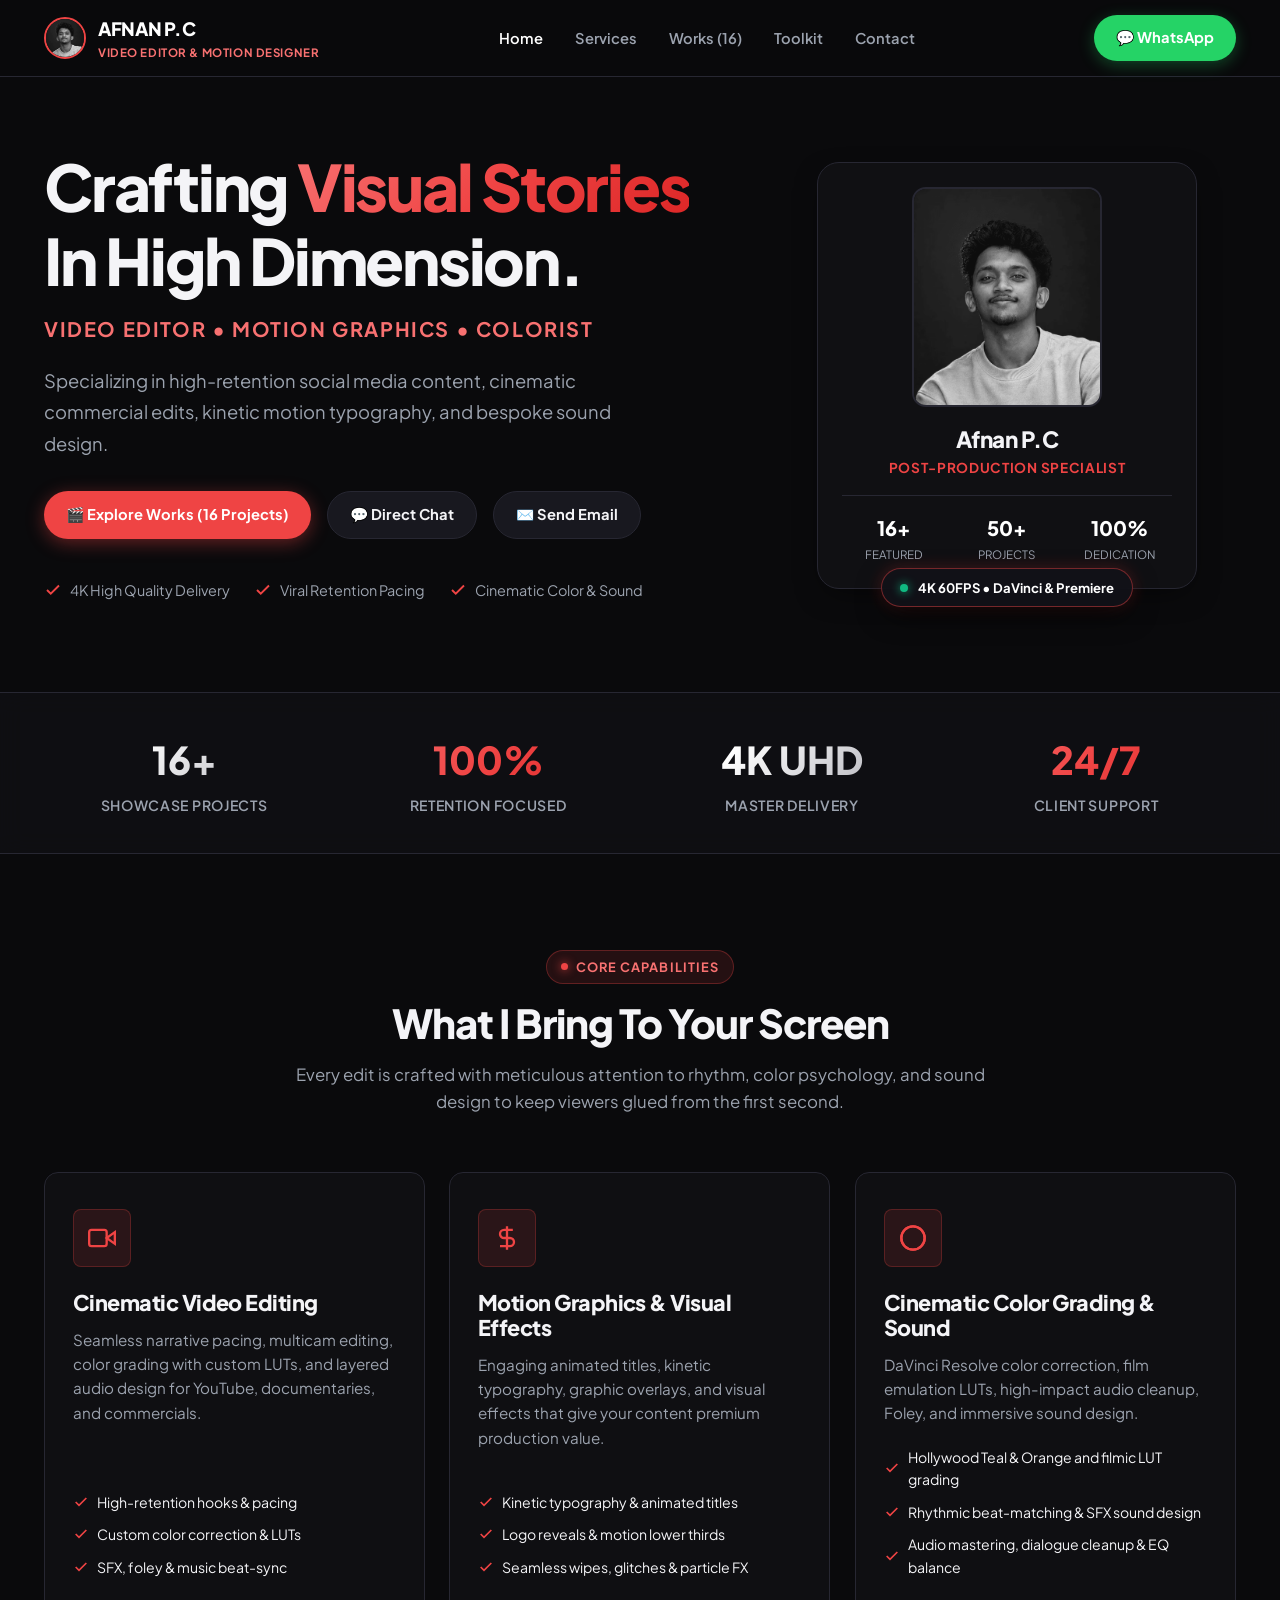
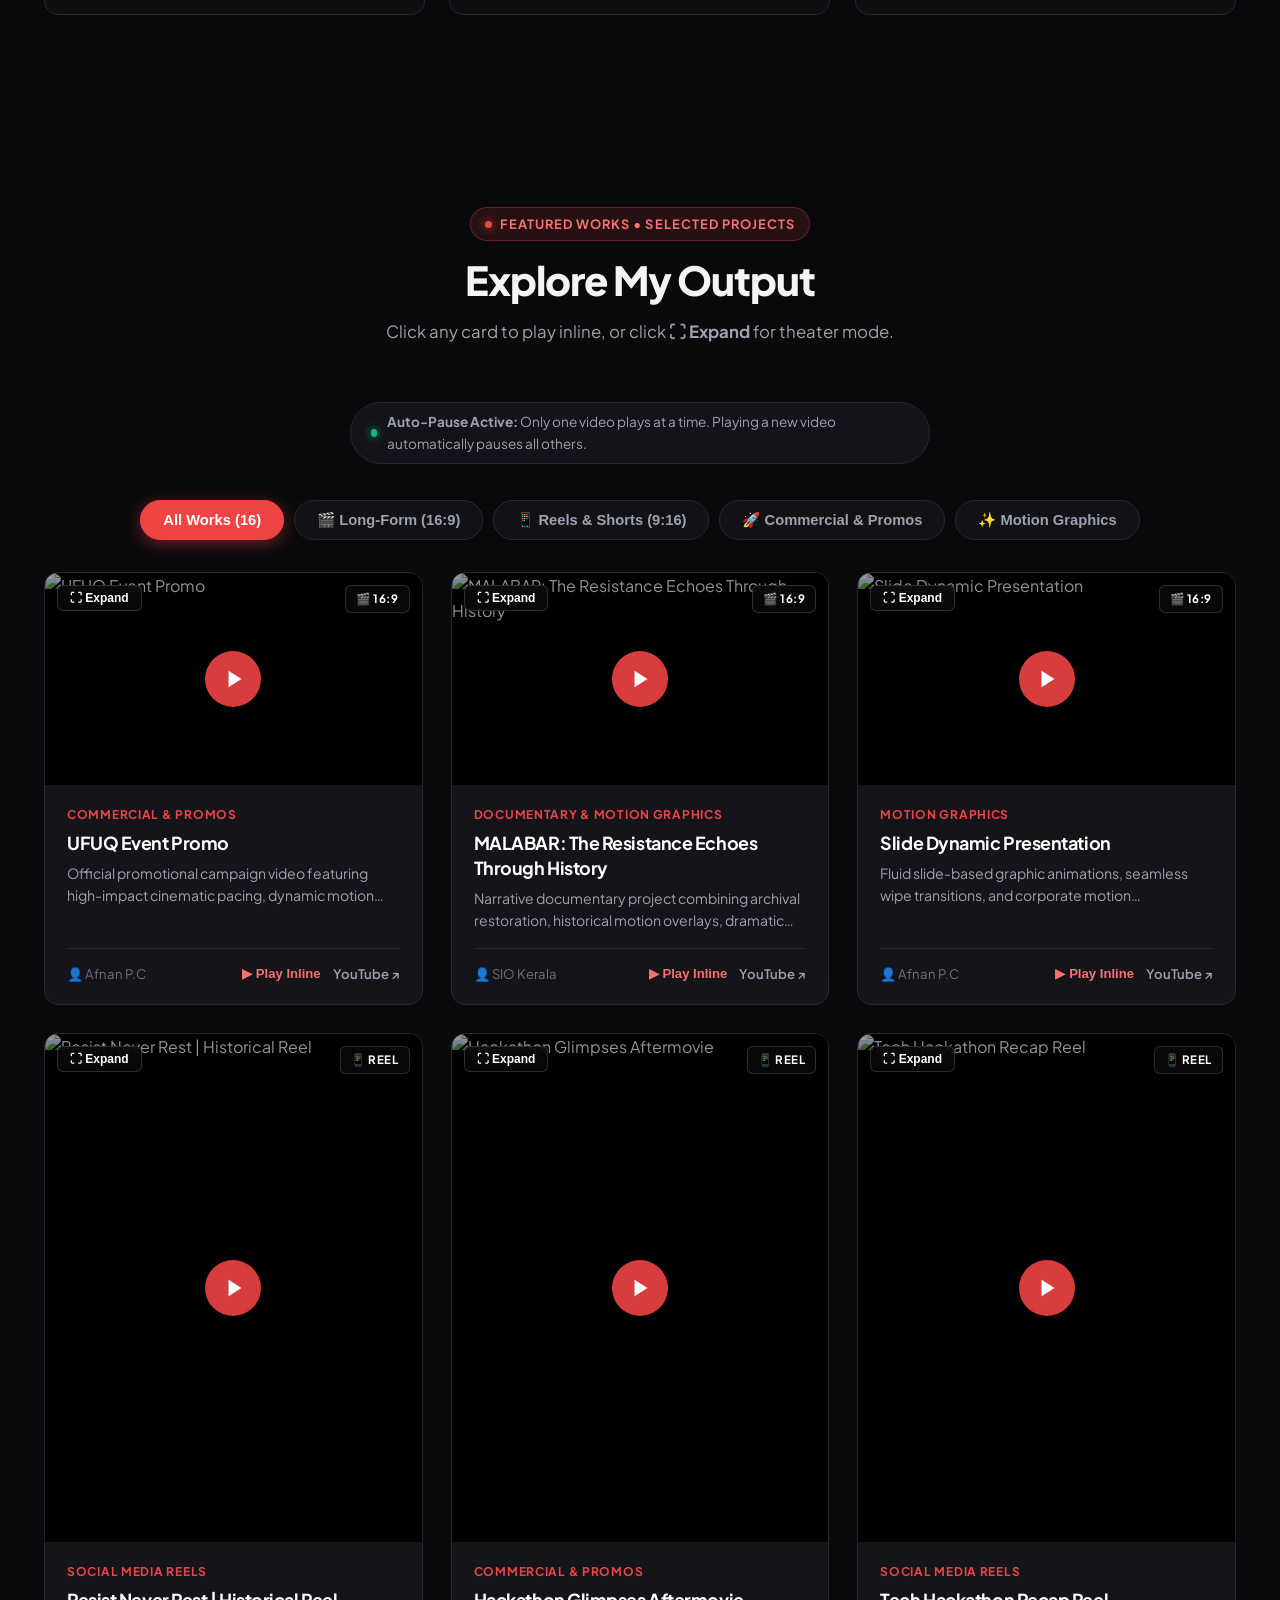
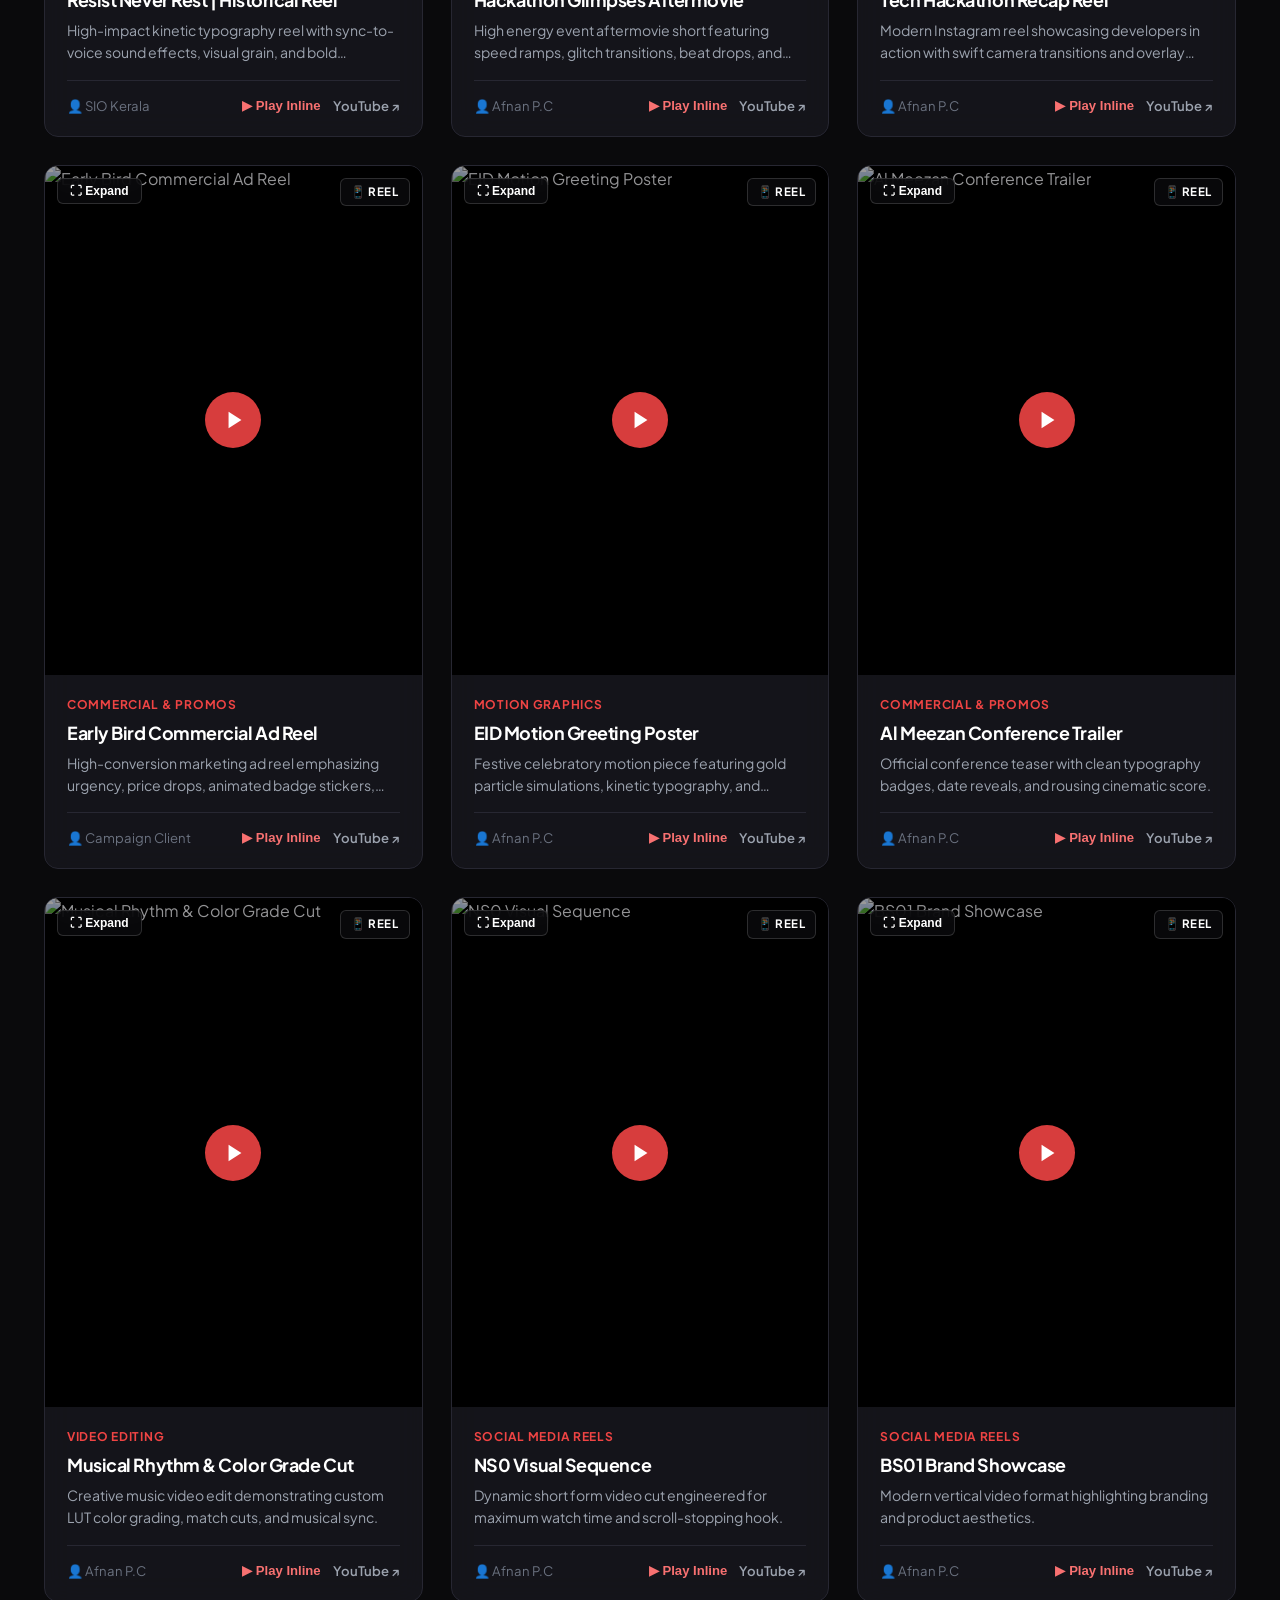
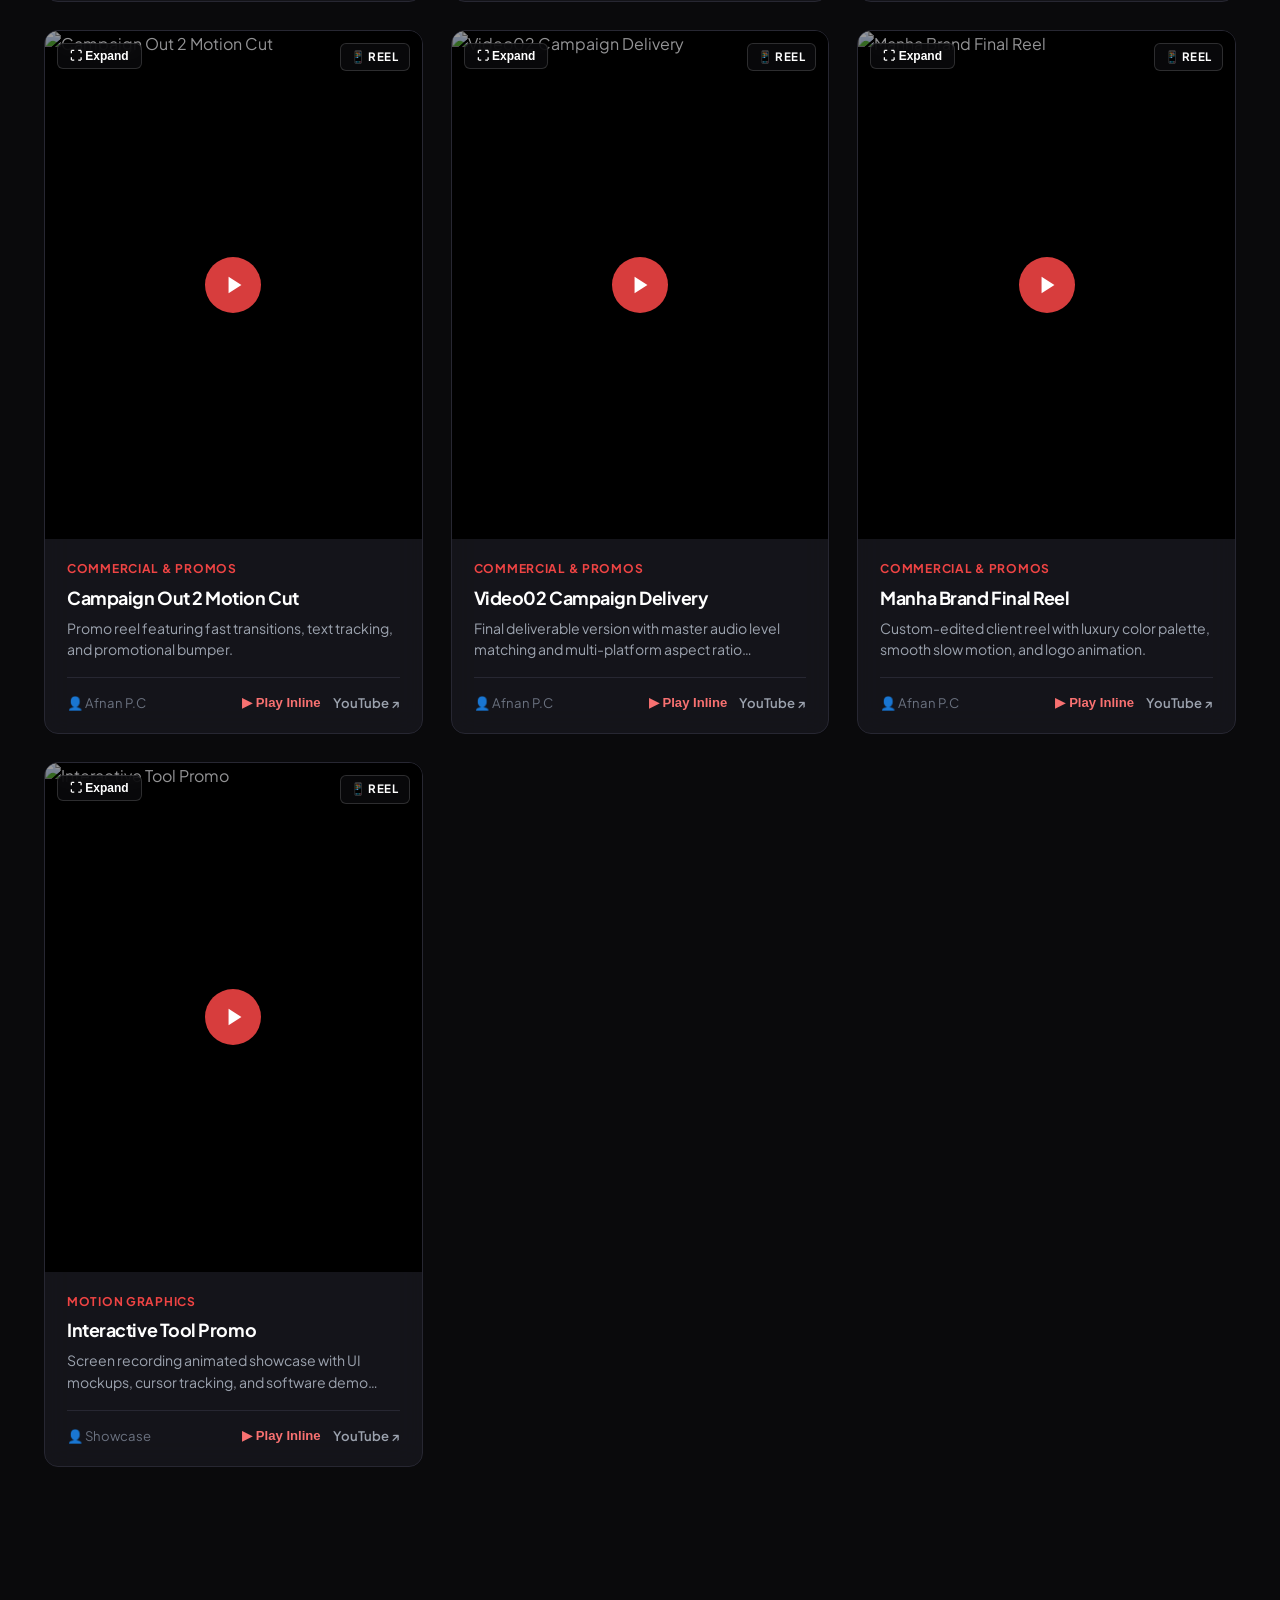
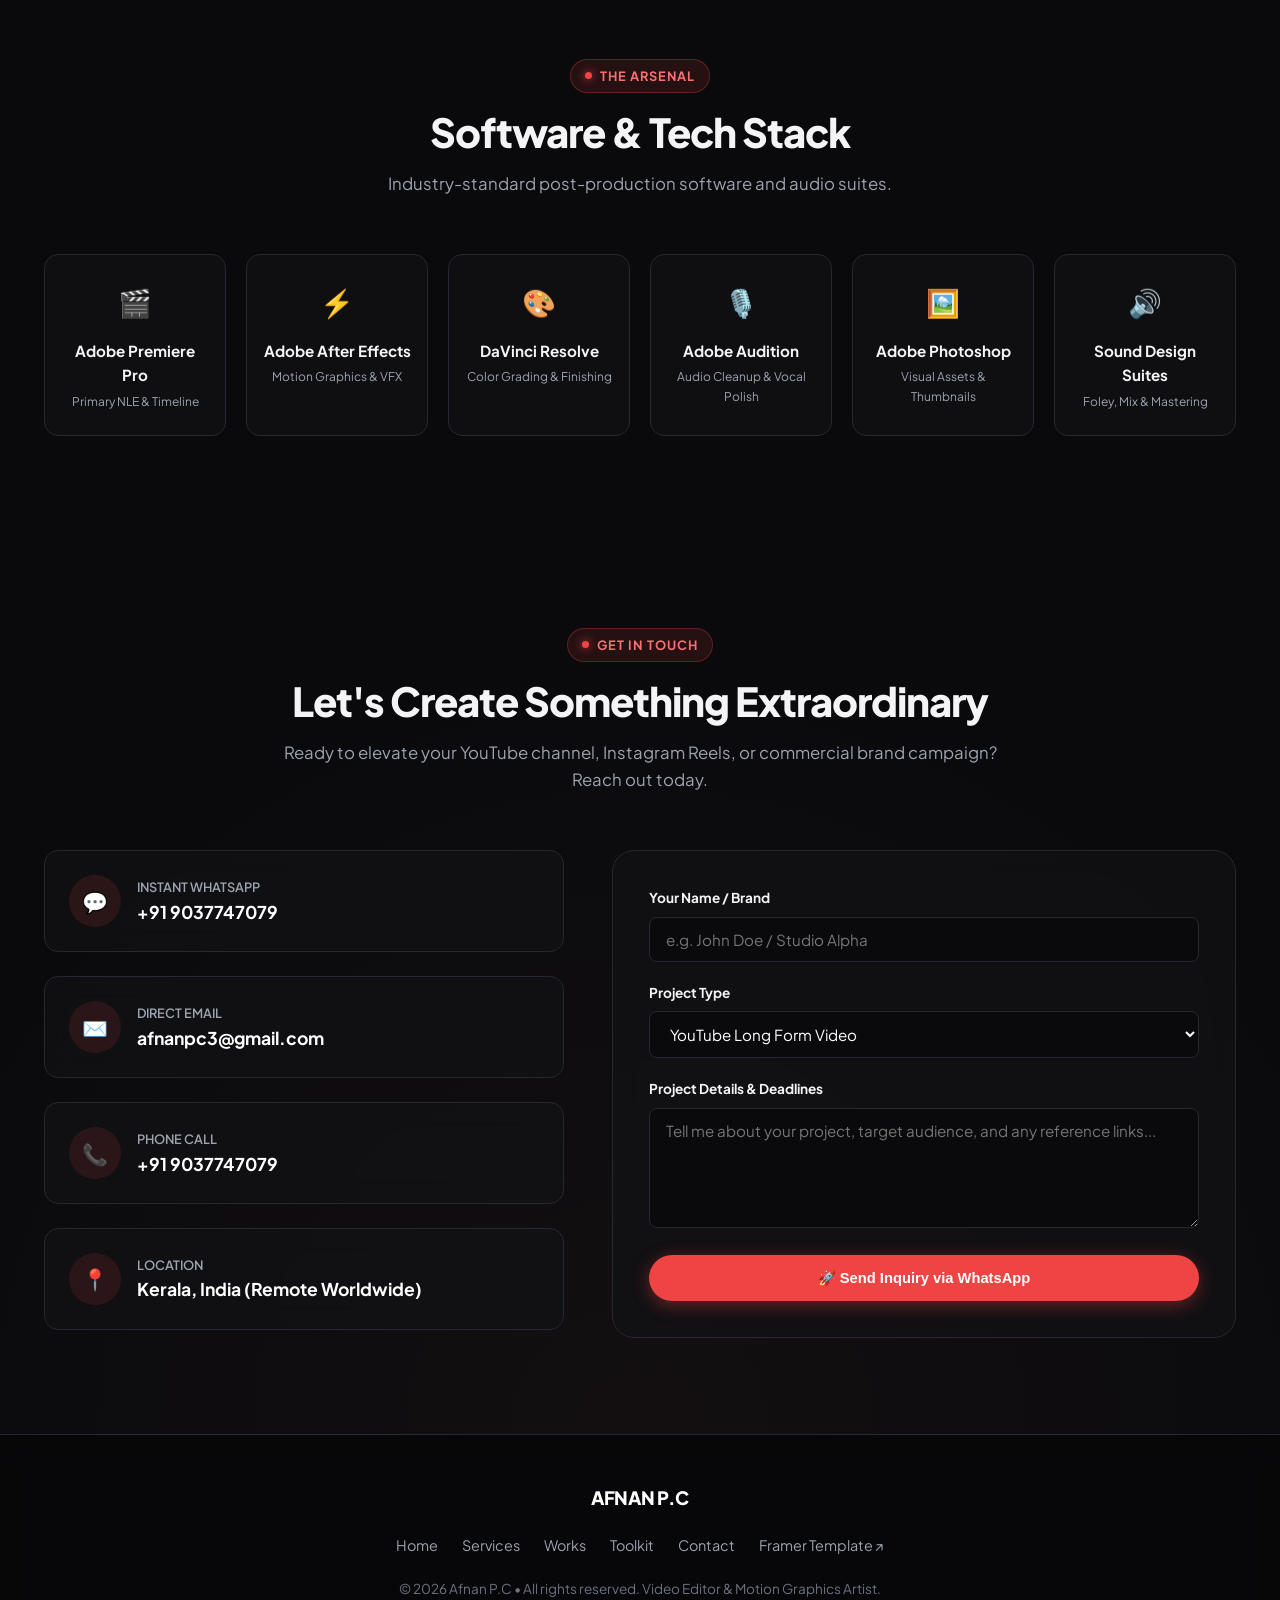
==== index.html @ c5a6c27b "feat: Include minimal 3D design with interactive hero crystal, studio rim lighting, and tactile micr" ====
<!DOCTYPE html>
<html lang="en">
<head>
  <meta charset="UTF-8">
  <meta name="viewport" content="width=device-width, initial-scale=1.0">
  
  <!-- Primary Meta Tags -->
  <title>AFNAN P.C | Cinematic Portfolio • Video Editor & Motion Designer</title>
  <meta name="title" content="AFNAN P.C | Cinematic Portfolio • Video Editor & Motion Designer">
  <meta name="description" content="Portfolio of Afnan P.C – Professional video editor specializing in high-impact social media content, kinetic motion graphics, commercial edits, and sound design.">
  <meta name="keywords" content="Video Editor, Motion Graphics, Color Grading, Sound Design, Kerala, YouTube Editor, Reels Editor, Premiere Pro, After Effects, DaVinci Resolve">
  <meta name="author" content="Afnan P.C">
  
  <!-- Open Graph / Facebook -->
  <meta property="og:type" content="website">
  <meta property="og:url" content="https://afnanpc.framer.website/">
  <meta property="og:title" content="AFNAN P.C | Cinematic Portfolio • Video Editor & Motion Designer">
  <meta property="og:description" content="Explore the video editing and motion graphics portfolio of Afnan P.C.">
  <meta property="og:image" content="assets/profile.png">

  <!-- Fonts -->
  <link rel="preconnect" href="https://fonts.googleapis.com">
  <link rel="preconnect" href="https://fonts.gstatic.com" crossorigin>
  <link href="https://fonts.googleapis.com/css2?family=Plus+Jakarta+Sans:wght@400;500;600;700;800&display=swap" rel="stylesheet">
  
  <!-- Styles -->
  <link rel="stylesheet" href="css/style.css">
</head>
<body>

  <!-- Navigation Bar -->
  <header class="navbar">
    <div class="container">
      <a href="#home" class="nav-brand">
        <img src="assets/profile.png" alt="Afnan P.C" class="brand-avatar">
        <div class="brand-info">
          <span class="brand-name">AFNAN P.C</span>
          <span class="brand-tag">Video Editor & Motion Designer</span>
        </div>
      </a>

      <ul class="nav-links" id="navLinks">
        <li><a href="#home" class="nav-link active">Home</a></li>
        <li><a href="#services" class="nav-link">Services</a></li>
        <li><a href="#works" class="nav-link">Works (16)</a></li>
        <li><a href="#skills" class="nav-link">Toolkit</a></li>
        <li><a href="#contact" class="nav-link">Contact</a></li>
      </ul>

      <div class="nav-actions">
        <a href="https://wa.me/919037747079?text=Hi%20Afnan,%20I%20want%20to%20discuss%20a%20video%20project" target="_blank" rel="noopener noreferrer" class="btn btn-whatsapp">
          <span>💬 WhatsApp</span>
        </a>
        <button class="mobile-menu-btn" id="mobileMenuBtn" aria-label="Toggle menu">☰</button>
      </div>
    </div>
  </header>

  <!-- Hero Section -->
  <section class="hero" id="home">
    <!-- Minimal Ambient 3D Canvas -->
    <canvas id="minimal3dCanvas" class="hero-3d-canvas" aria-hidden="true"></canvas>

    <div class="container">
      <div class="hero-content">
        <div class="hero-text">

          <h1 class="hero-title">
            Crafting <span class="text-gradient-red">Visual Stories</span> In High Dimension.
          </h1>
          
          <div class="hero-role">
            VIDEO EDITOR • MOTION GRAPHICS • COLORIST
          </div>

          <p class="hero-bio">
            Specializing in high-retention social media content, cinematic commercial edits, kinetic motion typography, and bespoke sound design.
          </p>

          <div class="hero-actions">
            <a href="#works" class="btn btn-primary">
              <span>🎬 Explore Works (16 Projects)</span>
            </a>
            <a href="https://wa.me/919037747079" target="_blank" rel="noopener noreferrer" class="btn btn-secondary">
              <span>💬 Direct Chat</span>
            </a>
            <a href="mailto:afnanpc3@gmail.com" class="btn btn-secondary">
              <span>✉️ Send Email</span>
            </a>
          </div>

          <div class="hero-features">
            <div class="hero-feat-item">
              <svg width="18" height="18" viewBox="0 0 24 24" fill="none" stroke="currentColor" stroke-width="2.5"><polyline points="20 6 9 17 4 12"></polyline></svg>
              <span>4K High Quality Delivery</span>
            </div>
            <div class="hero-feat-item">
              <svg width="18" height="18" viewBox="0 0 24 24" fill="none" stroke="currentColor" stroke-width="2.5"><polyline points="20 6 9 17 4 12"></polyline></svg>
              <span>Viral Retention Pacing</span>
            </div>
            <div class="hero-feat-item">
              <svg width="18" height="18" viewBox="0 0 24 24" fill="none" stroke="currentColor" stroke-width="2.5"><polyline points="20 6 9 17 4 12"></polyline></svg>
              <span>Cinematic Color & Sound</span>
            </div>
          </div>
        </div>

        <!-- Creator Profile Card -->
        <div class="hero-visual">
          <div class="creator-card minimal-tilt">
            <div class="avatar-wrapper">
              <img src="assets/profile.png" alt="Afnan P.C Profile">
            </div>
            <h2 class="creator-name">Afnan P.C</h2>
            <div class="creator-specialty">Post-Production Specialist</div>
            <div class="creator-stats">
              <div class="stat-item">
                <div class="stat-num">16+</div>
                <div class="stat-lbl">Featured</div>
              </div>
              <div class="stat-item">
                <div class="stat-num">50+</div>
                <div class="stat-lbl">Projects</div>
              </div>
              <div class="stat-item">
                <div class="stat-num">100%</div>
                <div class="stat-lbl">Dedication</div>
              </div>
            </div>
          </div>
          <!-- Minimal 3D Floating Badge -->
          <div class="minimal-3d-floating-badge">
            <span class="badge-dot-live"></span>
            <span>4K 60FPS • DaVinci & Premiere</span>
          </div>
        </div>
      </div>
    </div>
  </section>

  <!-- Stats Banner -->
  <div class="stats-banner">
    <div class="container">
      <div class="banner-stat-box">
        <div class="banner-stat-value text-gradient">16+</div>
        <div class="banner-stat-label">Showcase Projects</div>
      </div>
      <div class="banner-stat-box">
        <div class="banner-stat-value text-gradient-red">100%</div>
        <div class="banner-stat-label">Retention Focused</div>
      </div>
      <div class="banner-stat-box">
        <div class="banner-stat-value text-gradient">4K UHD</div>
        <div class="banner-stat-label">Master Delivery</div>
      </div>
      <div class="banner-stat-box">
        <div class="banner-stat-value text-gradient-red">24/7</div>
        <div class="banner-stat-label">Client Support</div>
      </div>
    </div>
  </div>

  <!-- Services Section -->
  <section class="services" id="services">
    <div class="container">
      <div class="section-header">
        <div class="section-badge">
          <span class="dot"></span>
          <span>Core Capabilities</span>
        </div>
        <h2 class="section-title">What I Bring To Your Screen</h2>
        <p class="section-desc">
          Every edit is crafted with meticulous attention to rhythm, color psychology, and sound design to keep viewers glued from the first second.
        </p>
      </div>

      <div class="services-grid">
        <!-- Service 1 -->
        <div class="service-card minimal-tilt">
          <div class="service-icon">
            <svg width="28" height="28" viewBox="0 0 24 24" fill="none" stroke="currentColor" stroke-width="2"><polygon points="23 7 16 12 23 17 23 7"></polygon><rect x="1" y="5" width="15" height="14" rx="2" ry="2"></rect></svg>
          </div>
          <h3>Cinematic Video Editing</h3>
          <p>
            Seamless narrative pacing, multicam editing, color grading with custom LUTs, and layered audio design for YouTube, documentaries, and commercials.
          </p>
          <ul class="service-points">
            <li><svg width="16" height="16" viewBox="0 0 24 24" fill="none" stroke="currentColor" stroke-width="2.5"><polyline points="20 6 9 17 4 12"></polyline></svg> High-retention hooks & pacing</li>
            <li><svg width="16" height="16" viewBox="0 0 24 24" fill="none" stroke="currentColor" stroke-width="2.5"><polyline points="20 6 9 17 4 12"></polyline></svg> Custom color correction & LUTs</li>
            <li><svg width="16" height="16" viewBox="0 0 24 24" fill="none" stroke="currentColor" stroke-width="2.5"><polyline points="20 6 9 17 4 12"></polyline></svg> SFX, foley & music beat-sync</li>
          </ul>
        </div>

        <!-- Service 2 -->
        <div class="service-card minimal-tilt">
          <div class="service-icon">
            <svg width="28" height="28" viewBox="0 0 24 24" fill="none" stroke="currentColor" stroke-width="2"><path d="M12 2v20M17 5H9.5a3.5 3.5 0 0 0 0 7h5a3.5 3.5 0 0 1 0 7H6"></path></svg>
          </div>
          <h3>Motion Graphics & Visual Effects</h3>
          <p>
            Engaging animated titles, kinetic typography, graphic overlays, and visual effects that give your content premium production value.
          </p>
          <ul class="service-points">
            <li><svg width="16" height="16" viewBox="0 0 24 24" fill="none" stroke="currentColor" stroke-width="2.5"><polyline points="20 6 9 17 4 12"></polyline></svg> Kinetic typography & animated titles</li>
            <li><svg width="16" height="16" viewBox="0 0 24 24" fill="none" stroke="currentColor" stroke-width="2.5"><polyline points="20 6 9 17 4 12"></polyline></svg> Logo reveals & motion lower thirds</li>
            <li><svg width="16" height="16" viewBox="0 0 24 24" fill="none" stroke="currentColor" stroke-width="2.5"><polyline points="20 6 9 17 4 12"></polyline></svg> Seamless wipes, glitches & particle FX</li>
          </ul>
        </div>

        <!-- Service 3 -->
        <div class="service-card minimal-tilt">
          <div class="service-icon">
            <svg width="28" height="28" viewBox="0 0 24 24" fill="none" stroke="currentColor" stroke-width="2"><circle cx="12" cy="12" r="10"></circle><path d="M12 2a10 10 0 0 1 10 10 10 10 0 0 1-10 10 10 10 0 0 1-10-10 10 10 0 0 1 10-10z"></path></svg>
          </div>
          <h3>Cinematic Color Grading & Sound</h3>
          <p>
            DaVinci Resolve color correction, film emulation LUTs, high-impact audio cleanup, Foley, and immersive sound design.
          </p>
          <ul class="service-points">
            <li><svg width="16" height="16" viewBox="0 0 24 24" fill="none" stroke="currentColor" stroke-width="2.5"><polyline points="20 6 9 17 4 12"></polyline></svg> Hollywood Teal & Orange and filmic LUT grading</li>
            <li><svg width="16" height="16" viewBox="0 0 24 24" fill="none" stroke="currentColor" stroke-width="2.5"><polyline points="20 6 9 17 4 12"></polyline></svg> Rhythmic beat-matching & SFX sound design</li>
            <li><svg width="16" height="16" viewBox="0 0 24 24" fill="none" stroke="currentColor" stroke-width="2.5"><polyline points="20 6 9 17 4 12"></polyline></svg> Audio mastering, dialogue cleanup & EQ balance</li>
          </ul>
        </div>
      </div>
    </div>
  </section>

  <!-- Portfolio Works Showcase Section -->
  <section class="portfolio" id="works">
    <div class="container">
      <div class="section-header">
        <div class="section-badge">
          <span class="dot"></span>
          <span>Featured Works • Selected Projects</span>
        </div>
        <h2 class="section-title">Explore My Output</h2>
        <p class="section-desc">
          Click any card to play inline, or click <strong>⛶ Expand</strong> for theater mode.
        </p>
      </div>

      <!-- Playback Mode Info Bar -->
      <div class="playback-info-bar">
        <span class="info-dot"></span>
        <span><strong>Auto-Pause Active:</strong> Only one video plays at a time. Playing a new video automatically pauses all others.</span>
      </div>

      <!-- Filter Tabs -->
      <div class="filter-container">
        <button class="filter-btn active" data-filter="all">All Works (16)</button>
        <button class="filter-btn" data-filter="long">🎬 Long-Form (16:9)</button>
        <button class="filter-btn" data-filter="short">📱 Reels & Shorts (9:16)</button>
        <button class="filter-btn" data-filter="promo">🚀 Commercial & Promos</button>
        <button class="filter-btn" data-filter="motion">✨ Motion Graphics</button>
      </div>

      <!-- Dynamic Portfolio Grid -->
      <div class="portfolio-grid" id="portfolioGrid">
        <!-- Rendered dynamically by js/app.js -->
      </div>
    </div>
  </section>

  <!-- Skills & Software Stack Section -->
  <section class="skills" id="skills">
    <div class="container">
      <div class="section-header">
        <div class="section-badge">
          <span class="dot"></span>
          <span>The Arsenal</span>
        </div>
        <h2 class="section-title">Software & Tech Stack</h2>
        <p class="section-desc">
          Industry-standard post-production software and audio suites.
        </p>
      </div>

      <div class="tools-grid">
        <div class="tool-badge-card minimal-tilt">
          <div class="tool-icon-wrap">🎬</div>
          <div class="tool-name">Adobe Premiere Pro</div>
          <div class="tool-role">Primary NLE & Timeline</div>
        </div>

        <div class="tool-badge-card minimal-tilt">
          <div class="tool-icon-wrap">⚡</div>
          <div class="tool-name">Adobe After Effects</div>
          <div class="tool-role">Motion Graphics & VFX</div>
        </div>

        <div class="tool-badge-card minimal-tilt">
          <div class="tool-icon-wrap">🎨</div>
          <div class="tool-name">DaVinci Resolve</div>
          <div class="tool-role">Color Grading & Finishing</div>
        </div>

        <div class="tool-badge-card minimal-tilt">
          <div class="tool-icon-wrap">🎙️</div>
          <div class="tool-name">Adobe Audition</div>
          <div class="tool-role">Audio Cleanup & Vocal Polish</div>
        </div>

        <div class="tool-badge-card minimal-tilt">
          <div class="tool-icon-wrap">🖼️</div>
          <div class="tool-name">Adobe Photoshop</div>
          <div class="tool-role">Visual Assets & Thumbnails</div>
        </div>

        <div class="tool-badge-card minimal-tilt">
          <div class="tool-icon-wrap">🔊</div>
          <div class="tool-name">Sound Design Suites</div>
          <div class="tool-role">Foley, Mix & Mastering</div>
        </div>
      </div>
    </div>
  </section>

  <!-- Contact & Hire Section -->
  <section class="contact-section" id="contact">
    <div class="container">
      <div class="section-header">
        <div class="section-badge">
          <span class="dot"></span>
          <span>Get In Touch</span>
        </div>
        <h2 class="section-title">Let's Create Something Extraordinary</h2>
        <p class="section-desc">
          Ready to elevate your YouTube channel, Instagram Reels, or commercial brand campaign? Reach out today.
        </p>
      </div>

      <div class="contact-layout">
        <!-- Direct Contacts -->
        <div class="contact-details">
          <a href="https://wa.me/919037747079?text=Hi%20Afnan,%20I%20have%20a%20project%20inquiry" target="_blank" rel="noopener noreferrer" class="contact-card-box">
            <div class="contact-icon-bubble">💬</div>
            <div>
              <div class="contact-box-title">Instant WhatsApp</div>
              <div class="contact-box-val">+91 9037747079</div>
            </div>
          </a>

          <a href="mailto:afnanpc3@gmail.com" class="contact-card-box">
            <div class="contact-icon-bubble">✉️</div>
            <div>
              <div class="contact-box-title">Direct Email</div>
              <div class="contact-box-val">afnanpc3@gmail.com</div>
            </div>
          </a>

          <a href="tel:+919037747079" class="contact-card-box">
            <div class="contact-icon-bubble">📞</div>
            <div>
              <div class="contact-box-title">Phone Call</div>
              <div class="contact-box-val">+91 9037747079</div>
            </div>
          </a>

          <div class="contact-card-box" style="cursor: default;">
            <div class="contact-icon-bubble">📍</div>
            <div>
              <div class="contact-box-title">Location</div>
              <div class="contact-box-val">Kerala, India (Remote Worldwide)</div>
            </div>
          </div>
        </div>

        <!-- Direct Inquiry Form -->
        <div class="inquiry-form-card">
          <form id="contactForm">
            <div class="form-group">
              <label for="clientName">Your Name / Brand</label>
              <input type="text" id="clientName" class="form-control" placeholder="e.g. John Doe / Studio Alpha" required>
            </div>

            <div class="form-group">
              <label for="projectType">Project Type</label>
              <select id="projectType" class="form-control">
                <option value="YouTube Long Form Video">YouTube Long Form Video</option>
                <option value="Instagram Reels / Shorts">Instagram Reels / Shorts (Batch)</option>
                <option value="Motion Graphics & Title Design">Motion Graphics & Title Design</option>
                <option value="Commercial / Promo Video">Commercial / Promo Video</option>
                <option value="Color Grading & Cinematic Sound">Color Grading & Cinematic Sound</option>
                <option value="Full Channel Video Editing Package">Full Channel Video Editing Package</option>
              </select>
            </div>

            <div class="form-group">
              <label for="projectDetails">Project Details & Deadlines</label>
              <textarea id="projectDetails" class="form-control" placeholder="Tell me about your project, target audience, and any reference links..."></textarea>
            </div>

            <button type="submit" class="btn btn-primary" style="width: 100%; padding: 14px;">
              <span>🚀 Send Inquiry via WhatsApp</span>
            </button>
          </form>
        </div>
      </div>
    </div>
  </section>

  <!-- Video Player Modal (Theater Mode) -->
  <div class="modal-overlay" id="videoModal" role="dialog" aria-modal="true">
    <div class="modal-box" id="modalBox">
      <div class="modal-bar">
        <div class="modal-video-title" id="modalVideoTitle">Project Preview</div>
        <button class="modal-close-btn" id="modalCloseBtn" aria-label="Close modal">&times;</button>
      </div>
      <div class="modal-video-viewport">
        <iframe id="modalIframe" src="" allow="accelerometer; autoplay; clipboard-write; encrypted-media; gyroscope; picture-in-picture" allowfullscreen></iframe>
      </div>
    </div>
  </div>

  <!-- Footer -->
  <footer>
    <div class="container">
      <div class="footer-content">
        <div class="brand-name">AFNAN P.C</div>
        <ul class="footer-nav">
          <li><a href="#home">Home</a></li>
          <li><a href="#services">Services</a></li>
          <li><a href="#works">Works</a></li>
          <li><a href="#skills">Toolkit</a></li>
          <li><a href="#contact">Contact</a></li>
          <li><a href="https://afnanpc.framer.website/" target="_blank" rel="noopener">Framer Template ↗</a></li>
        </ul>
        <div class="footer-copy">
          &copy; 2026 Afnan P.C • All rights reserved. Video Editor & Motion Graphics Artist.
        </div>
      </div>
    </div>
  </footer>

  <!-- Scripts -->
  <script src="https://cdnjs.cloudflare.com/ajax/libs/three.js/r128/three.min.js"></script>
  <script src="js/app.js"></script>
</body>
</html>
---- css/style.css ----
/* ==========================================================================
   AFNAN P.C – CINEMATIC PORTFOLIO STYLESHEET
   ========================================================================== */

:root {
  --bg-main: #0a0a0c;
  --bg-surface: #121216;
  --bg-card: #18181f;
  --bg-card-hover: #1f1f28;
  --border-subtle: #272732;
  --border-hover: #3e3e50;
  
  --primary: #ef4444;
  --primary-hover: #dc2626;
  --primary-glow: rgba(239, 68, 68, 0.4);
  --primary-soft: rgba(239, 68, 68, 0.12);
  
  --accent-gold: #f59e0b;
  --accent-green: #10b981;
  
  --text-main: #f4f4f7;
  --text-muted: #9ca3af;
  --text-dim: #6b7280;
  
  --font-heading: 'Plus Jakarta Sans', -apple-system, BlinkMacSystemFont, 'Segoe UI', Roboto, sans-serif;
  --font-body: 'Plus Jakarta Sans', -apple-system, BlinkMacSystemFont, 'Segoe UI', Roboto, sans-serif;
  
  --radius-sm: 8px;
  --radius-md: 14px;
  --radius-lg: 22px;
  --radius-full: 9999px;
  
  --shadow-card: 0 10px 30px -10px rgba(0, 0, 0, 0.6);
  --shadow-hover: 0 20px 40px -12px rgba(239, 68, 68, 0.25);
  --transition-fast: 0.2s cubic-bezier(0.4, 0, 0.2, 1);
  --transition-smooth: 0.3s cubic-bezier(0.4, 0, 0.2, 1);
}

/* Reset & Base */
*, *::before, *::after {
  box-sizing: border-box;
  margin: 0;
  padding: 0;
}

html {
  scroll-behavior: smooth;
  color-scheme: dark;
}

body {
  background-color: var(--bg-main);
  color: var(--text-main);
  font-family: var(--font-body);
  line-height: 1.6;
  overflow-x: hidden;
  -webkit-font-smoothing: antialiased;
}

/* Custom Scrollbar */
::-webkit-scrollbar {
  width: 8px;
}
::-webkit-scrollbar-track {
  background: var(--bg-main);
}
::-webkit-scrollbar-thumb {
  background: #272732;
  border-radius: 4px;
}
::-webkit-scrollbar-thumb:hover {
  background: var(--primary);
}

/* Layout Helpers */
.container {
  max-width: 1240px;
  margin: 0 auto;
  padding: 0 24px;
}

section {
  padding: 96px 0;
  position: relative;
}

/* Typography */
h1, h2, h3, h4 {
  font-family: var(--font-heading);
  font-weight: 800;
  letter-spacing: -0.025em;
  line-height: 1.15;
}

.text-gradient {
  background: linear-gradient(135deg, #ffffff 30%, #a1a1aa 100%);
  -webkit-background-clip: text;
  -webkit-text-fill-color: transparent;
}

.text-gradient-red {
  background: linear-gradient(135deg, #f87171 0%, #ef4444 50%, #dc2626 100%);
  -webkit-background-clip: text;
  -webkit-text-fill-color: transparent;
}

.section-header {
  text-align: center;
  max-width: 720px;
  margin: 0 auto 56px;
}

.section-badge {
  display: inline-flex;
  align-items: center;
  gap: 8px;
  padding: 6px 14px;
  background: var(--primary-soft);
  border: 1px solid rgba(239, 68, 68, 0.3);
  border-radius: var(--radius-full);
  font-size: 0.8rem;
  font-weight: 700;
  text-transform: uppercase;
  letter-spacing: 0.08em;
  color: #f87171;
  margin-bottom: 16px;
}

.section-badge .dot {
  width: 7px;
  height: 7px;
  border-radius: 50%;
  background-color: var(--primary);
  box-shadow: 0 0 10px var(--primary);
}

.section-title {
  font-size: 2.5rem;
  margin-bottom: 16px;
}

.section-desc {
  color: var(--text-muted);
  font-size: 1.05rem;
  line-height: 1.6;
}

/* ==========================================================================
   NAVIGATION BAR
   ========================================================================== */
.navbar {
  position: fixed;
  top: 0;
  left: 0;
  right: 0;
  z-index: 100;
  background: rgba(10, 10, 12, 0.88);
  backdrop-filter: blur(14px);
  -webkit-backdrop-filter: blur(14px);
  border-bottom: 1px solid var(--border-subtle);
  transition: var(--transition-fast);
}

.navbar .container {
  display: flex;
  align-items: center;
  justify-content: space-between;
  height: 76px;
}

.nav-brand {
  display: flex;
  align-items: center;
  gap: 12px;
  text-decoration: none;
}

.brand-avatar {
  width: 42px;
  height: 42px;
  border-radius: 50%;
  border: 2px solid var(--primary);
  object-fit: cover;
  transition: transform 0.3s ease;
}

.nav-brand:hover .brand-avatar {
  transform: rotate(10deg) scale(1.05);
}

.brand-info {
  display: flex;
  flex-direction: column;
}

.brand-name {
  font-weight: 800;
  font-size: 1.15rem;
  color: #ffffff;
  letter-spacing: -0.02em;
}

.brand-tag {
  font-size: 0.72rem;
  color: #f87171;
  font-weight: 700;
  text-transform: uppercase;
  letter-spacing: 0.05em;
}

.nav-links {
  display: flex;
  align-items: center;
  gap: 32px;
  list-style: none;
}

.nav-link {
  text-decoration: none;
  color: var(--text-muted);
  font-size: 0.92rem;
  font-weight: 600;
  transition: var(--transition-fast);
  position: relative;
}

.nav-link:hover, .nav-link.active {
  color: #ffffff;
}

.nav-link::after {
  content: '';
  position: absolute;
  bottom: -6px;
  left: 0;
  width: 0%;
  height: 2px;
  background: var(--primary);
  transition: var(--transition-fast);
}

.nav-link:hover::after {
  width: 100%;
}

.nav-actions {
  display: flex;
  align-items: center;
  gap: 16px;
}

.btn {
  display: inline-flex;
  align-items: center;
  justify-content: center;
  gap: 8px;
  padding: 11px 22px;
  border-radius: var(--radius-full);
  font-size: 0.92rem;
  font-weight: 700;
  text-decoration: none;
  cursor: pointer;
  transition: var(--transition-smooth);
  border: none;
}

.btn-primary {
  background: var(--primary);
  color: #ffffff;
  box-shadow: 0 4px 18px var(--primary-glow);
}

.btn-primary:hover {
  background: var(--primary-hover);
  box-shadow: 0 8px 24px var(--primary-glow);
  transform: translateY(-2px);
}

.btn-secondary {
  background: var(--bg-card);
  color: var(--text-main);
  border: 1px solid var(--border-subtle);
}

.btn-secondary:hover {
  border-color: var(--border-hover);
  background: var(--bg-card-hover);
  transform: translateY(-2px);
}

.btn-whatsapp {
  background: #25d366;
  color: #ffffff;
  box-shadow: 0 4px 16px rgba(37, 211, 102, 0.3);
}

.btn-whatsapp:hover {
  background: #20ba59;
  transform: translateY(-2px);
  box-shadow: 0 8px 22px rgba(37, 211, 102, 0.4);
}

.mobile-menu-btn {
  display: none;
  background: none;
  border: none;
  color: var(--text-main);
  font-size: 1.5rem;
  cursor: pointer;
}

/* ==========================================================================
   HERO SECTION
   ========================================================================== */
.hero {
  padding-top: 150px;
  padding-bottom: 90px;
  position: relative;
  overflow: hidden;
}

.hero-content {
  position: relative;
  z-index: 2;
  display: grid;
  grid-template-columns: 1.2fr 0.8fr;
  align-items: center;
  gap: 48px;
}

.hero-title {
  font-size: 4rem;
  letter-spacing: -0.035em;
  margin-bottom: 16px;
}

.hero-role {
  font-size: 1.25rem;
  font-weight: 700;
  color: #f87171;
  letter-spacing: 0.08em;
  text-transform: uppercase;
  margin-bottom: 20px;
}

.hero-bio {
  font-size: 1.15rem;
  color: var(--text-muted);
  line-height: 1.7;
  margin-bottom: 32px;
  max-width: 580px;
}

.hero-actions {
  display: flex;
  flex-wrap: wrap;
  gap: 16px;
  margin-bottom: 40px;
}

.hero-features {
  display: flex;
  gap: 24px;
  flex-wrap: wrap;
}

.hero-feat-item {
  display: flex;
  align-items: center;
  gap: 8px;
  font-size: 0.9rem;
  color: var(--text-muted);
}

.hero-feat-item svg {
  color: var(--primary);
}

/* Hero Visual / Avatar Card */
.hero-visual {
  display: flex;
  justify-content: center;
  position: relative;
}

.creator-card {
  position: relative;
  background: rgba(18, 18, 22, 0.85);
  backdrop-filter: blur(16px);
  -webkit-backdrop-filter: blur(16px);
  border: 1px solid var(--border-subtle);
  border-radius: var(--radius-lg);
  padding: 24px;
  box-shadow: var(--shadow-card);
  width: 100%;
  max-width: 380px;
  text-align: center;
  transition: transform 0.25s ease, box-shadow 0.25s ease, border-color 0.25s ease;
}

.creator-card:hover {
  transform: translateY(-6px);
  border-color: rgba(239, 68, 68, 0.5);
  box-shadow: 0 25px 50px -10px rgba(239, 68, 68, 0.3);
}

.avatar-wrapper {
  position: relative;
  width: 190px;
  height: 220px;
  margin: 0 auto 20px;
  border-radius: var(--radius-md);
  overflow: hidden;
  border: 2px solid var(--border-subtle);
}

.avatar-wrapper img {
  width: 100%;
  height: 100%;
  object-fit: cover;
}

.creator-name {
  font-size: 1.4rem;
  margin-bottom: 4px;
}

.creator-specialty {
  color: var(--primary);
  font-size: 0.85rem;
  font-weight: 700;
  text-transform: uppercase;
  letter-spacing: 0.05em;
  margin-bottom: 16px;
}

.creator-stats {
  display: grid;
  grid-template-columns: repeat(3, 1fr);
  gap: 8px;
  padding-top: 16px;
  border-top: 1px solid var(--border-subtle);
}

.stat-item .stat-num {
  font-size: 1.25rem;
  font-weight: 800;
  color: #fff;
}

.stat-item .stat-lbl {
  font-size: 0.72rem;
  color: var(--text-muted);
  text-transform: uppercase;
  margin-top: 2px;
}

/* ==========================================================================
   MINIMAL 3D DESIGN & TACTILE DEPTH
   ========================================================================== */
.hero-3d-canvas {
  position: absolute;
  top: 0;
  left: 0;
  width: 100%;
  height: 100%;
  pointer-events: none;
  z-index: 1;
  opacity: 0.82;
}

/* Minimal Tactile 3D Micro-Tilt */
.minimal-tilt {
  transform-style: preserve-3d;
  transition: transform 0.22s cubic-bezier(0.2, 0, 0.2, 1), box-shadow 0.25s ease, border-color 0.25s ease;
  will-change: transform;
  position: relative;
}

/* Soft Dynamic Sheen */
.minimal-sheen {
  position: absolute;
  inset: 0;
  border-radius: inherit;
  pointer-events: none;
  z-index: 4;
  opacity: 0;
  transition: opacity 0.3s ease;
  mix-blend-mode: screen;
}

/* Minimal 3D Floating Badge (Hero) */
.minimal-3d-floating-badge {
  position: absolute;
  bottom: -18px;
  left: 50%;
  transform: translateX(-50%);
  background: rgba(18, 18, 24, 0.92);
  backdrop-filter: blur(14px);
  -webkit-backdrop-filter: blur(14px);
  border: 1px solid rgba(239, 68, 68, 0.45);
  box-shadow: 0 10px 28px -4px rgba(0, 0, 0, 0.8), 0 0 16px rgba(239, 68, 68, 0.25);
  padding: 8px 18px;
  border-radius: var(--radius-full);
  display: inline-flex;
  align-items: center;
  gap: 10px;
  font-size: 0.82rem;
  font-weight: 700;
  color: #ffffff;
  white-space: nowrap;
  z-index: 5;
  animation: minimalFloat3D 4s ease-in-out infinite;
}

.badge-dot-live {
  width: 8px;
  height: 8px;
  background: #10b981;
  border-radius: 50%;
  box-shadow: 0 0 10px #10b981;
  animation: pulseLive 2s infinite ease-in-out;
}

@keyframes pulseLive {
  0%, 100% { opacity: 1; transform: scale(1); }
  50% { opacity: 0.6; transform: scale(0.85); }
}

@keyframes minimalFloat3D {
  0%, 100% {
    transform: translateX(-50%) translateY(0px);
  }
  50% {
    transform: translateX(-50%) translateY(-6px);
  }
}

/* ==========================================================================
   STATS BAR
   ========================================================================== */
.stats-banner {
  background: rgba(18, 18, 22, 0.65);
  backdrop-filter: blur(12px);
  -webkit-backdrop-filter: blur(12px);
  border-top: 1px solid var(--border-subtle);
  border-bottom: 1px solid var(--border-subtle);
  padding: 36px 0;
}

.stats-banner .container {
  display: grid;
  grid-template-columns: repeat(4, 1fr);
  gap: 24px;
  text-align: center;
}

.banner-stat-value {
  font-size: 2.4rem;
  font-weight: 800;
  color: #ffffff;
  margin-bottom: 4px;
}

.banner-stat-label {
  color: var(--text-muted);
  font-size: 0.88rem;
  font-weight: 600;
  text-transform: uppercase;
  letter-spacing: 0.05em;
}

/* ==========================================================================
   SERVICES SECTION
   ========================================================================== */
.services-grid {
  display: grid;
  grid-template-columns: repeat(3, 1fr);
  gap: 24px;
}

.service-card {
  background: rgba(18, 18, 22, 0.72);
  backdrop-filter: blur(14px);
  -webkit-backdrop-filter: blur(14px);
  border: 1px solid var(--border-subtle);
  border-radius: var(--radius-md);
  padding: 36px 28px;
  transition: var(--transition-smooth);
  display: flex;
  flex-direction: column;
}

.service-card:hover {
  transform: translateY(-6px);
  border-color: var(--border-hover);
  background: rgba(28, 28, 36, 0.85);
  box-shadow: var(--shadow-hover);
}

.service-icon {
  width: 58px;
  height: 58px;
  border-radius: var(--radius-sm);
  background: var(--primary-soft);
  border: 1px solid rgba(239, 68, 68, 0.25);
  display: flex;
  align-items: center;
  justify-content: center;
  color: var(--primary);
  margin-bottom: 24px;
}

.service-card h3 {
  font-size: 1.35rem;
  margin-bottom: 12px;
}

.service-card p {
  color: var(--text-muted);
  font-size: 0.95rem;
  line-height: 1.6;
  margin-bottom: 20px;
}

.service-points {
  list-style: none;
  margin-top: auto;
  display: flex;
  flex-direction: column;
  gap: 10px;
}

.service-points li {
  display: flex;
  align-items: center;
  gap: 8px;
  font-size: 0.88rem;
  color: var(--text-main);
}

.service-points li svg {
  color: var(--primary);
  flex-shrink: 0;
}

/* ==========================================================================
   PORTFOLIO SHOWCASE SECTION (INLINE & THEATER PLAYBACK)
   ========================================================================== */
.portfolio {
  background: transparent;
}

.filter-container {
  display: flex;
  justify-content: center;
  gap: 10px;
  flex-wrap: wrap;
  margin-bottom: 32px;
}

.filter-btn {
  background: var(--bg-surface);
  border: 1px solid var(--border-subtle);
  color: var(--text-muted);
  padding: 10px 22px;
  border-radius: var(--radius-full);
  font-size: 0.92rem;
  font-weight: 600;
  cursor: pointer;
  transition: var(--transition-fast);
}

.filter-btn:hover {
  color: #fff;
  border-color: var(--border-hover);
}

.filter-btn.active {
  background: var(--primary);
  border-color: var(--primary);
  color: #ffffff;
  box-shadow: 0 4px 16px var(--primary-glow);
}

.playback-info-bar {
  display: flex;
  align-items: center;
  justify-content: center;
  gap: 10px;
  background: rgba(24, 24, 31, 0.7);
  border: 1px solid var(--border-subtle);
  border-radius: var(--radius-full);
  padding: 8px 20px;
  max-width: 580px;
  margin: 0 auto 36px;
  font-size: 0.85rem;
  color: var(--text-muted);
}

.playback-info-bar .info-dot {
  width: 8px;
  height: 8px;
  background: #10b981;
  border-radius: 50%;
  box-shadow: 0 0 8px #10b981;
}

.portfolio-grid {
  display: grid;
  grid-template-columns: repeat(auto-fill, minmax(320px, 1fr));
  gap: 28px;
}

.work-card {
  background: rgba(24, 24, 31, 0.75);
  backdrop-filter: blur(14px);
  -webkit-backdrop-filter: blur(14px);
  border: 1px solid var(--border-subtle);
  border-radius: var(--radius-md);
  overflow: hidden;
  display: flex;
  flex-direction: column;
  transition: var(--transition-smooth);
  position: relative;
}

.work-card:hover {
  transform: translateY(-6px);
  border-color: var(--border-hover);
  box-shadow: var(--shadow-hover);
}

/* Active Playing Card Highlight */
.work-card.is-playing {
  border-color: var(--primary);
  box-shadow: 0 0 28px rgba(239, 68, 68, 0.5);
}

.work-card.is-playing .playing-indicator-pill {
  display: inline-flex;
}

.playing-indicator-pill {
  display: none;
  align-items: center;
  gap: 8px;
  background: var(--primary-soft);
  border: 1px solid var(--primary);
  color: #f87171;
  padding: 3px 10px;
  border-radius: var(--radius-full);
  font-size: 0.75rem;
  font-weight: 700;
  text-transform: uppercase;
  letter-spacing: 0.05em;
  margin-bottom: 10px;
  width: fit-content;
}

.sound-wave {
  display: flex;
  align-items: flex-end;
  gap: 2px;
  height: 12px;
}

.sound-wave span {
  width: 2.5px;
  background: var(--primary);
  border-radius: 2px;
  animation: soundBars 0.8s ease-in-out infinite alternate;
}

.sound-wave span:nth-child(1) { height: 4px; animation-delay: 0.1s; }
.sound-wave span:nth-child(2) { height: 12px; animation-delay: 0.3s; }
.sound-wave span:nth-child(3) { height: 8px; animation-delay: 0.2s; }

@keyframes soundBars {
  0% { height: 3px; }
  100% { height: 12px; }
}

/* Video Thumbnail & Inline Player Holder */
.thumb-holder {
  position: relative;
  width: 100%;
  padding-top: 56.25%; /* 16:9 widescreen */
  background: #000;
  overflow: hidden;
}

.work-card.short-format .thumb-holder {
  padding-top: 135%; /* 9:16 vertical reels */
}

.thumb-cover {
  position: absolute;
  top: 0;
  left: 0;
  width: 100%;
  height: 100%;
  cursor: pointer;
  display: block;
}

.thumb-image {
  width: 100%;
  height: 100%;
  object-fit: cover;
  transition: transform 0.35s ease;
}

.work-card:hover .thumb-image {
  transform: scale(1.05);
}

.inline-video-wrap {
  position: absolute;
  top: 0;
  left: 0;
  width: 100%;
  height: 100%;
  background: #000;
}

.inline-iframe {
  width: 100%;
  height: 100%;
  border: none;
}

.play-action-overlay {
  position: absolute;
  top: 0;
  left: 0;
  right: 0;
  bottom: 0;
  background: rgba(0, 0, 0, 0.4);
  display: flex;
  align-items: center;
  justify-content: center;
  transition: background 0.25s ease;
}

.work-card:hover .play-action-overlay {
  background: rgba(0, 0, 0, 0.2);
}

.play-circle {
  width: 56px;
  height: 56px;
  background: rgba(239, 68, 68, 0.9);
  border-radius: 50%;
  display: flex;
  align-items: center;
  justify-content: center;
  box-shadow: 0 4px 20px rgba(0, 0, 0, 0.6);
  transition: transform 0.2s ease, background 0.2s ease;
}

.work-card:hover .play-circle {
  transform: scale(1.15);
  background: #ef4444;
}

.play-circle svg {
  width: 22px;
  height: 22px;
  fill: #ffffff;
  margin-left: 3px;
}

.aspect-badge {
  position: absolute;
  top: 12px;
  right: 12px;
  background: rgba(10, 10, 12, 0.85);
  backdrop-filter: blur(8px);
  border: 1px solid rgba(255, 255, 255, 0.15);
  padding: 4px 10px;
  border-radius: 6px;
  font-size: 0.72rem;
  font-weight: 700;
  letter-spacing: 0.05em;
  color: #fff;
  z-index: 5;
}

.expand-card-btn {
  position: absolute;
  top: 12px;
  left: 12px;
  background: rgba(10, 10, 12, 0.85);
  backdrop-filter: blur(8px);
  border: 1px solid rgba(255, 255, 255, 0.15);
  padding: 5px 12px;
  border-radius: 6px;
  font-size: 0.75rem;
  font-weight: 700;
  color: #fff;
  cursor: pointer;
  z-index: 5;
  transition: var(--transition-fast);
}

.expand-card-btn:hover {
  background: var(--primary);
  border-color: var(--primary);
  color: #fff;
}

.work-info {
  padding: 20px 22px;
  display: flex;
  flex-direction: column;
  flex: 1;
}

.work-category-tag {
  font-size: 0.75rem;
  font-weight: 700;
  text-transform: uppercase;
  color: var(--primary);
  letter-spacing: 0.06em;
  margin-bottom: 6px;
}

.work-title {
  font-size: 1.12rem;
  font-weight: 700;
  color: #ffffff;
  margin-bottom: 8px;
  line-height: 1.4;
}

.work-desc {
  font-size: 0.88rem;
  color: var(--text-muted);
  line-height: 1.55;
  margin-bottom: 16px;
  display: -webkit-box;
  -webkit-line-clamp: 2;
  -webkit-box-orient: vertical;
  overflow: hidden;
}

.work-meta {
  margin-top: auto;
  padding-top: 14px;
  border-top: 1px solid var(--border-subtle);
  display: flex;
  align-items: center;
  justify-content: space-between;
  gap: 12px;
}

.work-client {
  font-size: 0.82rem;
  color: var(--text-dim);
}

.card-action-links {
  display: flex;
  align-items: center;
  gap: 12px;
}

.inline-play-text-btn {
  background: transparent;
  border: none;
  font-size: 0.82rem;
  font-weight: 700;
  color: #f87171;
  cursor: pointer;
  transition: var(--transition-fast);
  padding: 0;
}

.inline-play-text-btn:hover {
  color: #ffffff;
  text-decoration: underline;
}

.watch-yt-btn {
  font-size: 0.82rem;
  font-weight: 600;
  color: var(--text-muted);
  text-decoration: none;
  transition: var(--transition-fast);
}

.watch-yt-btn:hover {
  text-decoration: underline;
  color: #ffffff;
}

/* ==========================================================================
   TOOLKIT / SKILLS SECTION
   ========================================================================== */
.tools-grid {
  display: grid;
  grid-template-columns: repeat(auto-fit, minmax(160px, 1fr));
  gap: 20px;
}

.tool-badge-card {
  background: rgba(18, 18, 22, 0.72);
  backdrop-filter: blur(14px);
  -webkit-backdrop-filter: blur(14px);
  border: 1px solid var(--border-subtle);
  border-radius: var(--radius-md);
  padding: 24px 16px;
  text-align: center;
  transition: transform 0.25s cubic-bezier(0.2, 0, 0.2, 1), border-color 0.25s ease, box-shadow 0.25s ease;
}

.tool-badge-card:hover {
  border-color: var(--primary);
  transform: translateY(-6px);
  box-shadow: 0 12px 28px -5px rgba(239, 68, 68, 0.25);
}

.tool-icon-wrap {
  width: 48px;
  height: 48px;
  margin: 0 auto 12px;
  display: flex;
  align-items: center;
  justify-content: center;
  font-size: 1.7rem;
}

.tool-name {
  font-weight: 700;
  font-size: 0.95rem;
  margin-bottom: 4px;
}

.tool-role {
  font-size: 0.75rem;
  color: var(--text-muted);
}

/* ==========================================================================
   CONTACT SECTION
   ========================================================================== */
.contact-section {
  background: radial-gradient(circle at 50% 100%, rgba(28, 20, 23, 0.5) 0%, rgba(10, 10, 12, 0.3) 70%);
}

.contact-layout {
  display: grid;
  grid-template-columns: 1fr 1.2fr;
  gap: 48px;
}

.contact-details {
  display: flex;
  flex-direction: column;
  gap: 24px;
}

.contact-card-box {
  background: rgba(18, 18, 22, 0.72);
  backdrop-filter: blur(14px);
  -webkit-backdrop-filter: blur(14px);
  border: 1px solid var(--border-subtle);
  border-radius: var(--radius-md);
  padding: 24px;
  display: flex;
  align-items: center;
  gap: 16px;
  text-decoration: none;
  color: inherit;
  transition: var(--transition-fast);
}

.contact-card-box:hover {
  border-color: var(--primary);
  background: rgba(28, 28, 36, 0.85);
  transform: translateX(4px);
}

.contact-icon-bubble {
  width: 52px;
  height: 52px;
  border-radius: 50%;
  background: var(--primary-soft);
  color: var(--primary);
  display: flex;
  align-items: center;
  justify-content: center;
  font-size: 1.3rem;
  flex-shrink: 0;
}

.contact-box-title {
  font-size: 0.8rem;
  color: var(--text-muted);
  text-transform: uppercase;
  font-weight: 600;
}

.contact-box-val {
  font-size: 1.1rem;
  font-weight: 700;
  color: #fff;
}

.inquiry-form-card {
  background: rgba(18, 18, 22, 0.72);
  backdrop-filter: blur(14px);
  -webkit-backdrop-filter: blur(14px);
  border: 1px solid var(--border-subtle);
  border-radius: var(--radius-lg);
  padding: 36px;
}

.form-group {
  margin-bottom: 20px;
}

.form-group label {
  display: block;
  font-size: 0.85rem;
  font-weight: 700;
  color: var(--text-main);
  margin-bottom: 8px;
}

.form-control {
  width: 100%;
  background: var(--bg-main);
  border: 1px solid var(--border-subtle);
  border-radius: var(--radius-sm);
  padding: 12px 16px;
  color: #fff;
  font-family: inherit;
  font-size: 0.95rem;
  transition: var(--transition-fast);
}

.form-control:focus {
  outline: none;
  border-color: var(--primary);
  box-shadow: 0 0 0 3px var(--primary-soft);
}

textarea.form-control {
  resize: vertical;
  min-height: 120px;
}

/* ==========================================================================
   VIDEO PLAYER MODAL
   ========================================================================== */
.modal-overlay {
  position: fixed;
  top: 0;
  left: 0;
  right: 0;
  bottom: 0;
  background: rgba(0, 0, 0, 0.92);
  backdrop-filter: blur(12px);
  -webkit-backdrop-filter: blur(12px);
  display: none;
  align-items: center;
  justify-content: center;
  z-index: 1000;
  padding: 24px;
  animation: fadeIn 0.2s ease;
}

@keyframes fadeIn {
  from { opacity: 0; }
  to { opacity: 1; }
}

.modal-overlay.active {
  display: flex;
}

.modal-box {
  position: relative;
  width: 100%;
  max-width: 980px;
  background: var(--bg-surface);
  border: 1px solid var(--border-subtle);
  border-radius: var(--radius-lg);
  overflow: hidden;
  box-shadow: 0 25px 50px -12px rgba(0, 0, 0, 0.9);
  transition: max-width 0.3s ease;
}

.modal-box.vertical-mode {
  max-width: 440px;
}

.modal-bar {
  display: flex;
  align-items: center;
  justify-content: space-between;
  padding: 16px 22px;
  background: #141418;
  border-bottom: 1px solid var(--border-subtle);
}

.modal-video-title {
  font-size: 1.05rem;
  font-weight: 700;
  color: #ffffff;
  white-space: nowrap;
  overflow: hidden;
  text-overflow: ellipsis;
  max-width: 80%;
}

.modal-close-btn {
  background: transparent;
  border: none;
  color: var(--text-muted);
  cursor: pointer;
  font-size: 1.75rem;
  line-height: 1;
  padding: 4px 8px;
  border-radius: var(--radius-sm);
  transition: var(--transition-fast);
}

.modal-close-btn:hover {
  color: #fff;
  background: var(--border-subtle);
}

.modal-video-viewport {
  position: relative;
  width: 100%;
  padding-top: 56.25%;
  background: #000;
}

.modal-box.vertical-mode .modal-video-viewport {
  padding-top: 177.77%;
}

.modal-video-viewport iframe {
  position: absolute;
  top: 0;
  left: 0;
  width: 100%;
  height: 100%;
  border: none;
}

/* ==========================================================================
   FOOTER
   ========================================================================== */
footer {
  background: rgba(7, 7, 9, 0.75);
  backdrop-filter: blur(12px);
  -webkit-backdrop-filter: blur(12px);
  border-top: 1px solid var(--border-subtle);
  padding: 48px 0 32px;
  text-align: center;
}

.footer-content {
  display: flex;
  flex-direction: column;
  align-items: center;
  gap: 20px;
}

.footer-nav {
  display: flex;
  gap: 24px;
  list-style: none;
}

.footer-nav a {
  color: var(--text-muted);
  text-decoration: none;
  font-size: 0.9rem;
}

.footer-nav a:hover {
  color: #fff;
}

.footer-copy {
  color: var(--text-dim);
  font-size: 0.85rem;
}

/* ==========================================================================
   RESPONSIVE DESIGN (Media Queries)
   ========================================================================== */
@media (max-width: 992px) {
  .hero-content {
    grid-template-columns: 1fr;
    text-align: center;
  }
  .hero-title {
    font-size: 3.2rem;
  }
  .hero-bio {
    margin: 0 auto 32px;
  }
  .hero-actions {
    justify-content: center;
  }
  .hero-features {
    justify-content: center;
  }
  .services-grid {
    grid-template-columns: 1fr;
  }
  .stats-banner .container {
    grid-template-columns: repeat(2, 1fr);
  }
  .contact-layout {
    grid-template-columns: 1fr;
  }
}

@media (max-width: 768px) {
  .nav-links {
    display: none;
  }
  .mobile-menu-btn {
    display: block;
  }
  .hero-title {
    font-size: 2.5rem;
  }
  .section-title {
    font-size: 2rem;
  }
  .stats-banner .container {
    grid-template-columns: 1fr 1fr;
    gap: 16px;
  }
  .banner-stat-value {
    font-size: 1.8rem;
  }
  .portfolio-grid {
    grid-template-columns: 1fr;
  }
}
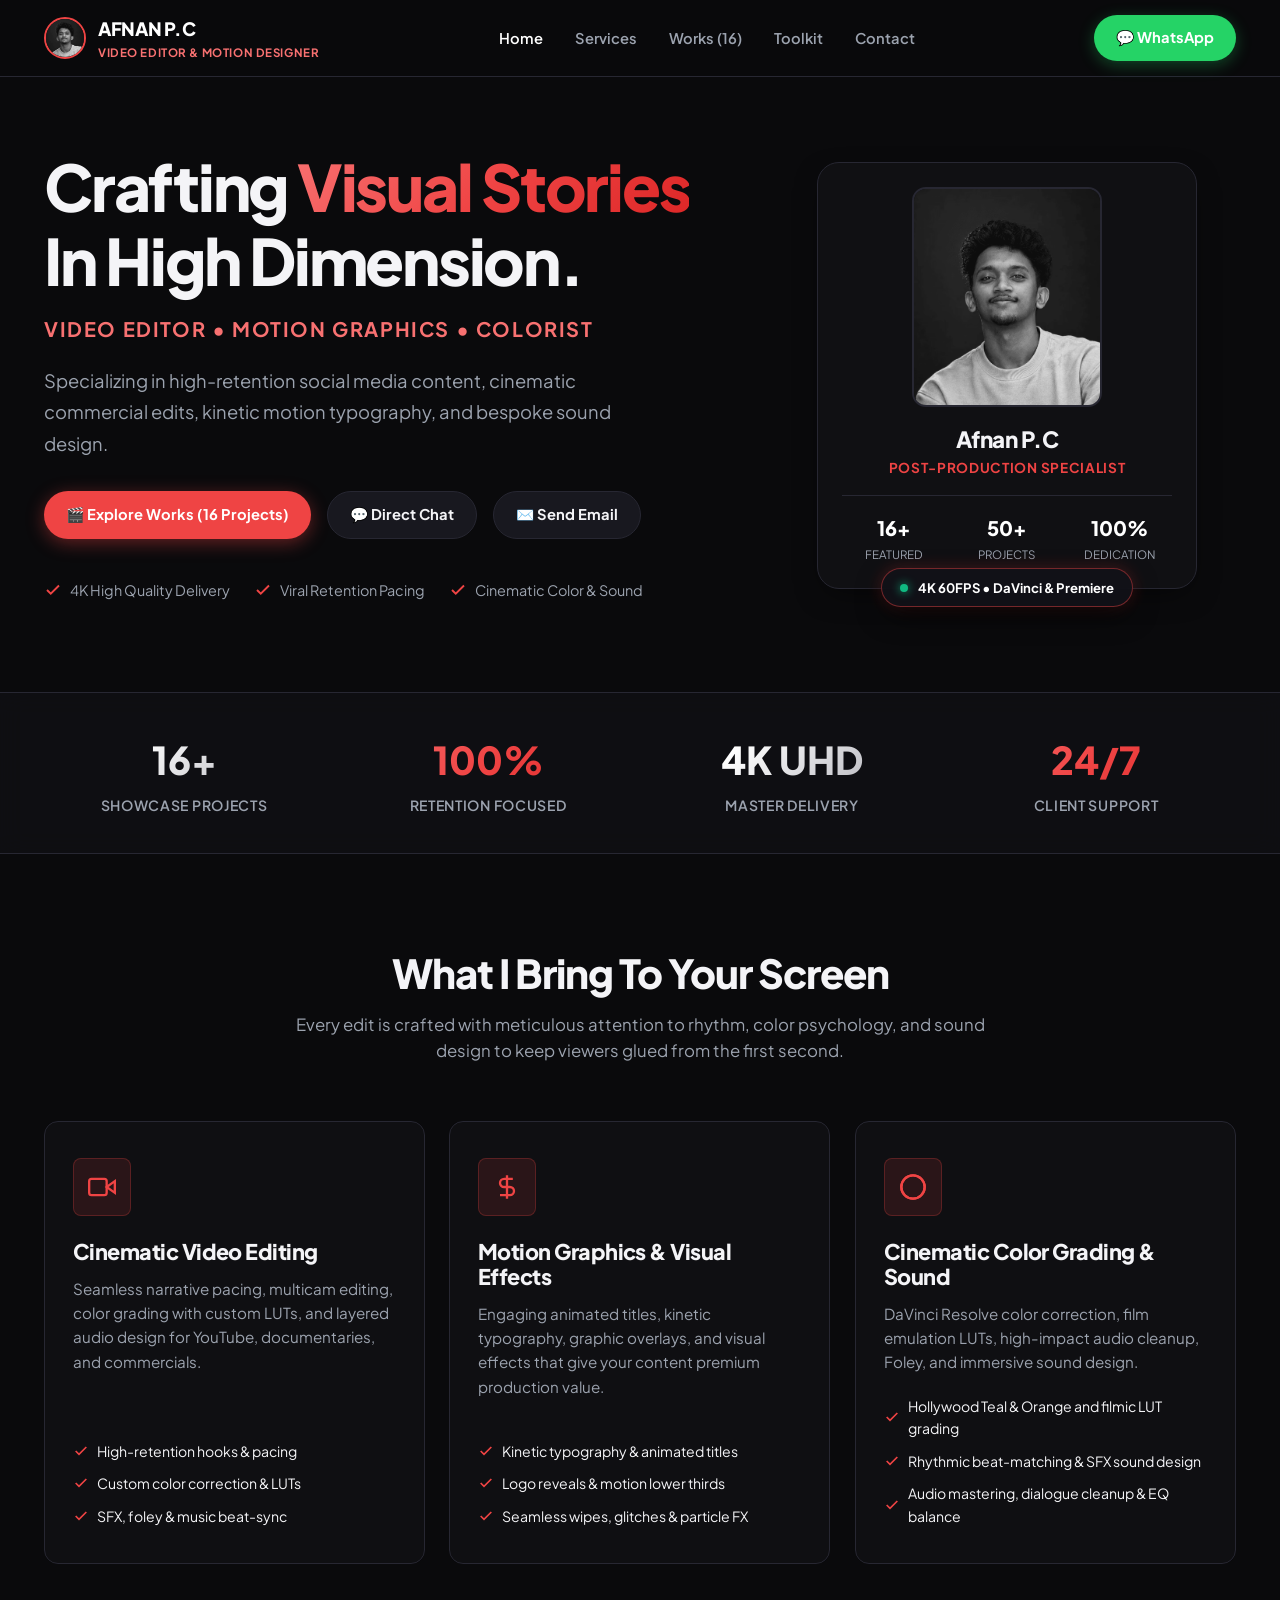
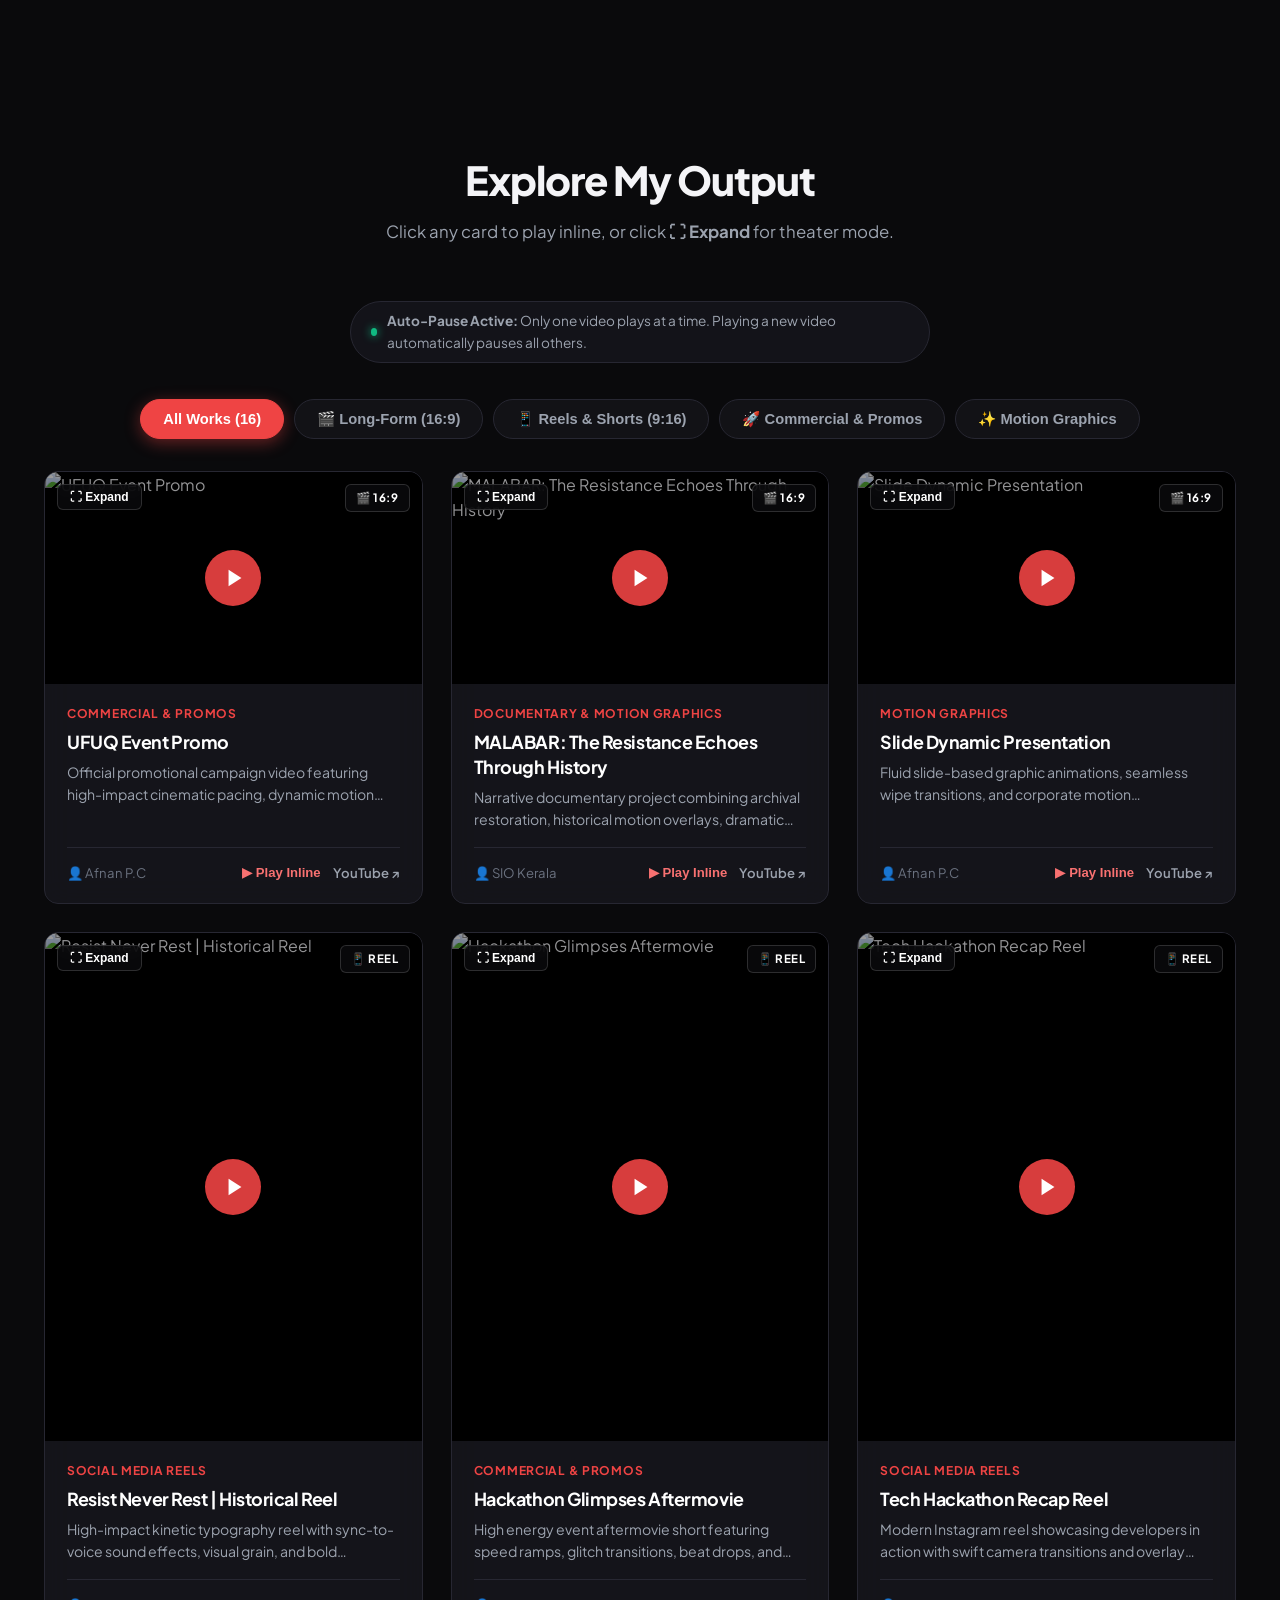
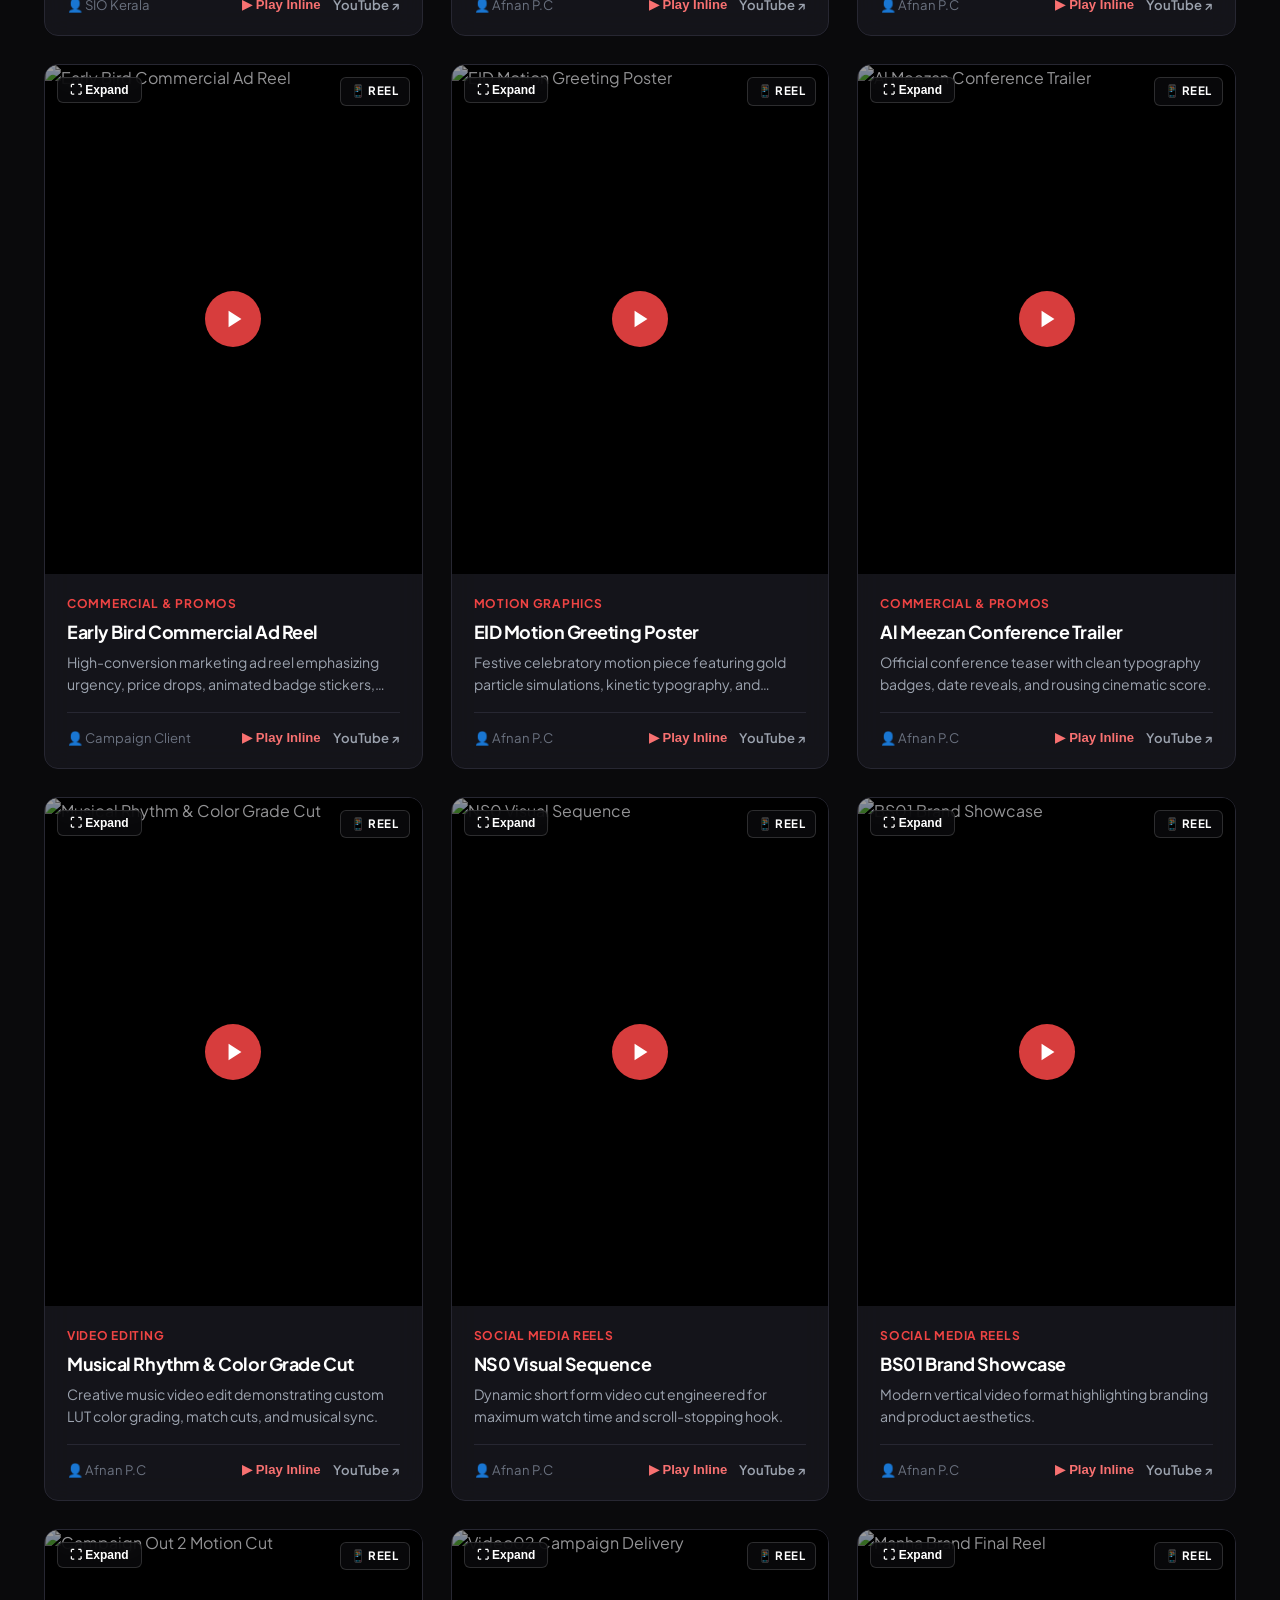
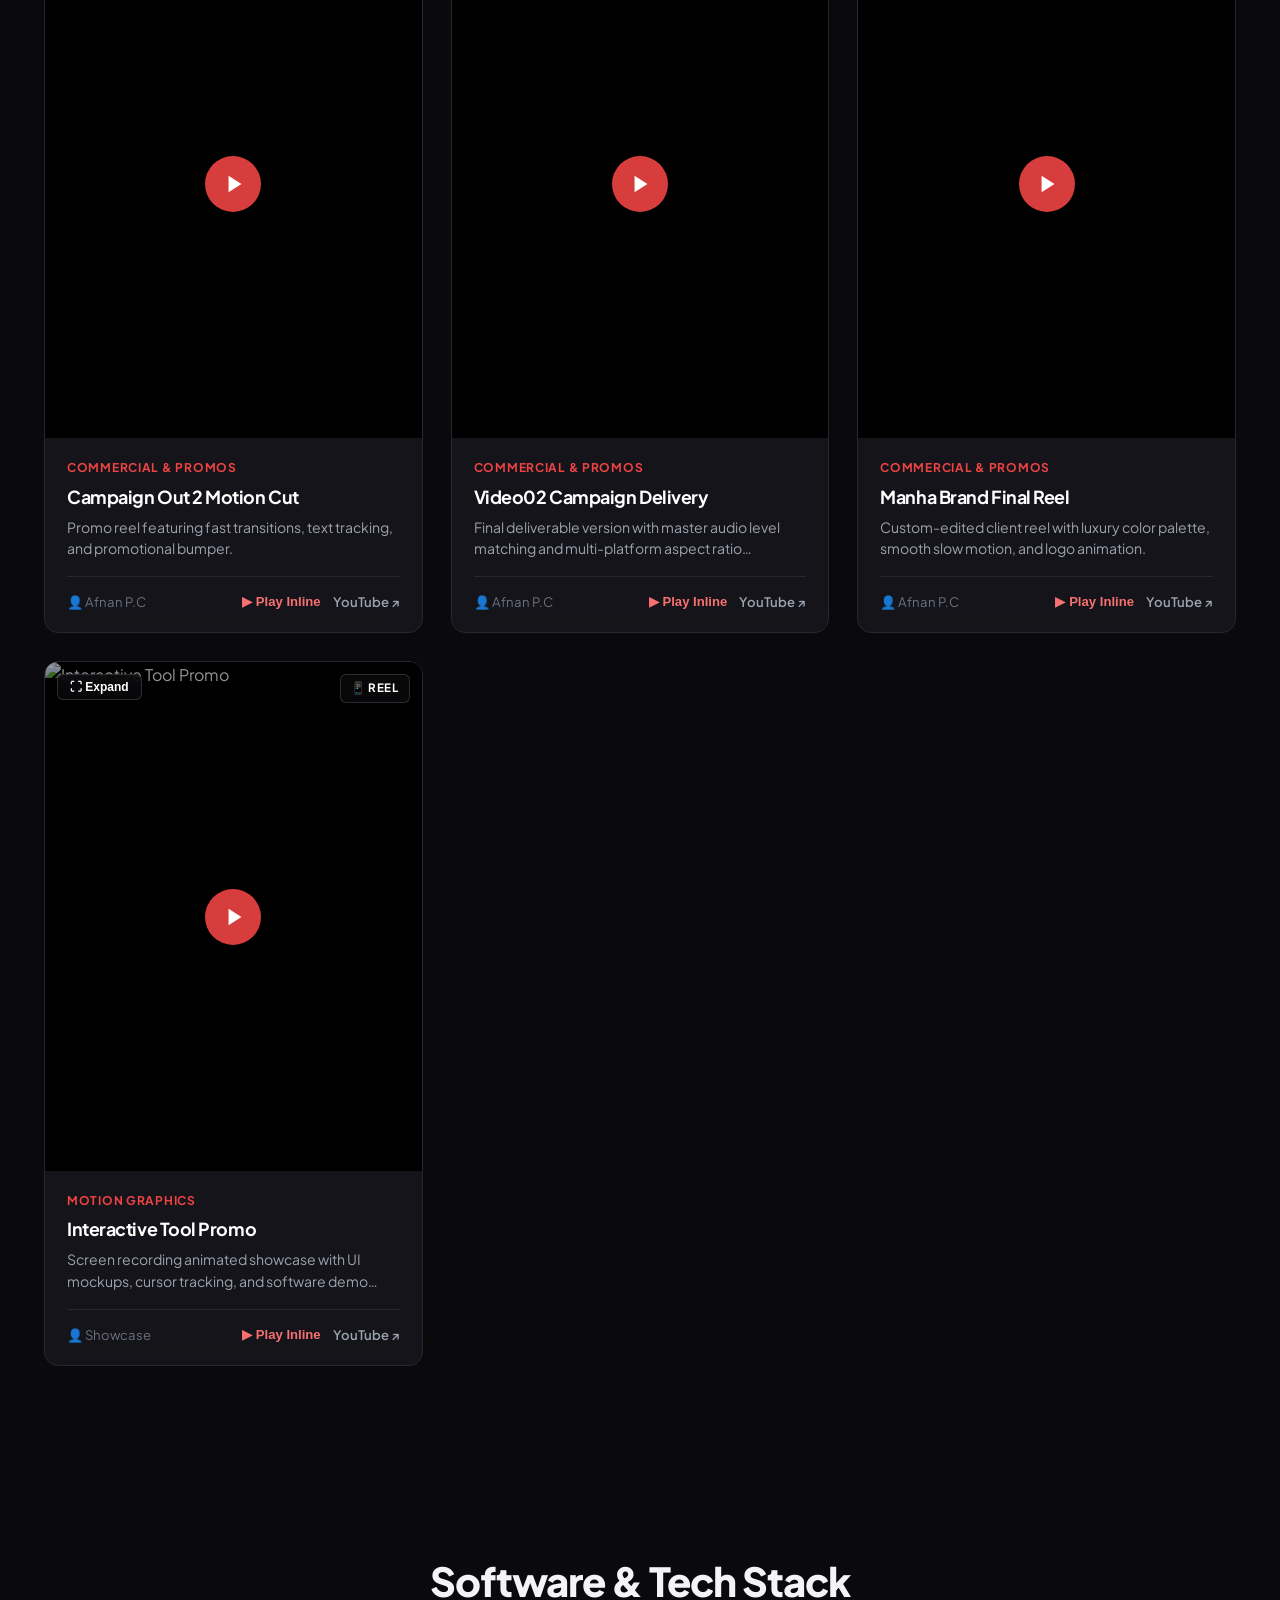
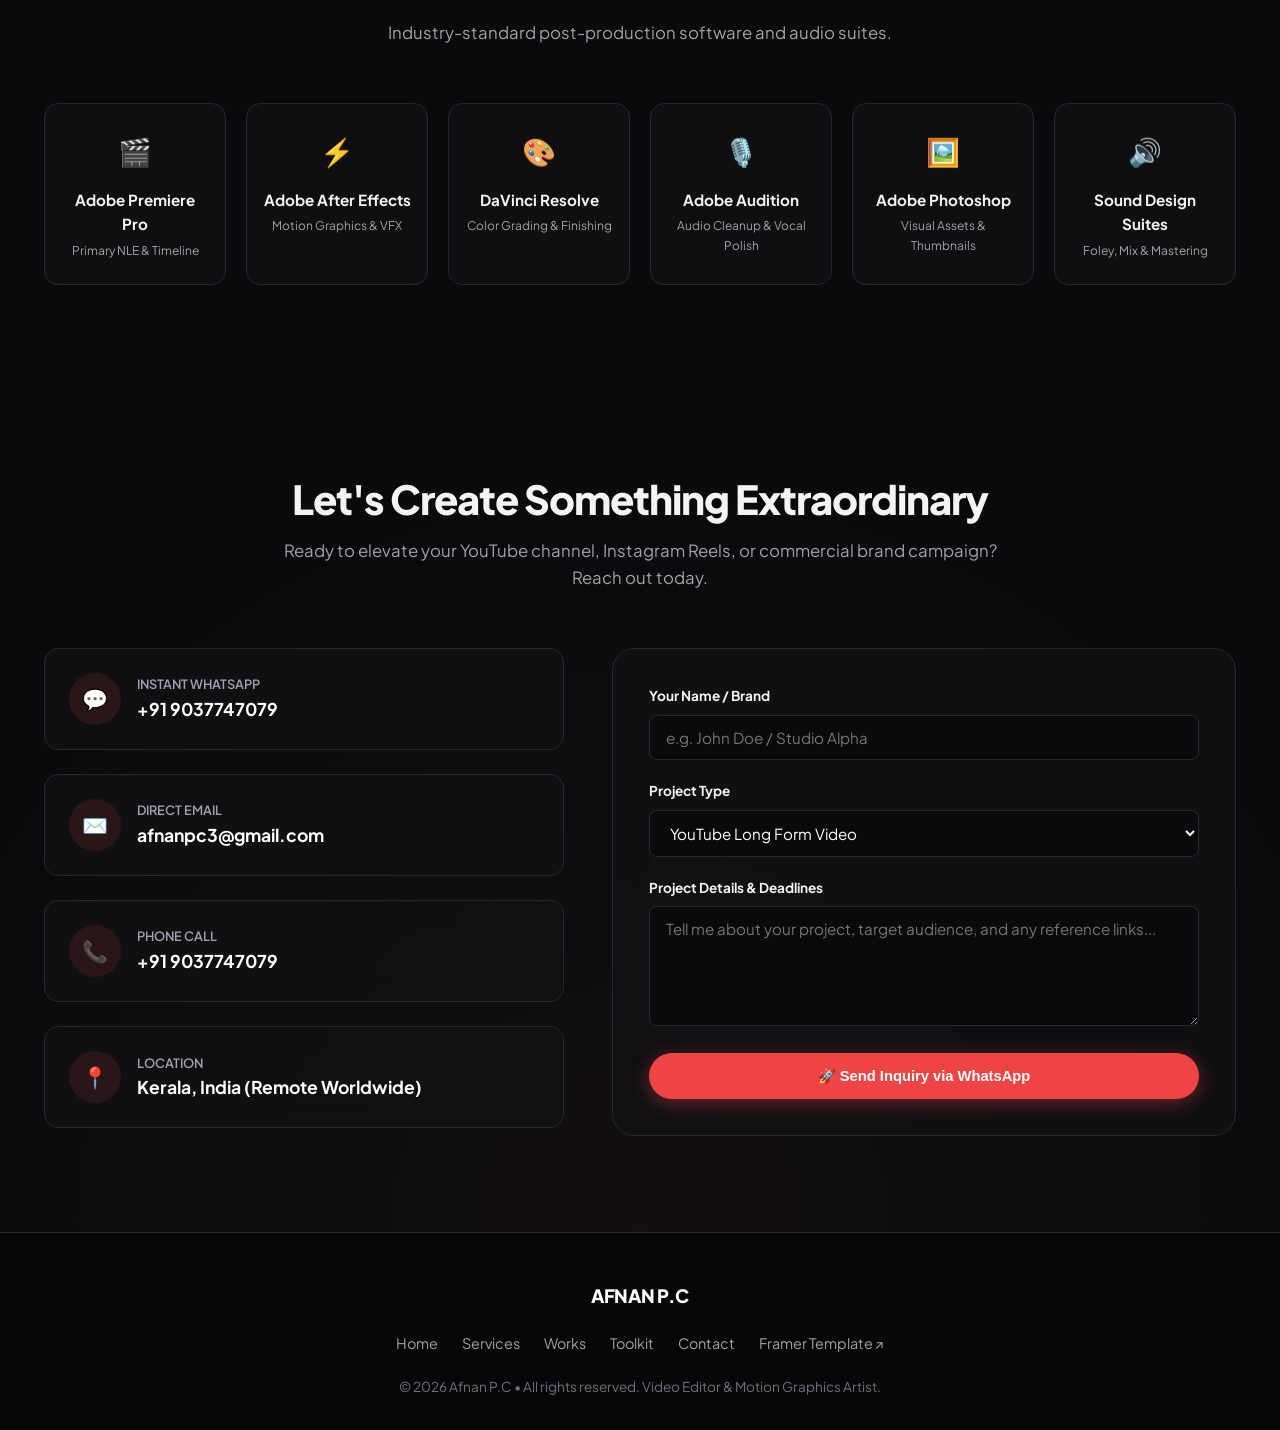
==== commit a820e2bf: "fix: Remove section header badge tabs and make 3D cinema hub prominently visible around creator card" ====
--- a/index.html
+++ b/index.html
@@ -164,10 +164,6 @@
   <section class="services" id="services">
     <div class="container">
       <div class="section-header">
-        <div class="section-badge">
-          <span class="dot"></span>
-          <span>Core Capabilities</span>
-        </div>
         <h2 class="section-title">What I Bring To Your Screen</h2>
         <p class="section-desc">
           Every edit is crafted with meticulous attention to rhythm, color psychology, and sound design to keep viewers glued from the first second.
@@ -230,10 +226,6 @@
   <section class="portfolio" id="works">
     <div class="container">
       <div class="section-header">
-        <div class="section-badge">
-          <span class="dot"></span>
-          <span>Featured Works • Selected Projects</span>
-        </div>
         <h2 class="section-title">Explore My Output</h2>
         <p class="section-desc">
           Click any card to play inline, or click <strong>⛶ Expand</strong> for theater mode.
@@ -266,10 +258,6 @@
   <section class="skills" id="skills">
     <div class="container">
       <div class="section-header">
-        <div class="section-badge">
-          <span class="dot"></span>
-          <span>The Arsenal</span>
-        </div>
         <h2 class="section-title">Software & Tech Stack</h2>
         <p class="section-desc">
           Industry-standard post-production software and audio suites.
@@ -320,10 +308,6 @@
   <section class="contact-section" id="contact">
     <div class="container">
       <div class="section-header">
-        <div class="section-badge">
-          <span class="dot"></span>
-          <span>Get In Touch</span>
-        </div>
         <h2 class="section-title">Let's Create Something Extraordinary</h2>
         <p class="section-desc">
           Ready to elevate your YouTube channel, Instagram Reels, or commercial brand campaign? Reach out today.
@@ -434,7 +418,7 @@
   </footer>
 
   <!-- Scripts -->
-  <script src="https://cdnjs.cloudflare.com/ajax/libs/three.js/r128/three.min.js"></script>
+  <script src="js/three.min.js"></script>
   <script src="js/app.js"></script>
 </body>
 </html>
--- a/css/style.css
+++ b/css/style.css
@@ -466,7 +466,7 @@
   height: 100%;
   pointer-events: none;
   z-index: 1;
-  opacity: 0.82;
+  opacity: 1;
 }
 
 /* Minimal Tactile 3D Micro-Tilt */
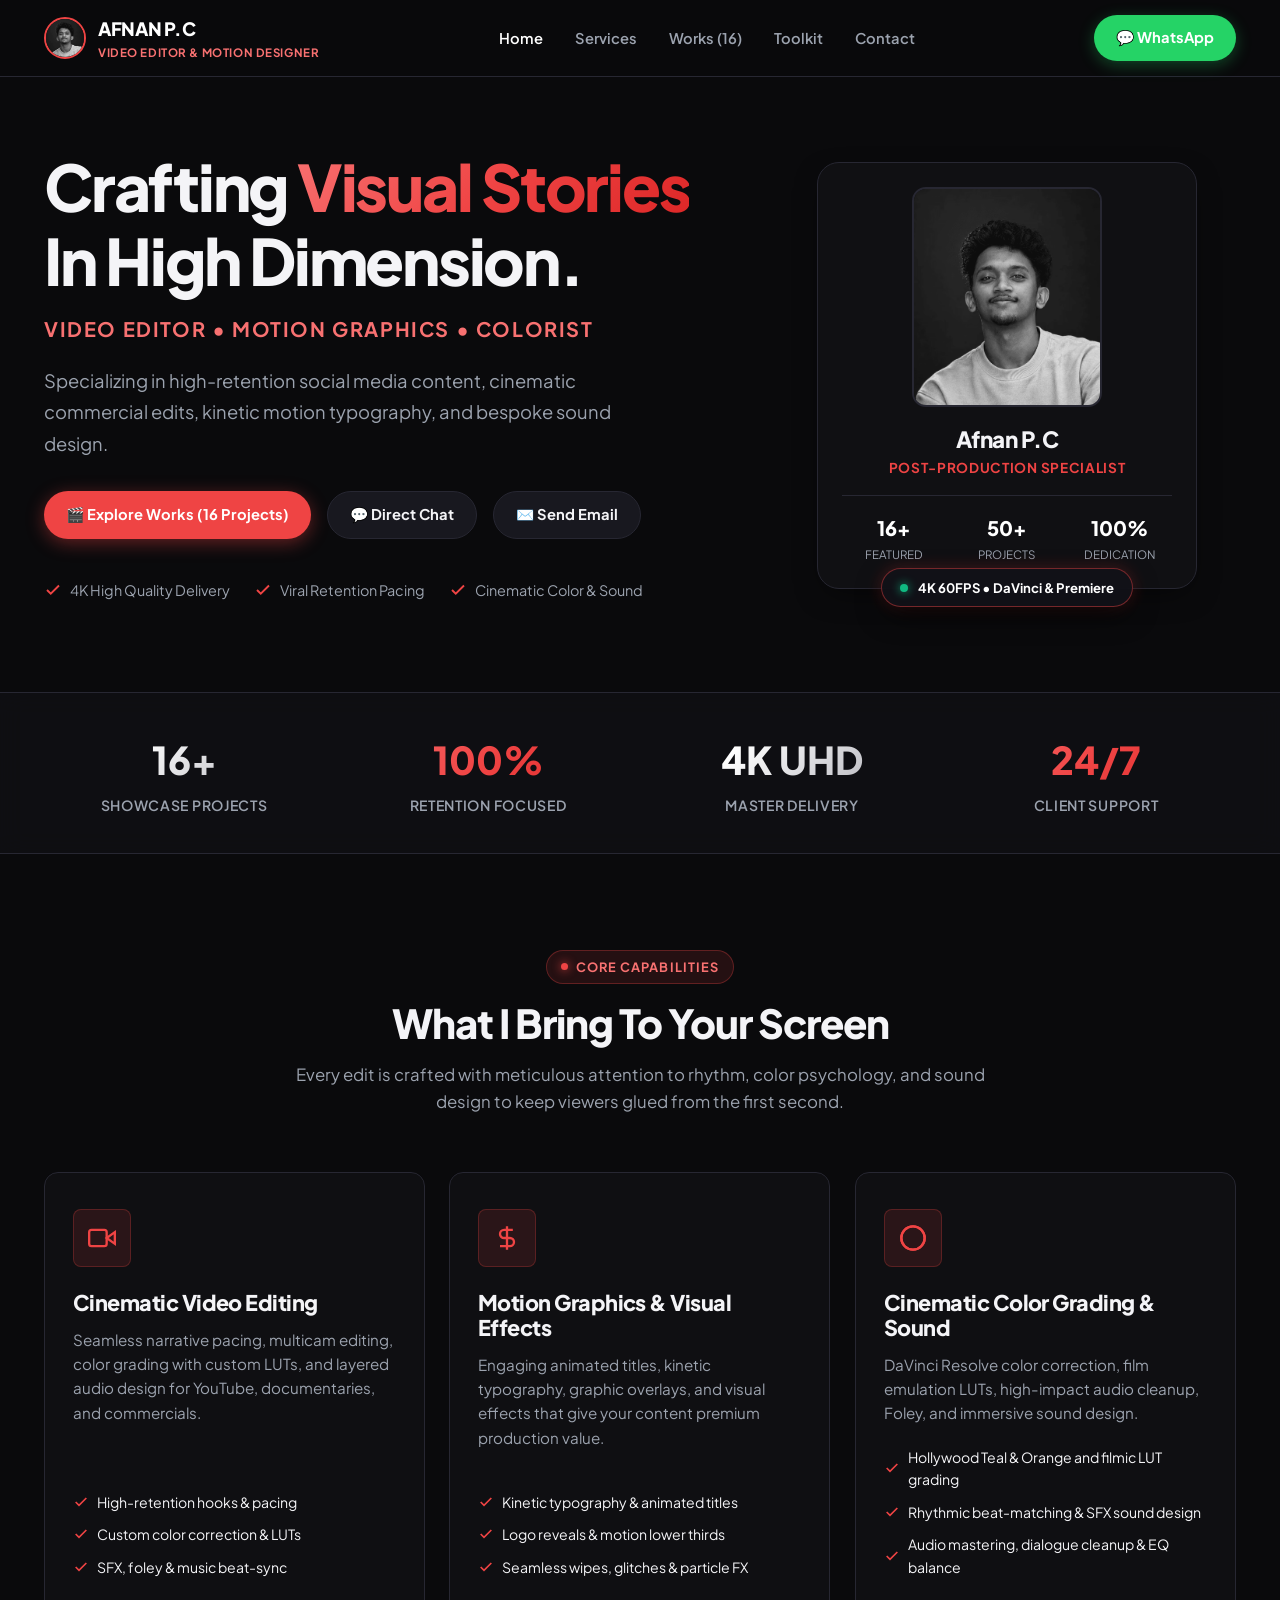
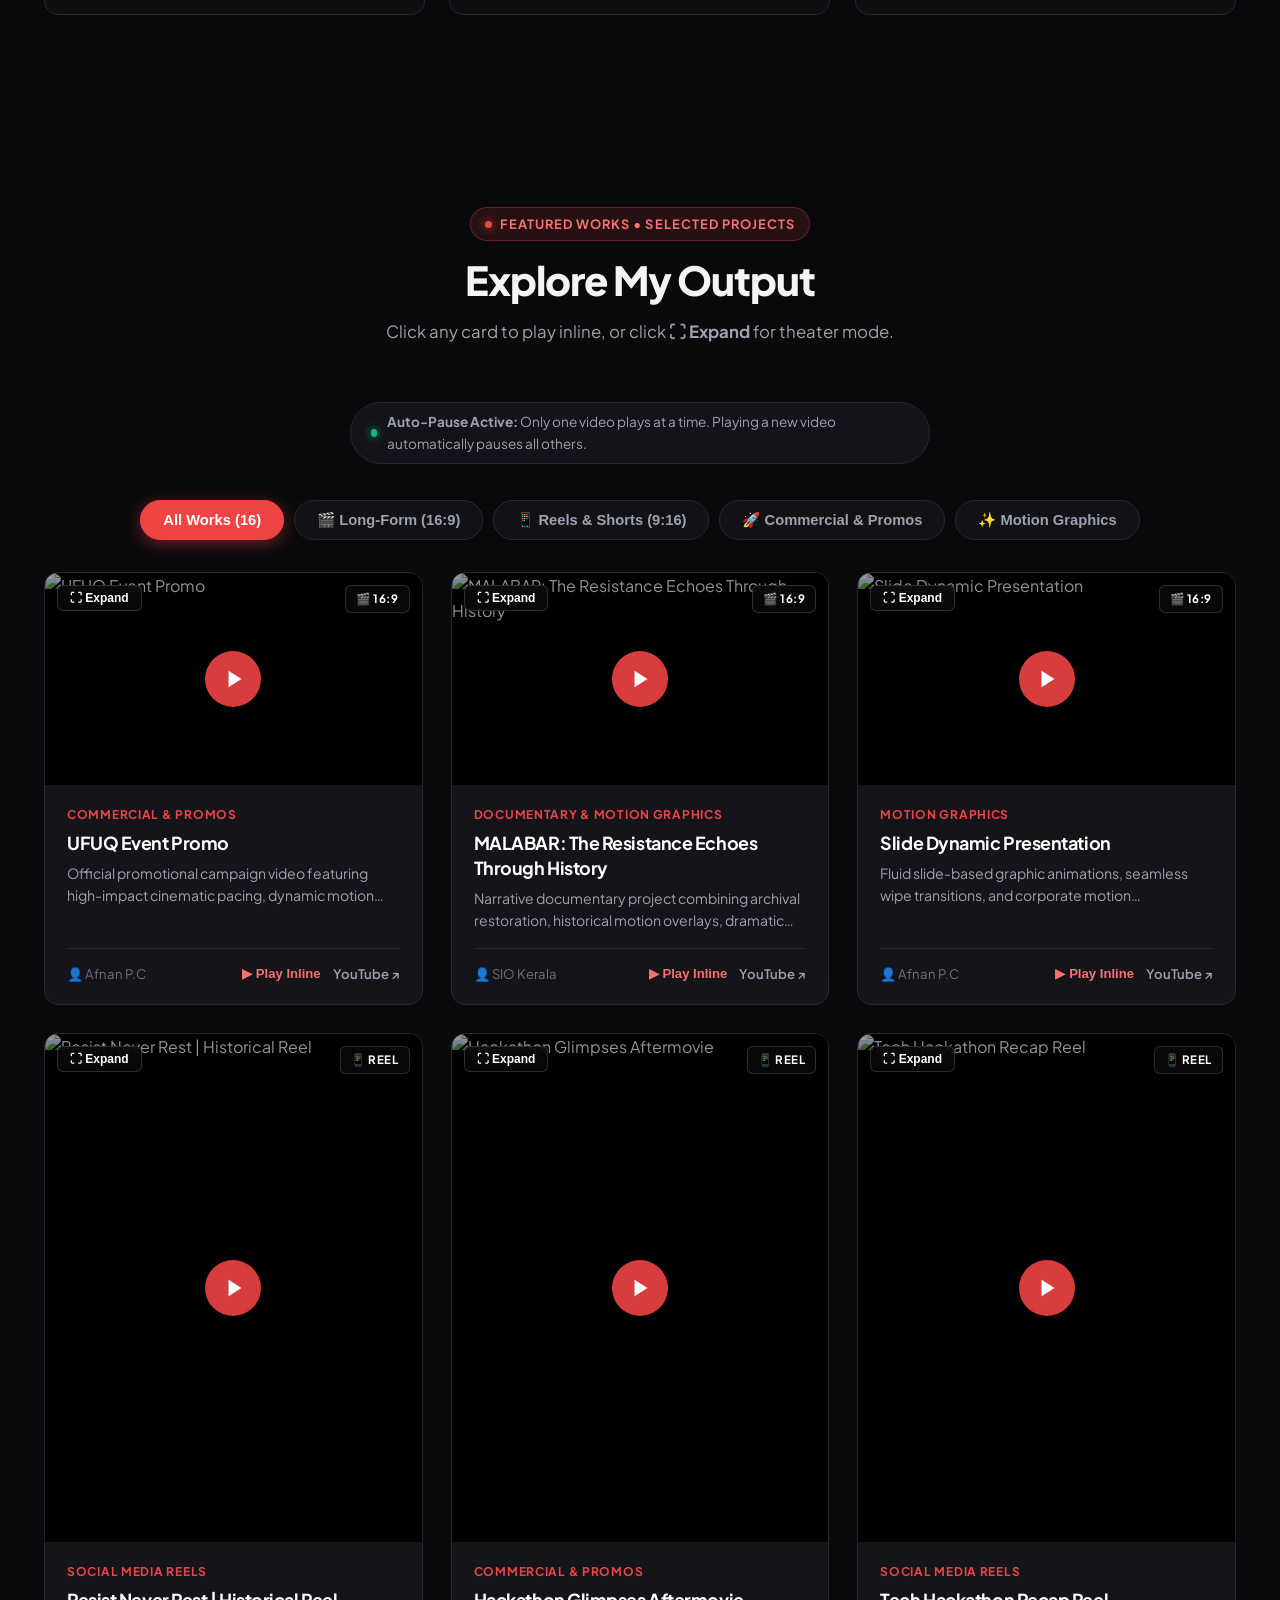
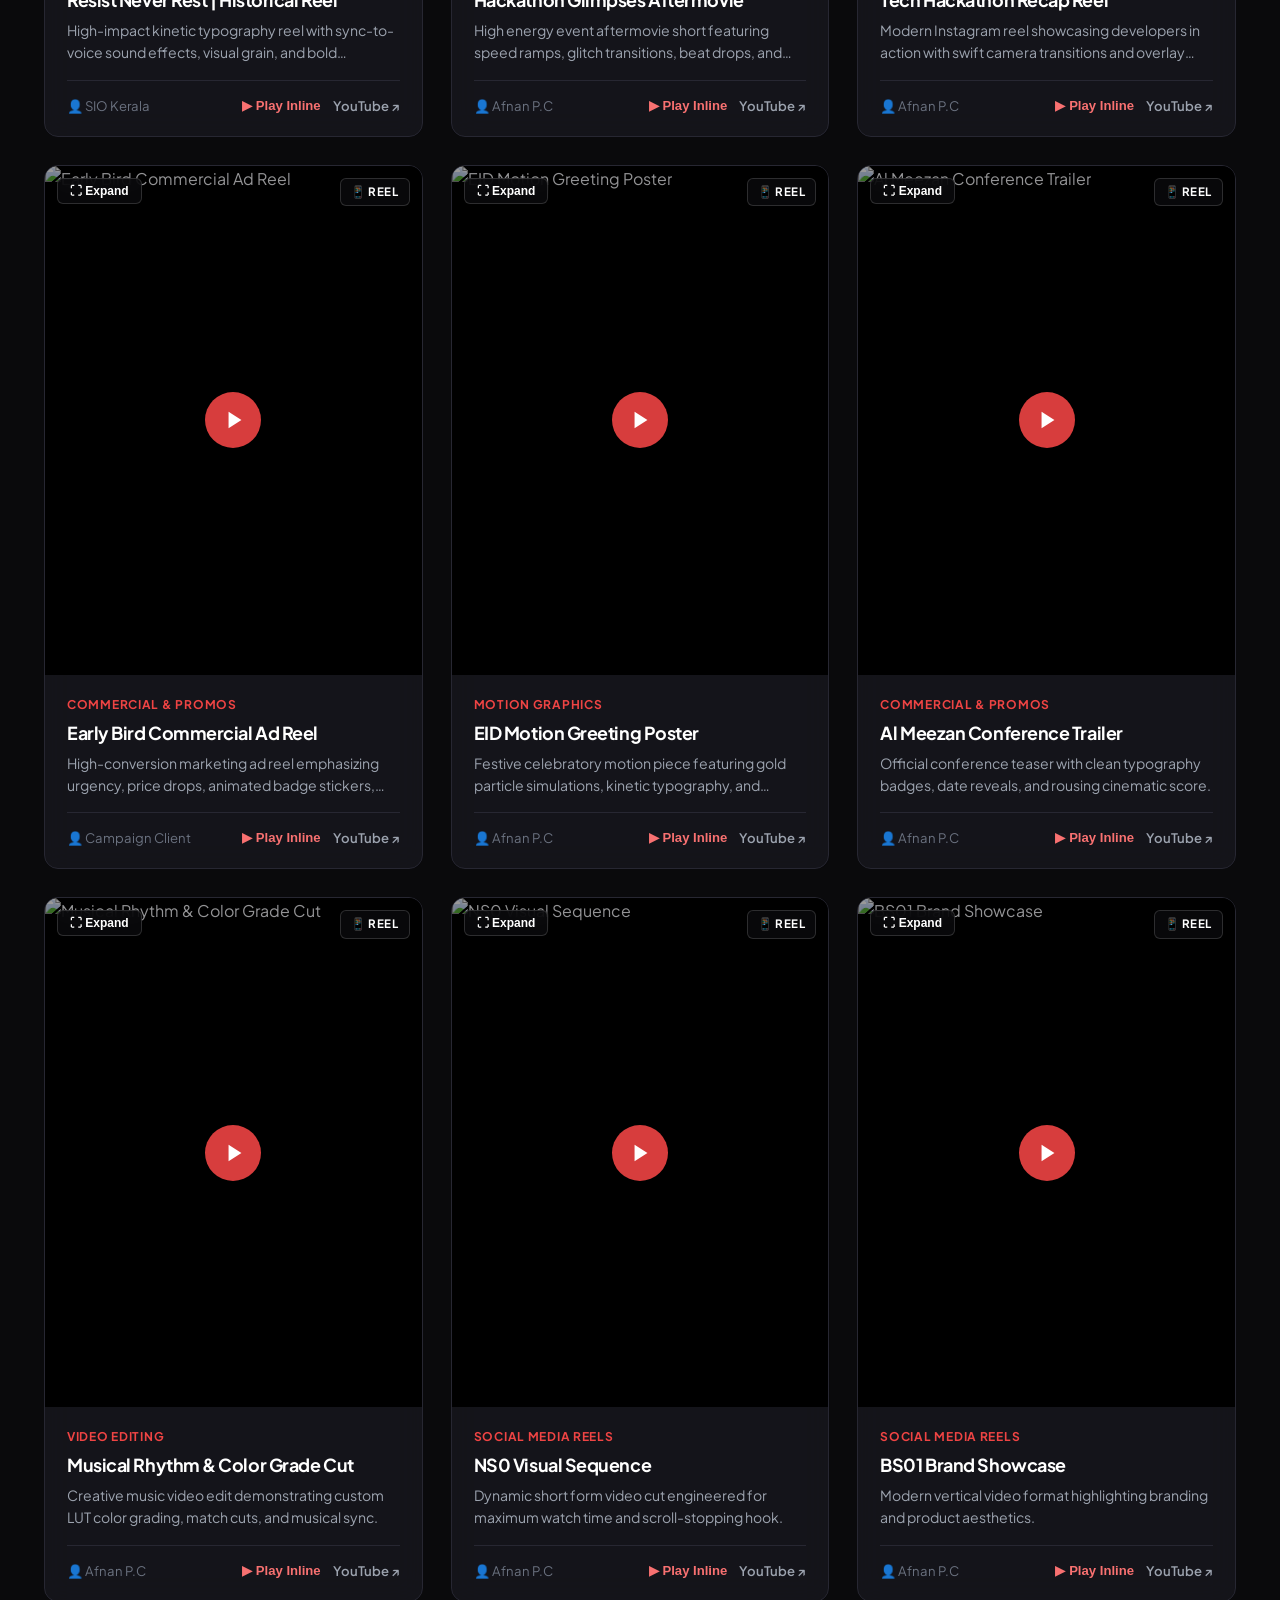
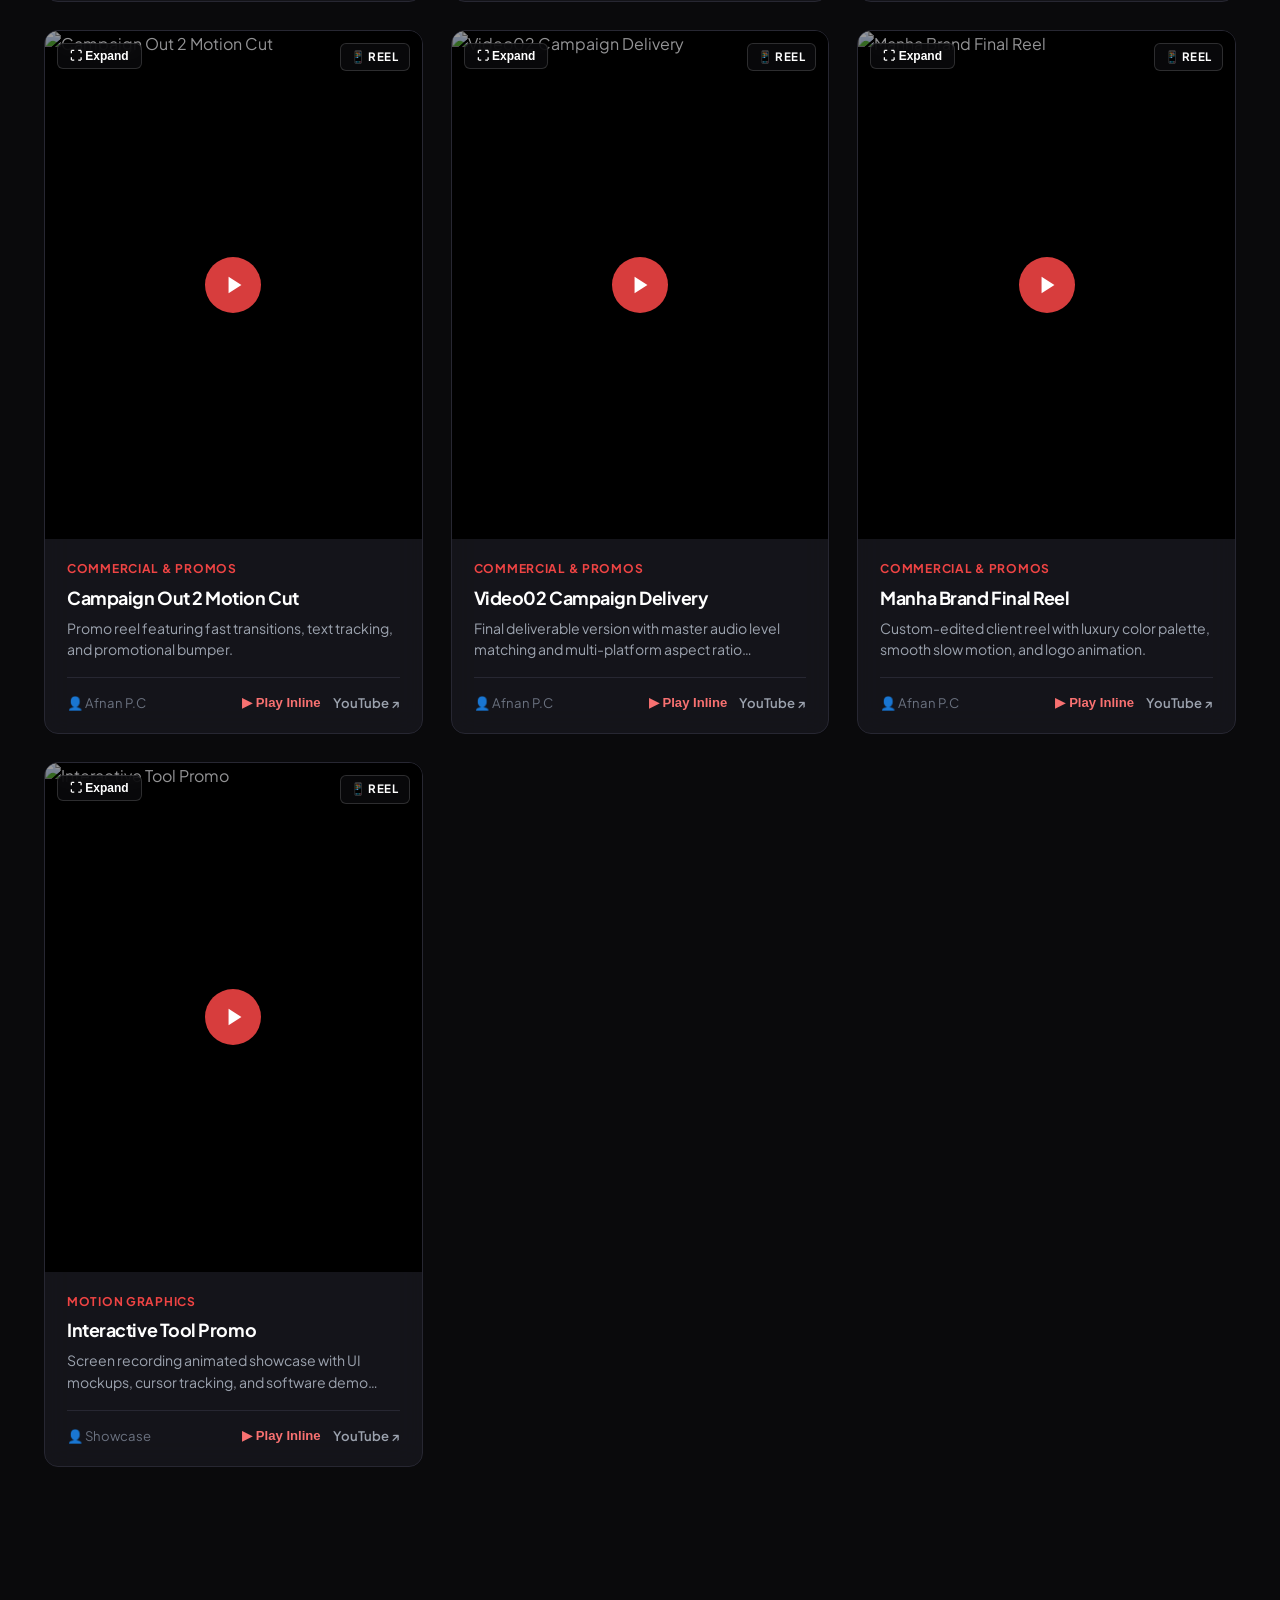
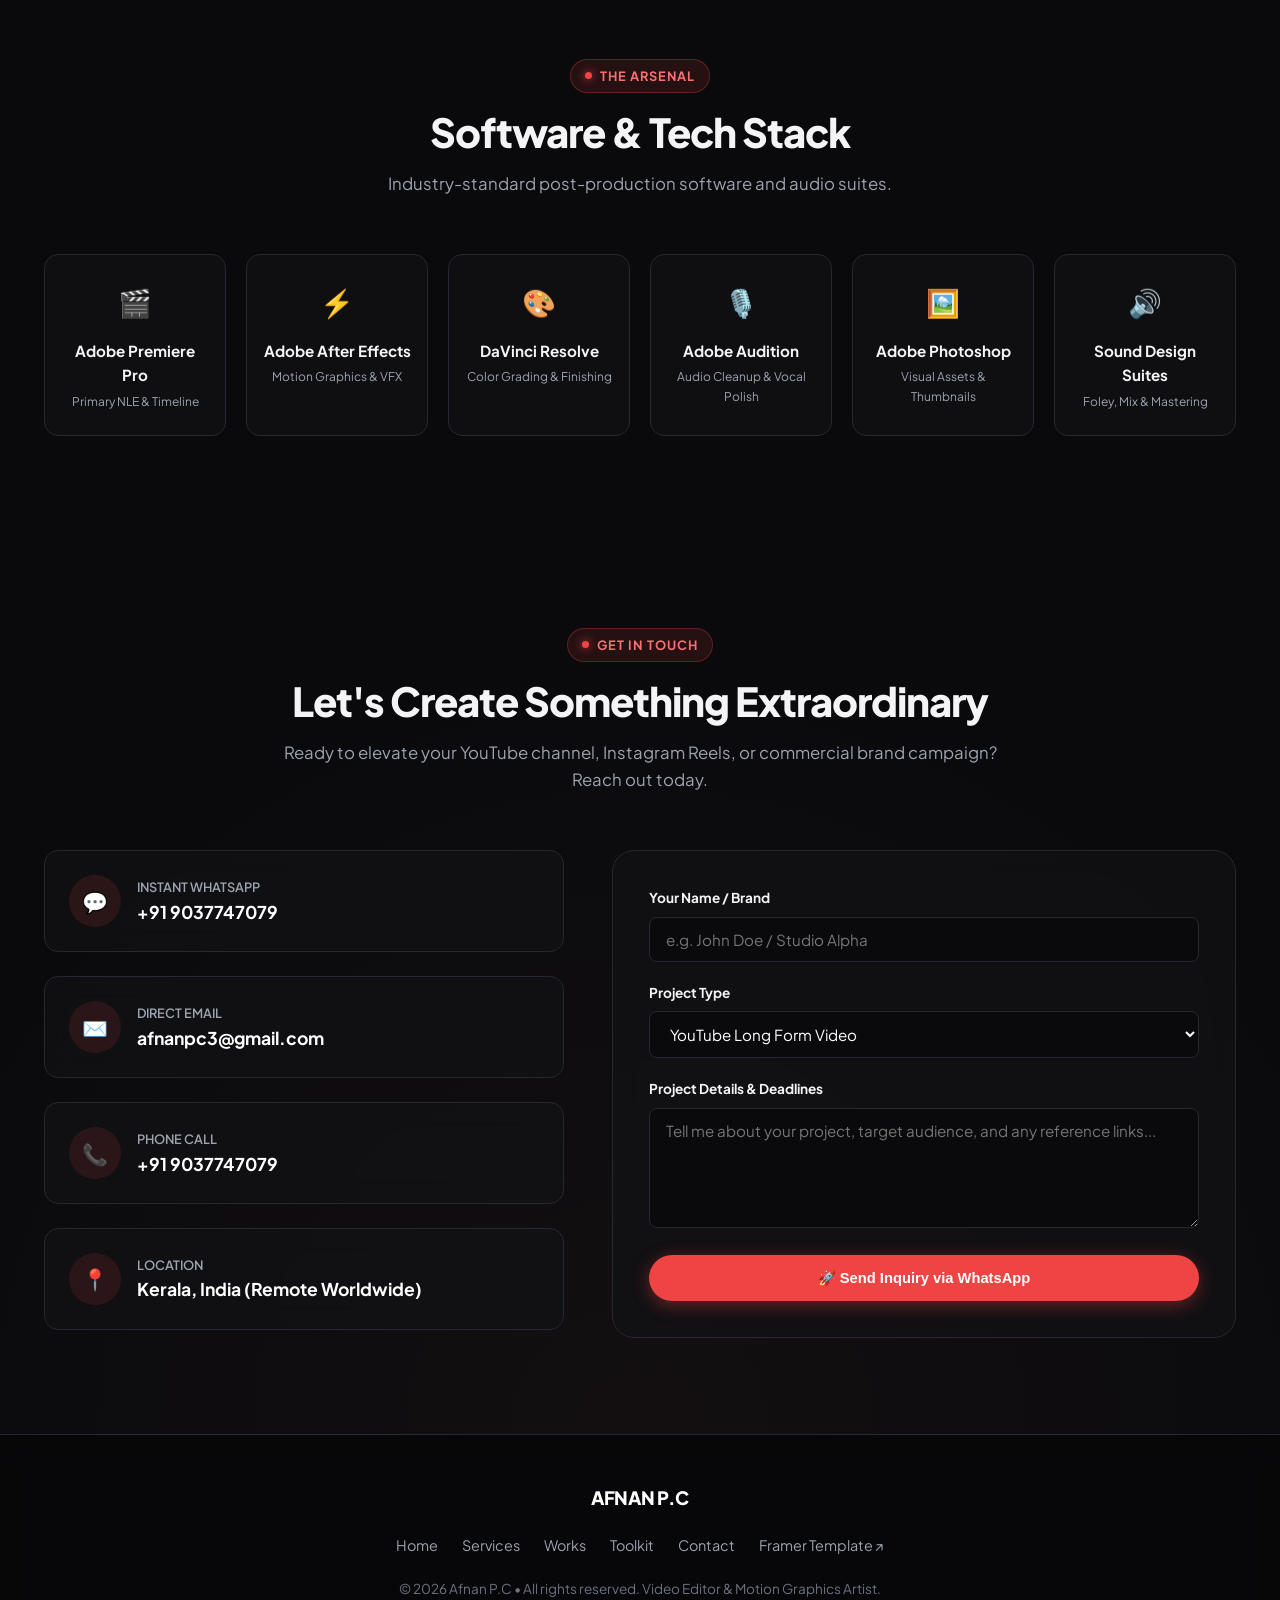
==== commit 5021eaa5: "Revert "fix: Remove section header badge tabs and make 3D cinema hub prominently visible around crea" ====
--- a/index.html
+++ b/index.html
@@ -164,6 +164,10 @@
   <section class="services" id="services">
     <div class="container">
       <div class="section-header">
+        <div class="section-badge">
+          <span class="dot"></span>
+          <span>Core Capabilities</span>
+        </div>
         <h2 class="section-title">What I Bring To Your Screen</h2>
         <p class="section-desc">
           Every edit is crafted with meticulous attention to rhythm, color psychology, and sound design to keep viewers glued from the first second.
@@ -226,6 +230,10 @@
   <section class="portfolio" id="works">
     <div class="container">
       <div class="section-header">
+        <div class="section-badge">
+          <span class="dot"></span>
+          <span>Featured Works • Selected Projects</span>
+        </div>
         <h2 class="section-title">Explore My Output</h2>
         <p class="section-desc">
           Click any card to play inline, or click <strong>⛶ Expand</strong> for theater mode.
@@ -258,6 +266,10 @@
   <section class="skills" id="skills">
     <div class="container">
       <div class="section-header">
+        <div class="section-badge">
+          <span class="dot"></span>
+          <span>The Arsenal</span>
+        </div>
         <h2 class="section-title">Software & Tech Stack</h2>
         <p class="section-desc">
           Industry-standard post-production software and audio suites.
@@ -308,6 +320,10 @@
   <section class="contact-section" id="contact">
     <div class="container">
       <div class="section-header">
+        <div class="section-badge">
+          <span class="dot"></span>
+          <span>Get In Touch</span>
+        </div>
         <h2 class="section-title">Let's Create Something Extraordinary</h2>
         <p class="section-desc">
           Ready to elevate your YouTube channel, Instagram Reels, or commercial brand campaign? Reach out today.
@@ -418,7 +434,7 @@
   </footer>
 
   <!-- Scripts -->
-  <script src="js/three.min.js"></script>
+  <script src="https://cdnjs.cloudflare.com/ajax/libs/three.js/r128/three.min.js"></script>
   <script src="js/app.js"></script>
 </body>
 </html>
--- a/css/style.css
+++ b/css/style.css
@@ -466,7 +466,7 @@
   height: 100%;
   pointer-events: none;
   z-index: 1;
-  opacity: 1;
+  opacity: 0.82;
 }
 
 /* Minimal Tactile 3D Micro-Tilt */
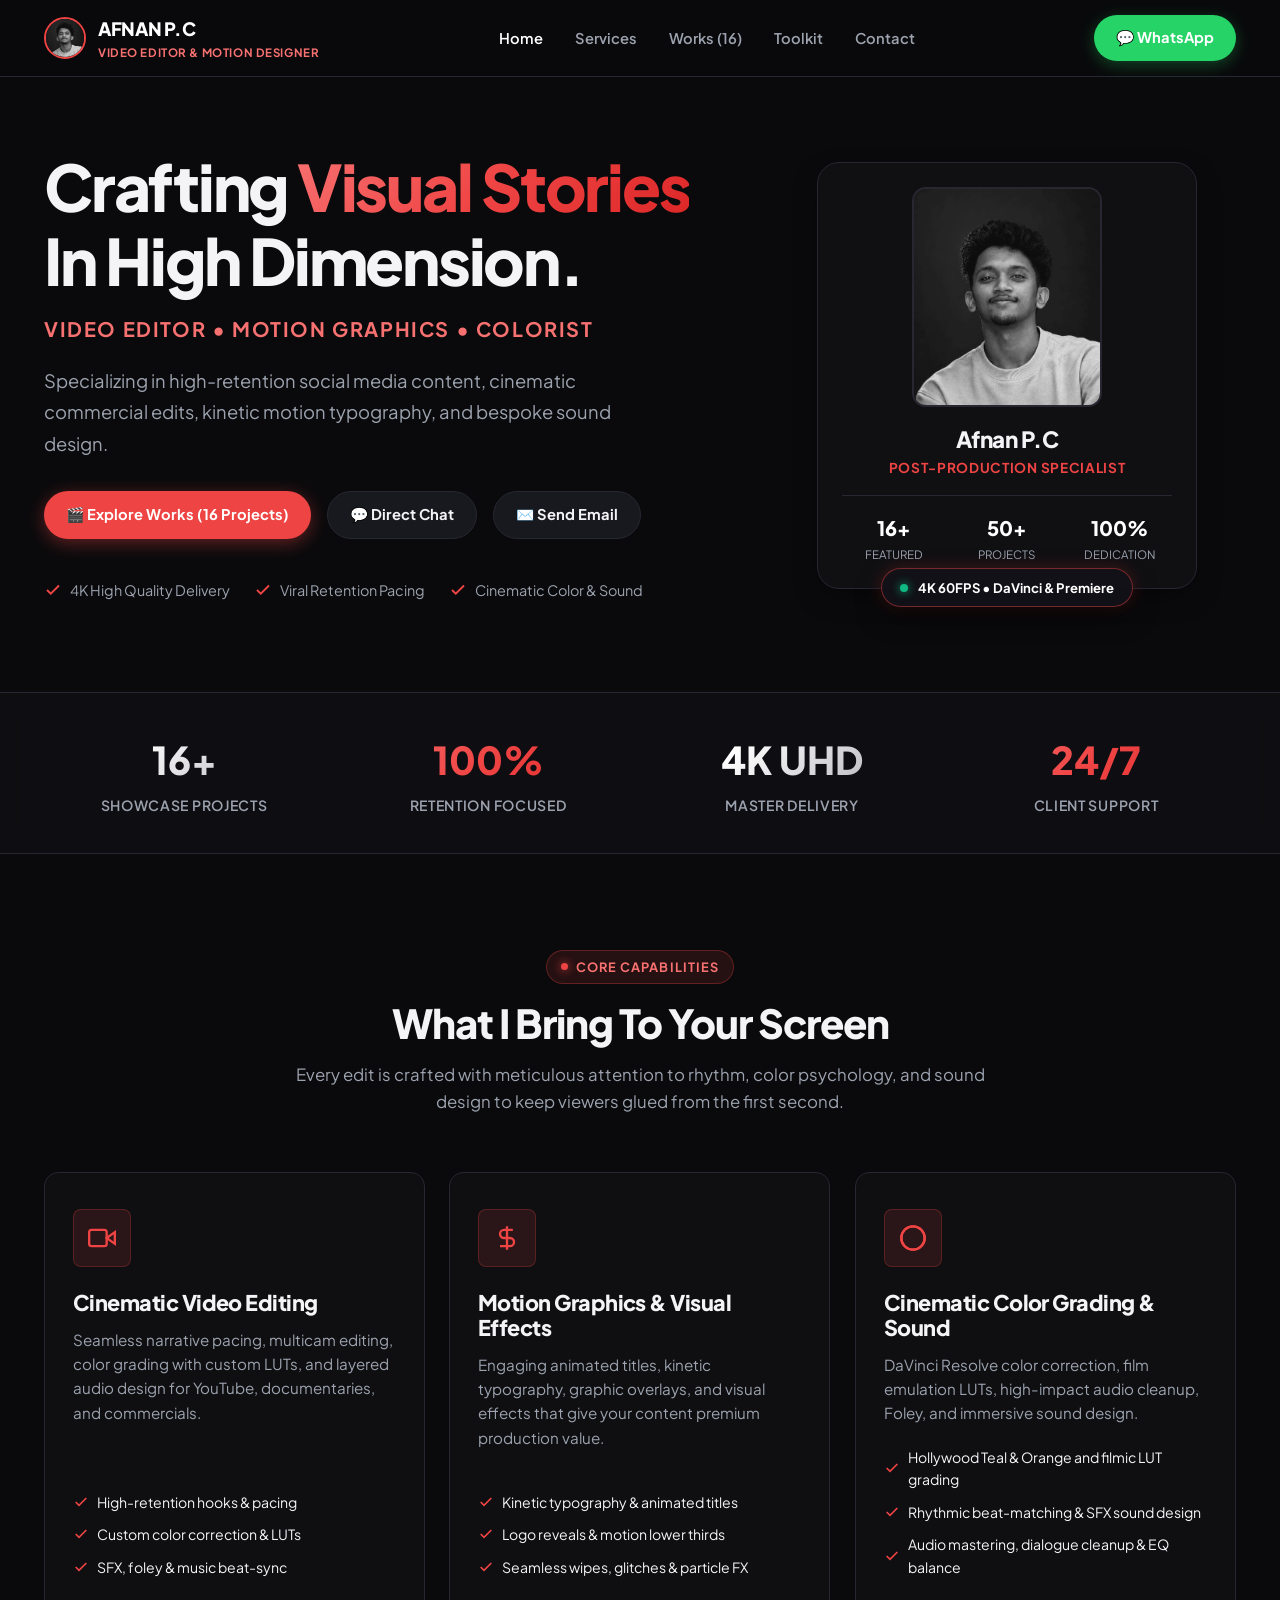
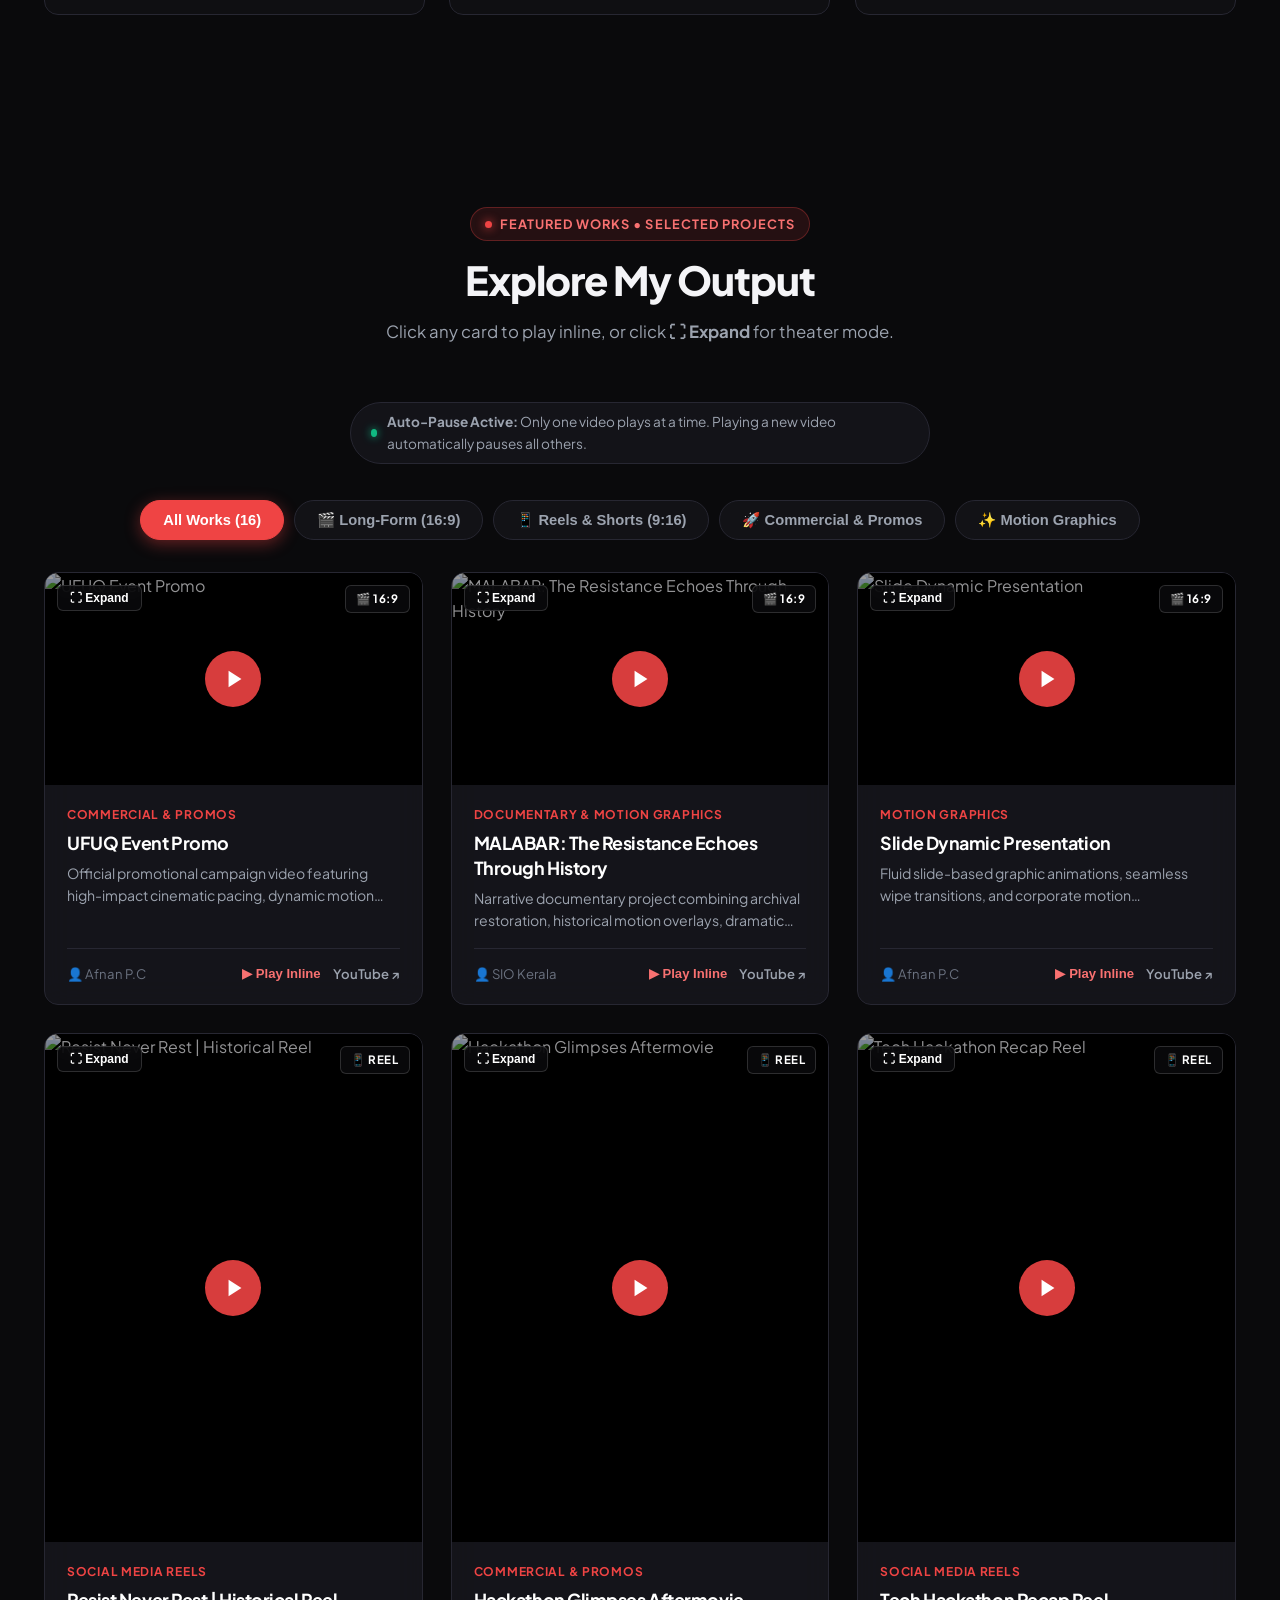
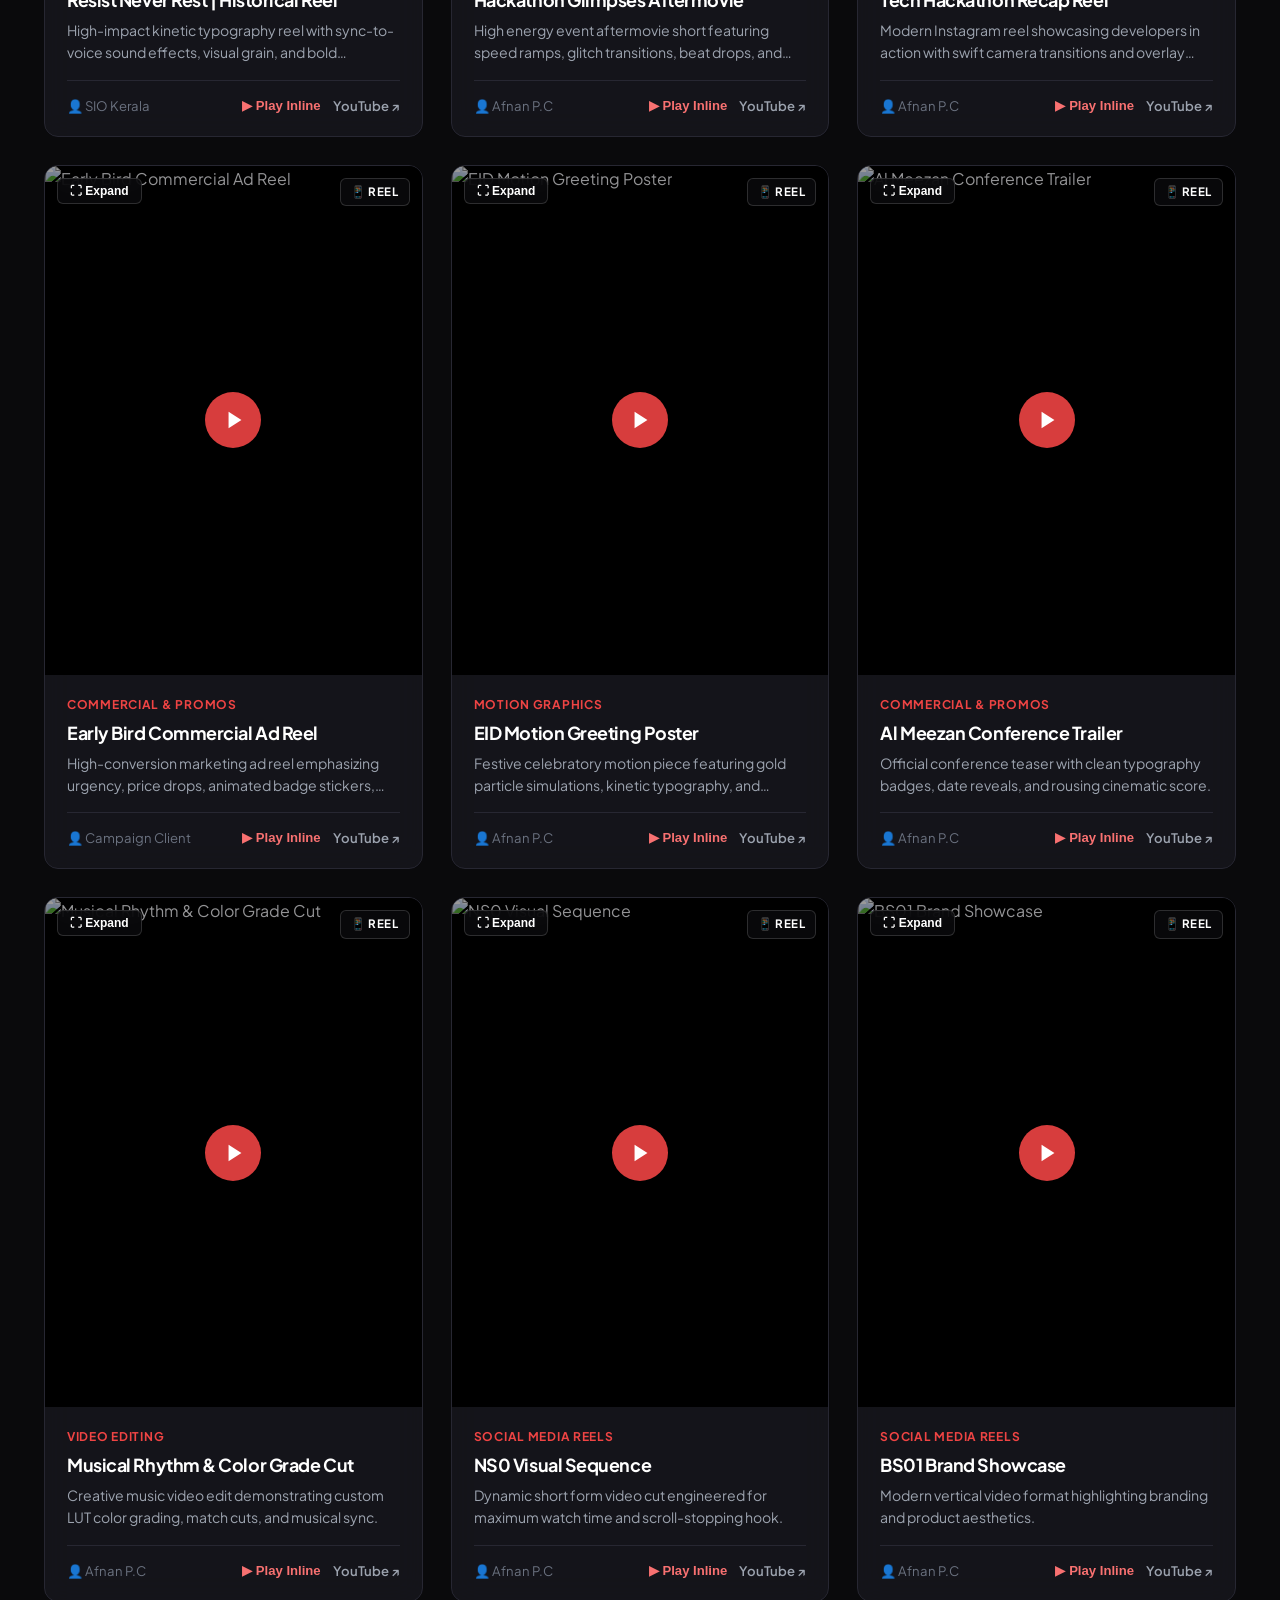
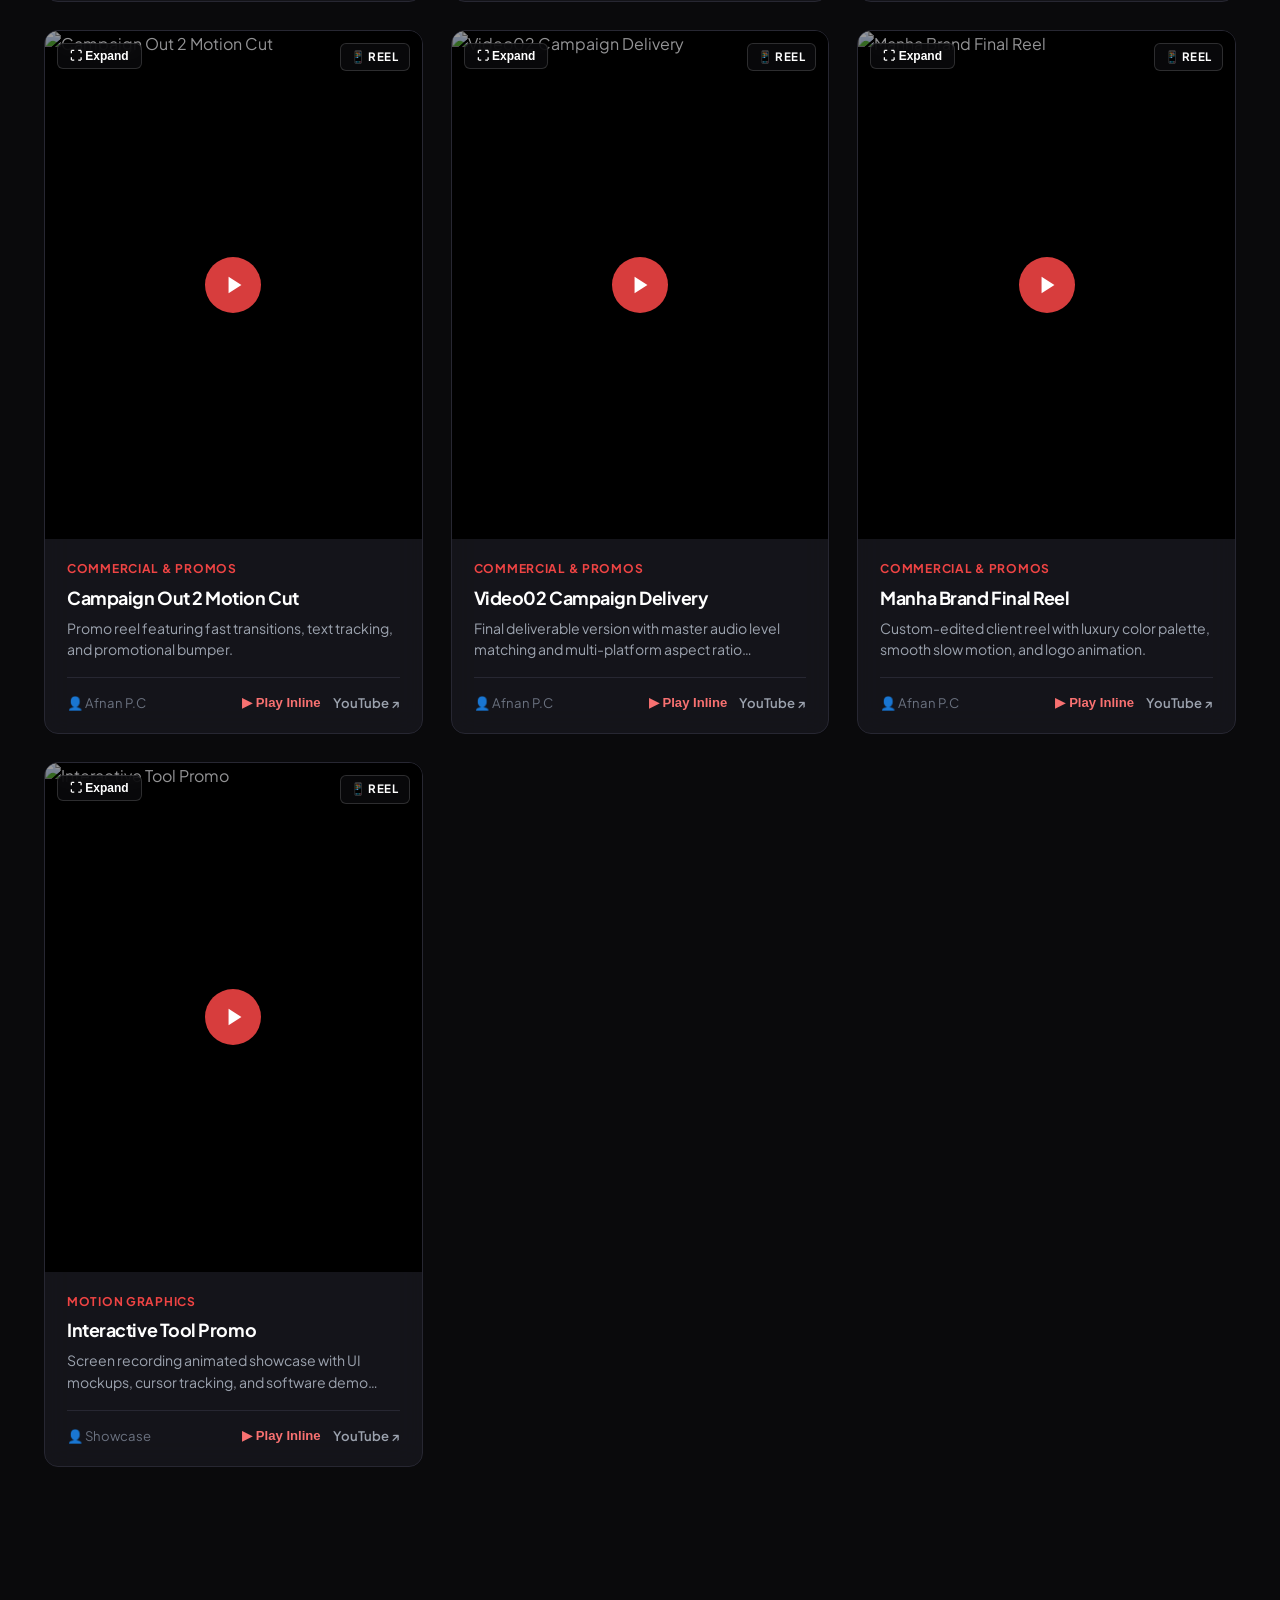
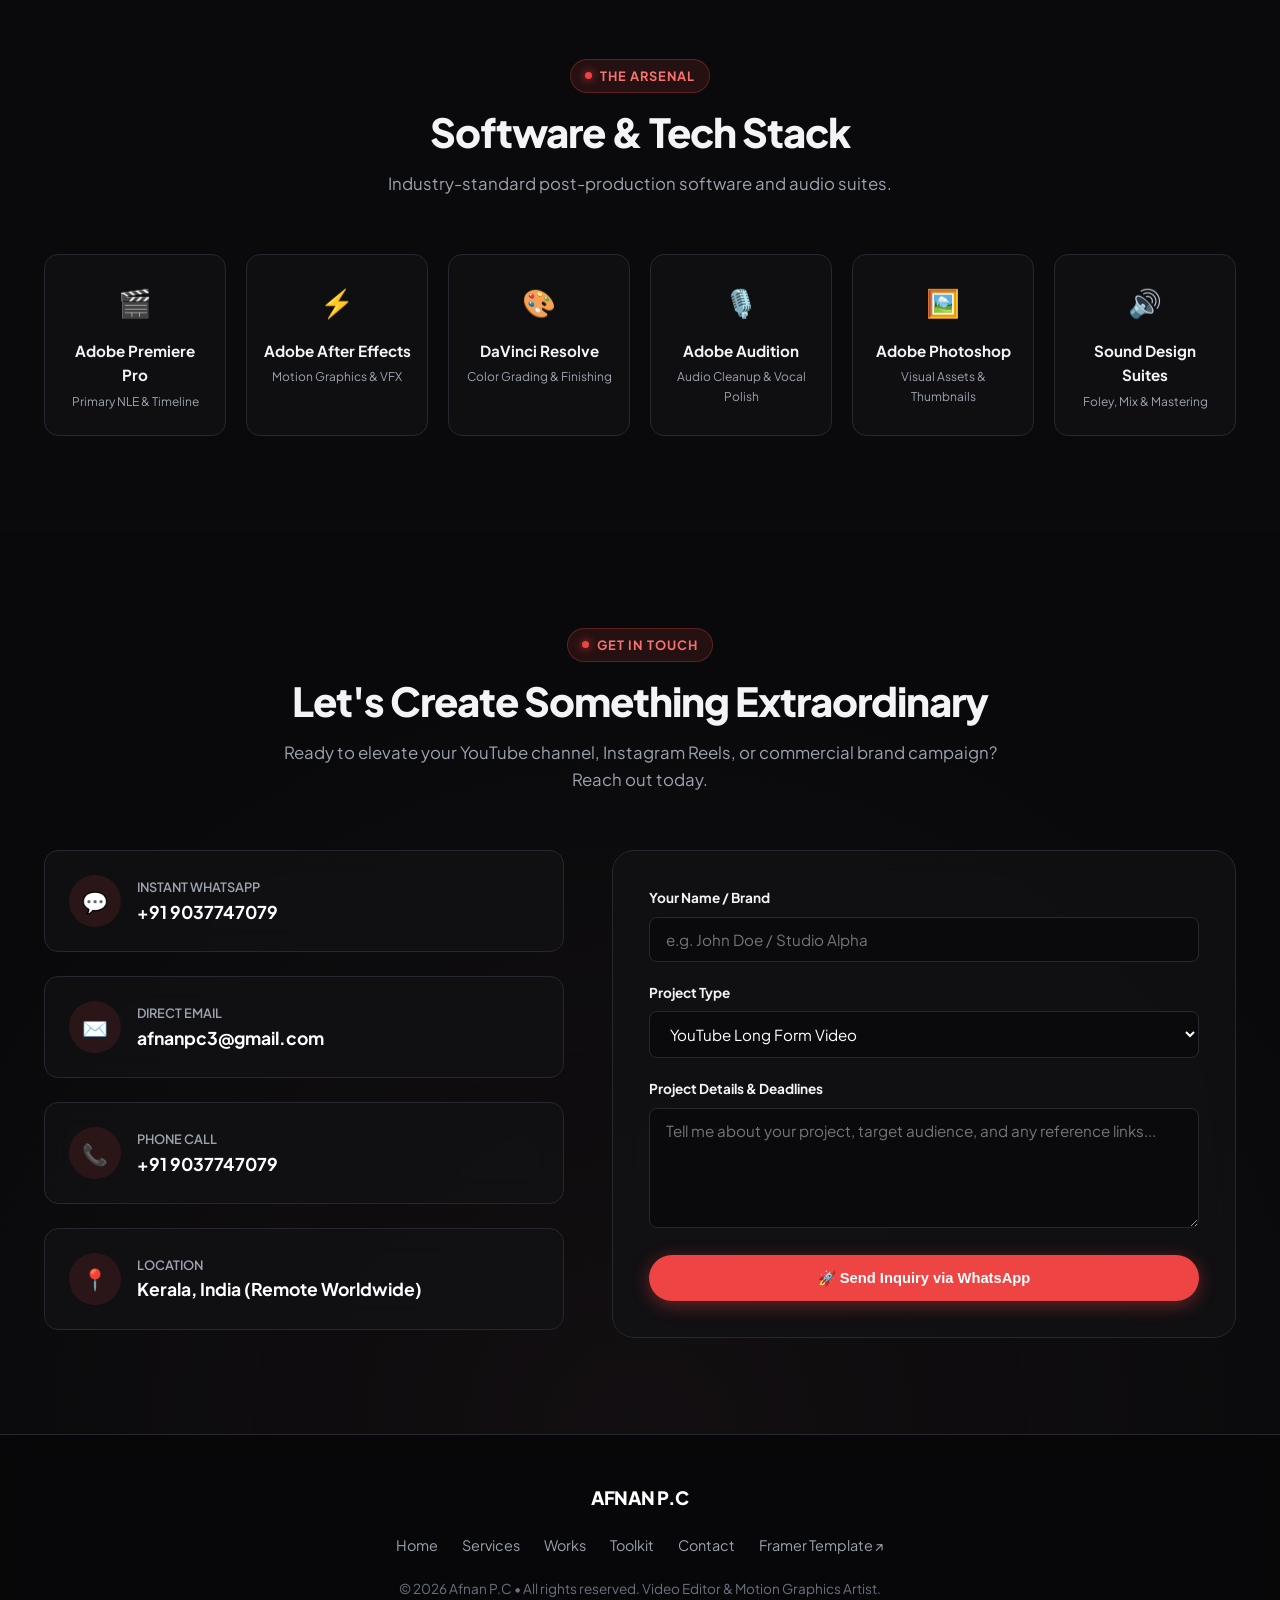
==== commit eb7a50f6: "feat: Extend 3D cinema effect across entire page and bottom sections with scroll-synced artifacts" ====
--- a/index.html
+++ b/index.html
@@ -27,6 +27,8 @@
   <link rel="stylesheet" href="css/style.css">
 </head>
 <body>
+  <!-- Ambient Global 3D Universe Canvas -->
+  <canvas id="global3dCanvas" class="global-3d-canvas" aria-hidden="true"></canvas>
 
   <!-- Navigation Bar -->
   <header class="navbar">
@@ -58,9 +60,6 @@
 
   <!-- Hero Section -->
   <section class="hero" id="home">
-    <!-- Minimal Ambient 3D Canvas -->
-    <canvas id="minimal3dCanvas" class="hero-3d-canvas" aria-hidden="true"></canvas>
-
     <div class="container">
       <div class="hero-content">
         <div class="hero-text">
@@ -434,7 +433,7 @@
   </footer>
 
   <!-- Scripts -->
-  <script src="https://cdnjs.cloudflare.com/ajax/libs/three.js/r128/three.min.js"></script>
+  <script src="js/three.min.js"></script>
   <script src="js/app.js"></script>
 </body>
 </html>
--- a/css/style.css
+++ b/css/style.css
@@ -456,17 +456,22 @@
 }
 
 /* ==========================================================================
-   MINIMAL 3D DESIGN & TACTILE DEPTH
+   GLOBAL 3D UNIVERSE & TACTILE DEPTH
    ========================================================================== */
-.hero-3d-canvas {
-  position: absolute;
+.global-3d-canvas {
+  position: fixed;
   top: 0;
   left: 0;
-  width: 100%;
-  height: 100%;
+  width: 100vw;
+  height: 100vh;
   pointer-events: none;
+  z-index: 0;
+  opacity: 1;
+}
+
+section, .stats-banner, footer {
+  position: relative;
   z-index: 1;
-  opacity: 0.82;
 }
 
 /* Minimal Tactile 3D Micro-Tilt */
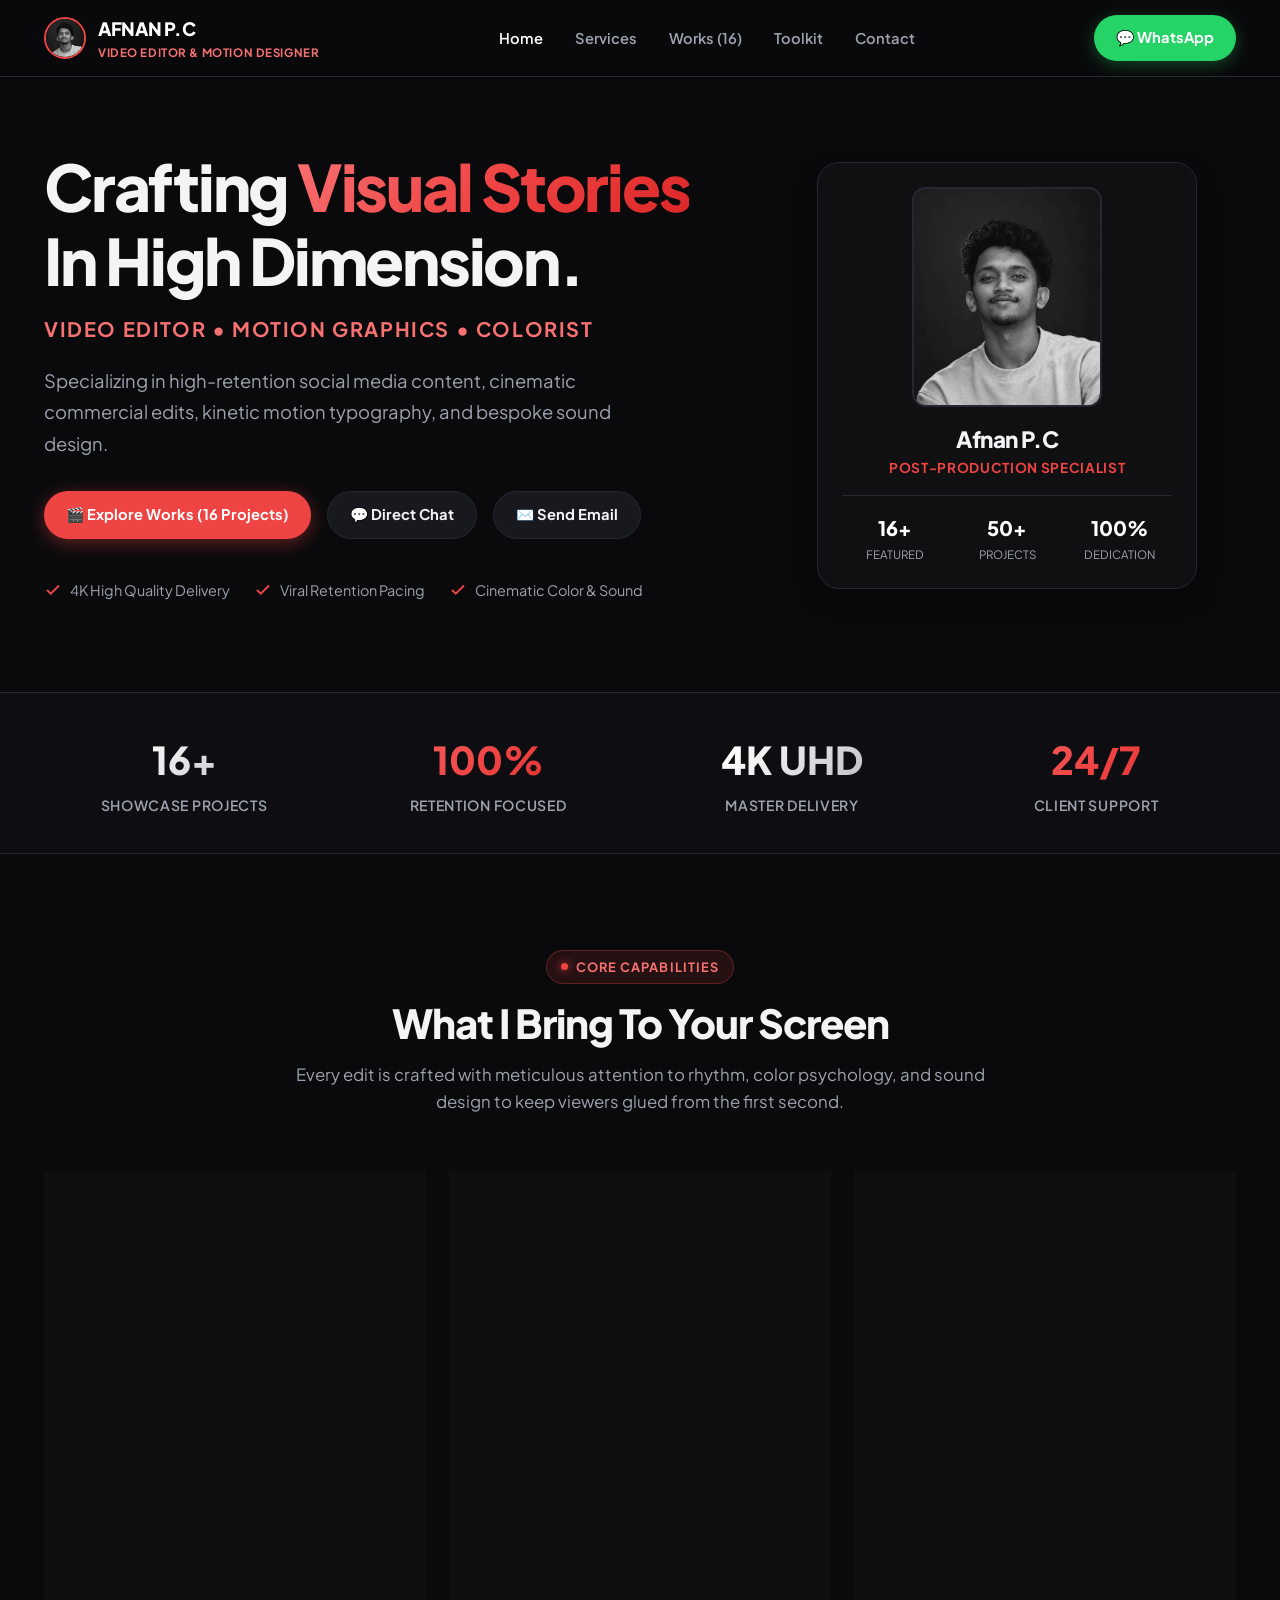
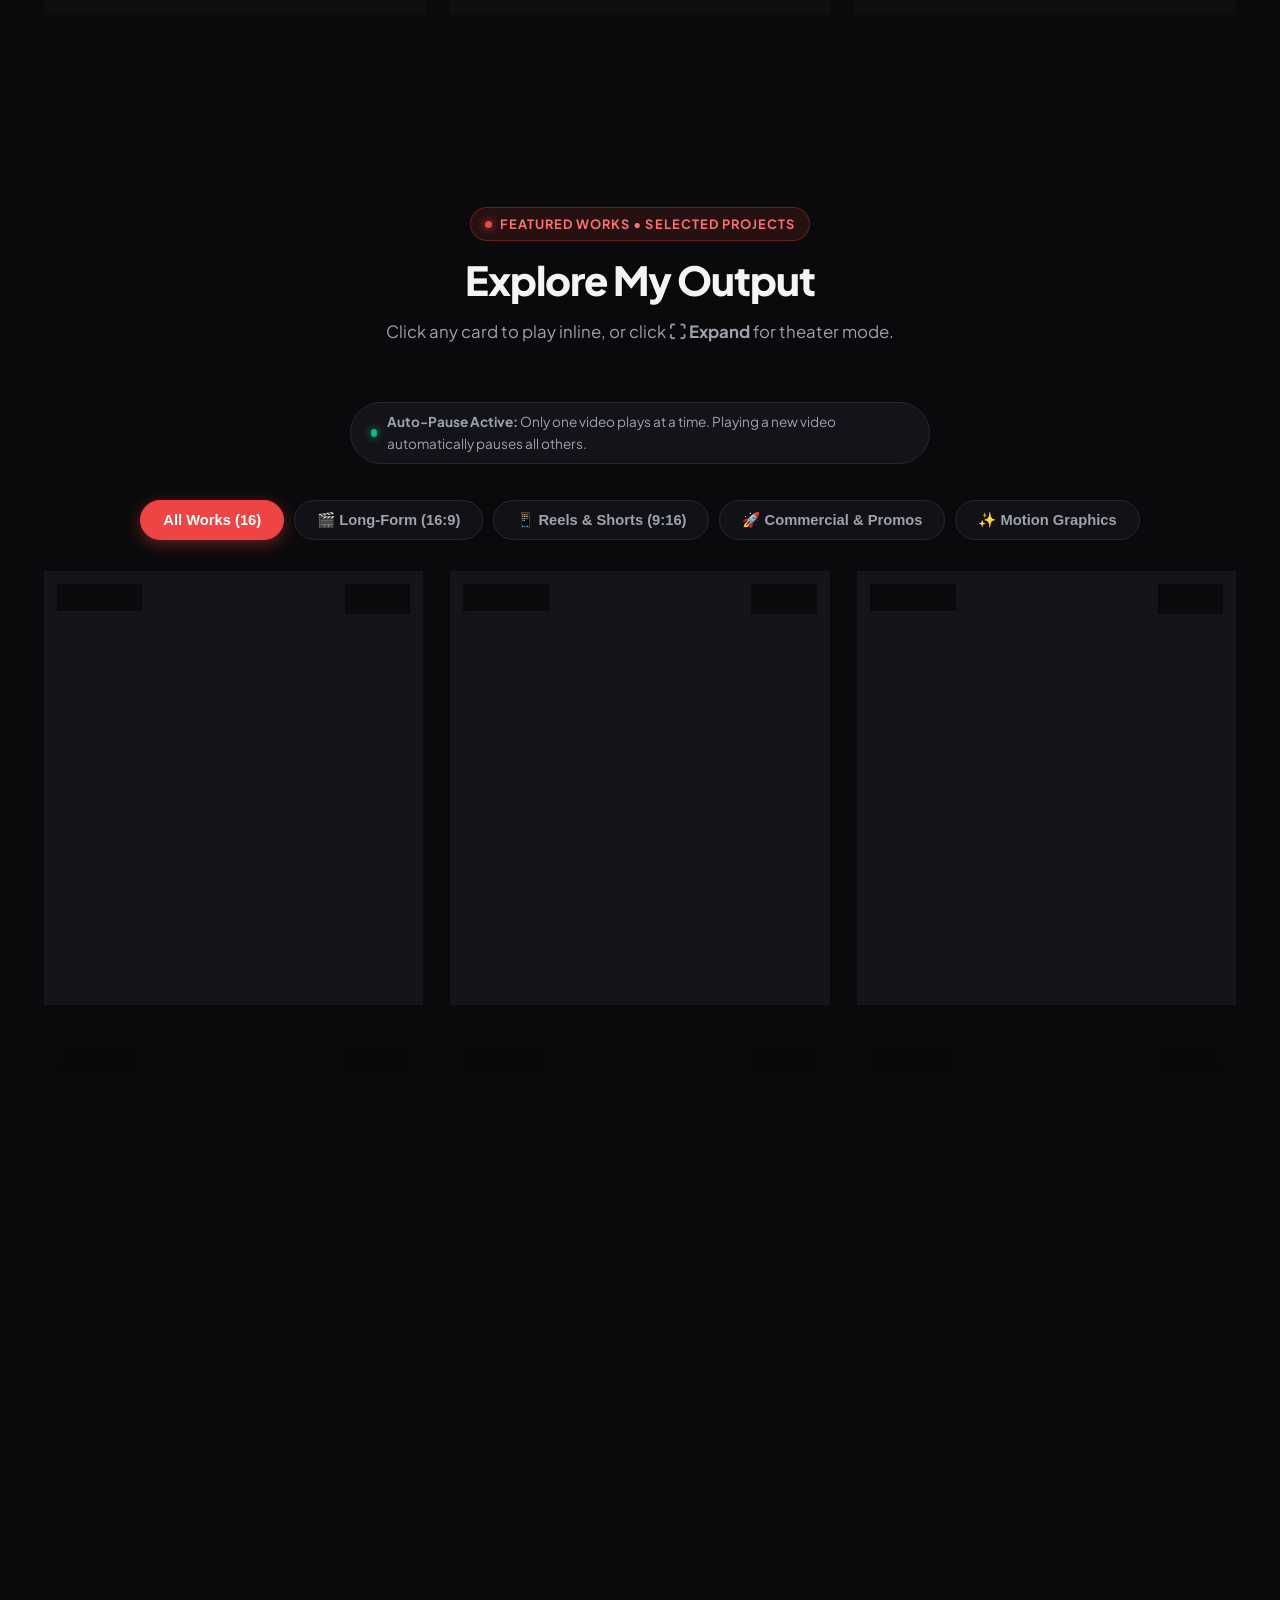
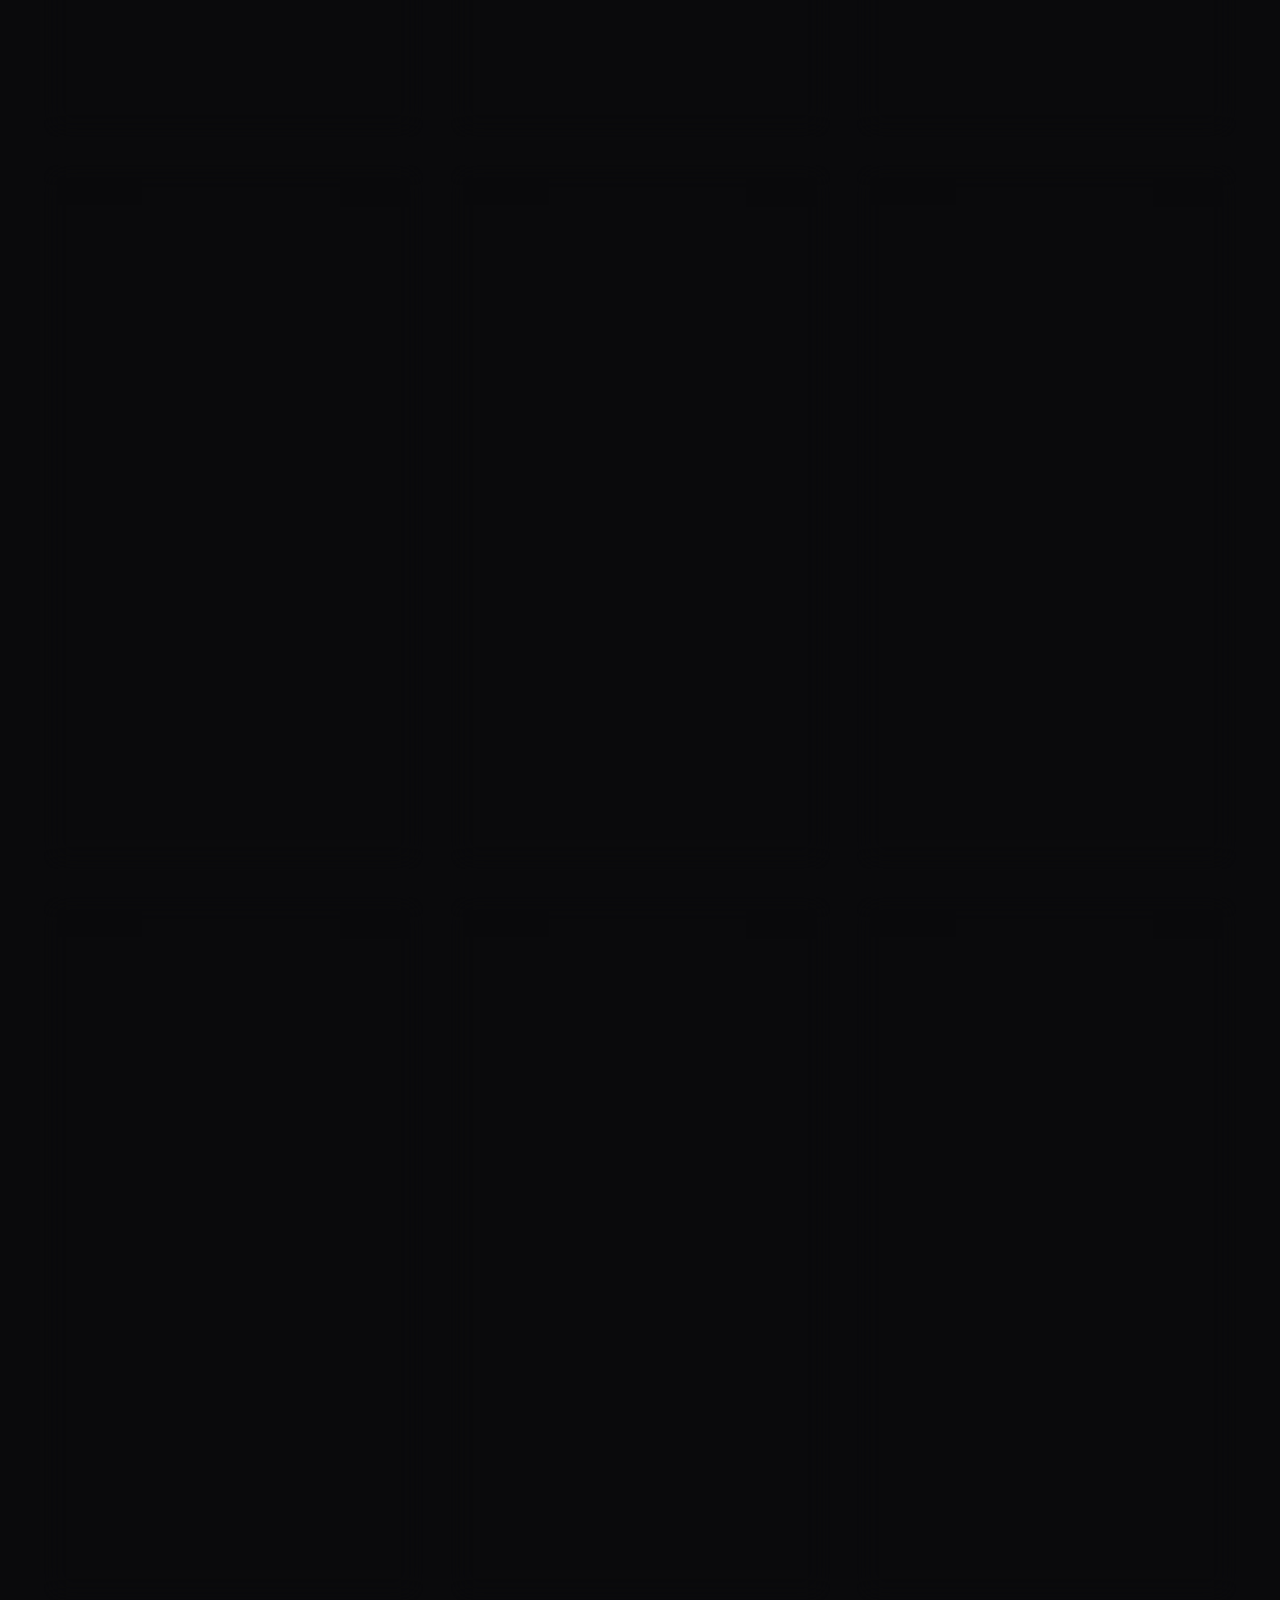
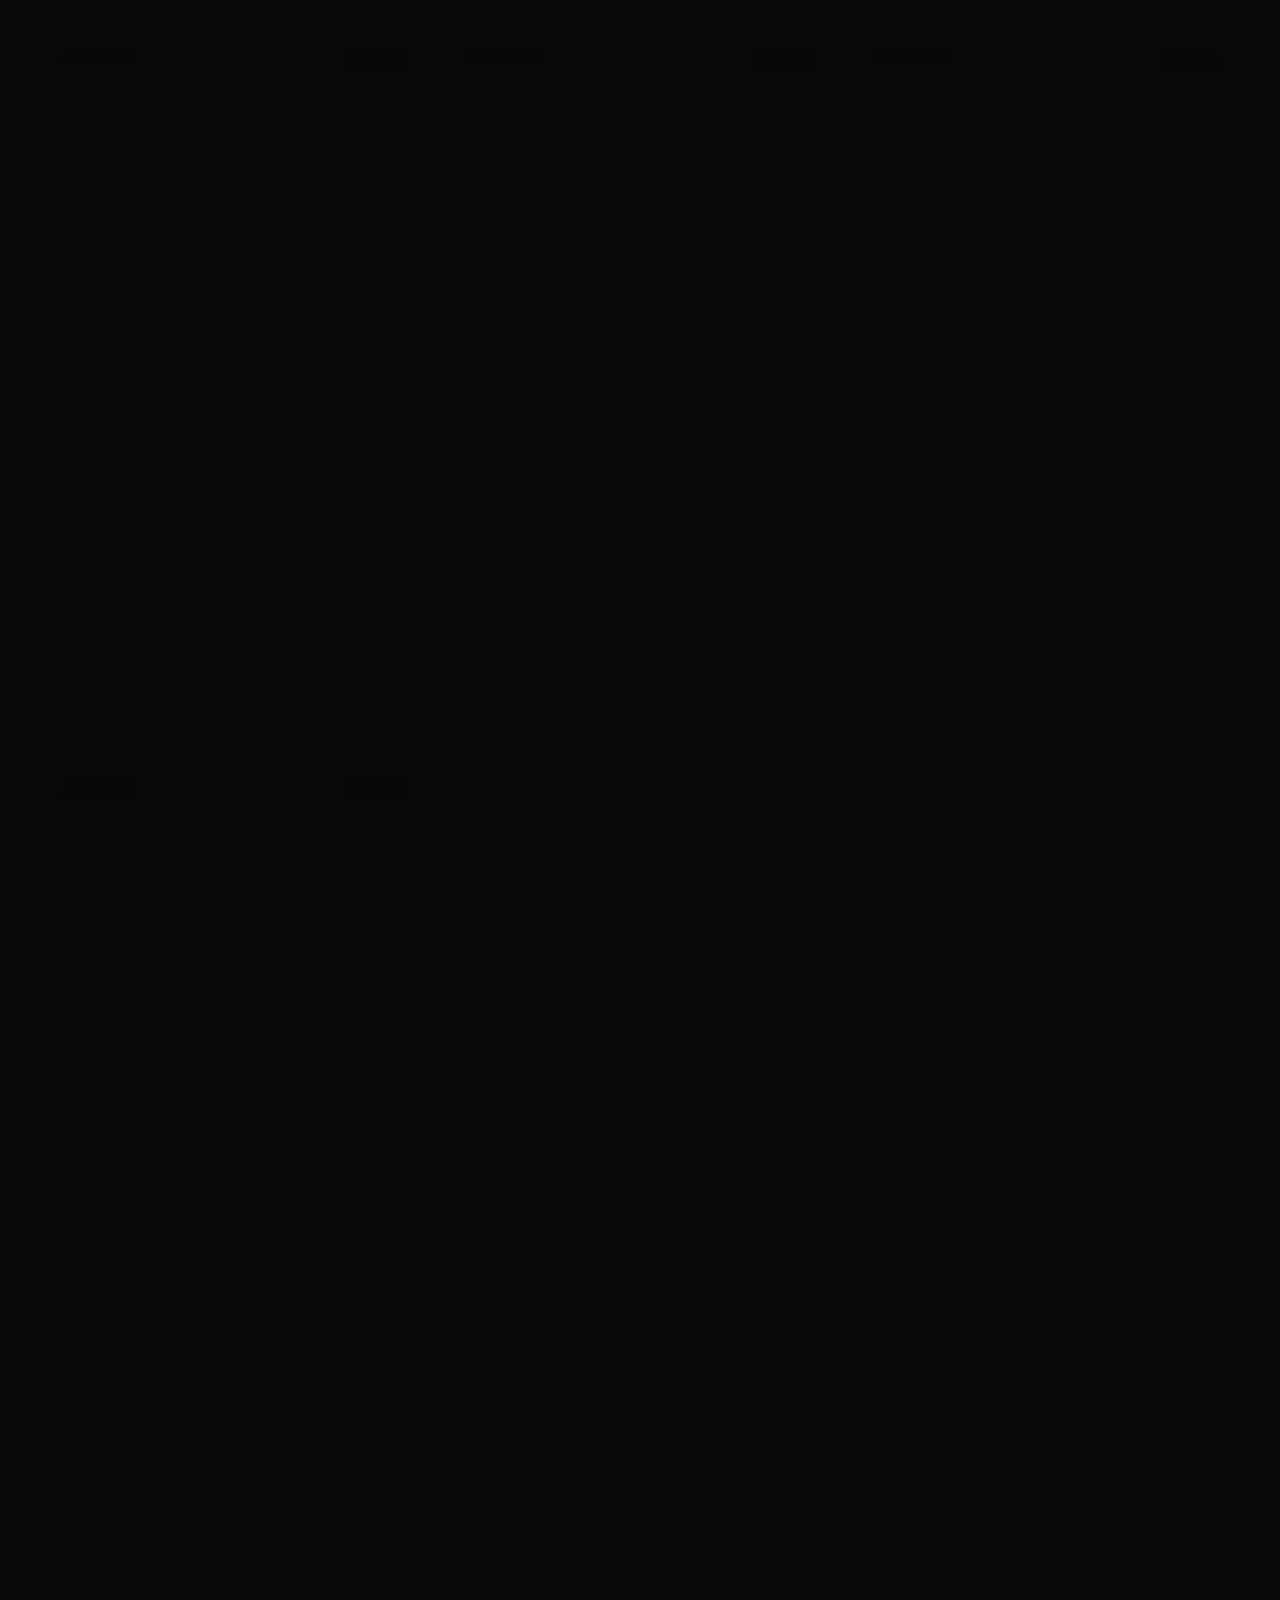
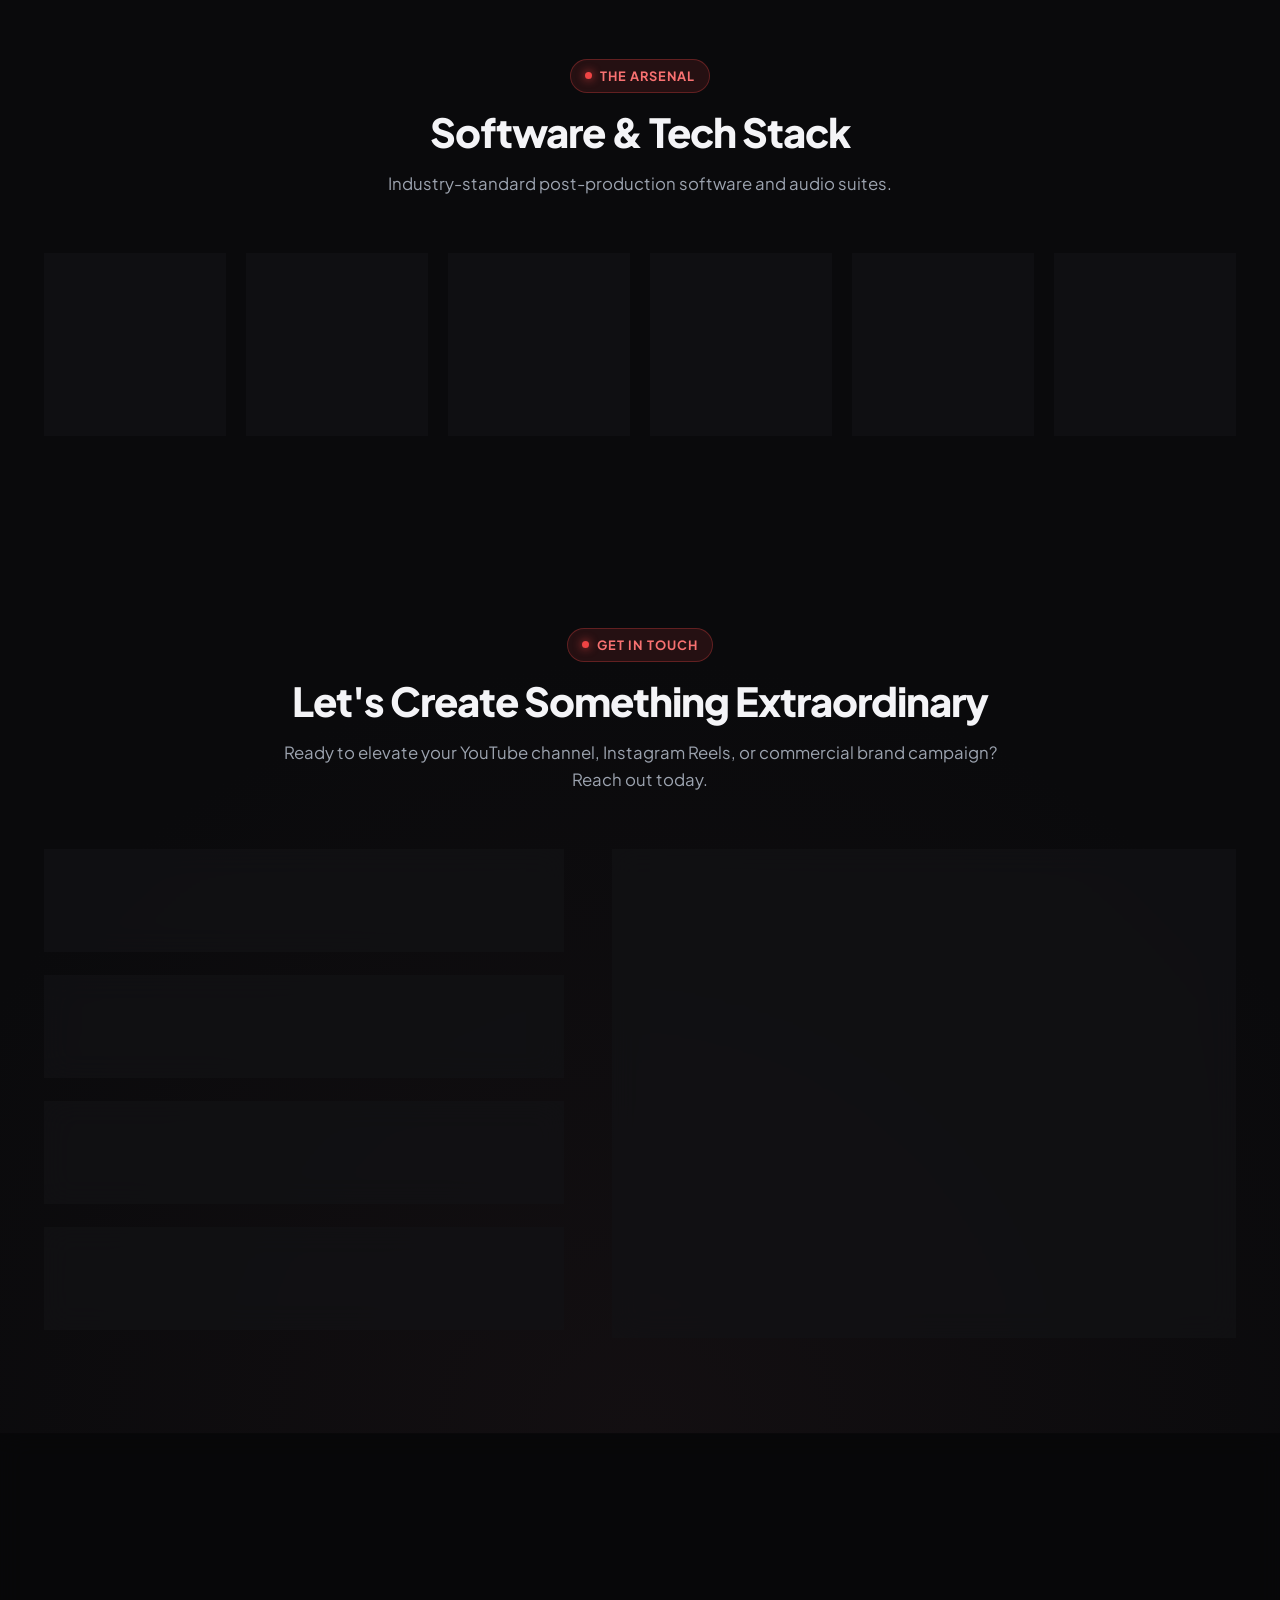
==== commit f32d804a: "refactor: Remove all 3D elements completely, restore clean high-performance 2D portfolio" ====
--- a/index.html
+++ b/index.html
@@ -27,8 +27,6 @@
   <link rel="stylesheet" href="css/style.css">
 </head>
 <body>
-  <!-- Ambient Global 3D Universe Canvas -->
-  <canvas id="global3dCanvas" class="global-3d-canvas" aria-hidden="true"></canvas>
 
   <!-- Navigation Bar -->
   <header class="navbar">
@@ -106,7 +104,7 @@
 
         <!-- Creator Profile Card -->
         <div class="hero-visual">
-          <div class="creator-card minimal-tilt">
+          <div class="creator-card">
             <div class="avatar-wrapper">
               <img src="assets/profile.png" alt="Afnan P.C Profile">
             </div>
@@ -127,11 +125,6 @@
               </div>
             </div>
           </div>
-          <!-- Minimal 3D Floating Badge -->
-          <div class="minimal-3d-floating-badge">
-            <span class="badge-dot-live"></span>
-            <span>4K 60FPS • DaVinci & Premiere</span>
-          </div>
         </div>
       </div>
     </div>
@@ -175,7 +168,7 @@
 
       <div class="services-grid">
         <!-- Service 1 -->
-        <div class="service-card minimal-tilt">
+        <div class="service-card">
           <div class="service-icon">
             <svg width="28" height="28" viewBox="0 0 24 24" fill="none" stroke="currentColor" stroke-width="2"><polygon points="23 7 16 12 23 17 23 7"></polygon><rect x="1" y="5" width="15" height="14" rx="2" ry="2"></rect></svg>
           </div>
@@ -191,7 +184,7 @@
         </div>
 
         <!-- Service 2 -->
-        <div class="service-card minimal-tilt">
+        <div class="service-card">
           <div class="service-icon">
             <svg width="28" height="28" viewBox="0 0 24 24" fill="none" stroke="currentColor" stroke-width="2"><path d="M12 2v20M17 5H9.5a3.5 3.5 0 0 0 0 7h5a3.5 3.5 0 0 1 0 7H6"></path></svg>
           </div>
@@ -207,7 +200,7 @@
         </div>
 
         <!-- Service 3 -->
-        <div class="service-card minimal-tilt">
+        <div class="service-card">
           <div class="service-icon">
             <svg width="28" height="28" viewBox="0 0 24 24" fill="none" stroke="currentColor" stroke-width="2"><circle cx="12" cy="12" r="10"></circle><path d="M12 2a10 10 0 0 1 10 10 10 10 0 0 1-10 10 10 10 0 0 1-10-10 10 10 0 0 1 10-10z"></path></svg>
           </div>
@@ -276,37 +269,37 @@
       </div>
 
       <div class="tools-grid">
-        <div class="tool-badge-card minimal-tilt">
+        <div class="tool-badge-card">
           <div class="tool-icon-wrap">🎬</div>
           <div class="tool-name">Adobe Premiere Pro</div>
           <div class="tool-role">Primary NLE & Timeline</div>
         </div>
 
-        <div class="tool-badge-card minimal-tilt">
+        <div class="tool-badge-card">
           <div class="tool-icon-wrap">⚡</div>
           <div class="tool-name">Adobe After Effects</div>
           <div class="tool-role">Motion Graphics & VFX</div>
         </div>
 
-        <div class="tool-badge-card minimal-tilt">
+        <div class="tool-badge-card">
           <div class="tool-icon-wrap">🎨</div>
           <div class="tool-name">DaVinci Resolve</div>
           <div class="tool-role">Color Grading & Finishing</div>
         </div>
 
-        <div class="tool-badge-card minimal-tilt">
+        <div class="tool-badge-card">
           <div class="tool-icon-wrap">🎙️</div>
           <div class="tool-name">Adobe Audition</div>
           <div class="tool-role">Audio Cleanup & Vocal Polish</div>
         </div>
 
-        <div class="tool-badge-card minimal-tilt">
+        <div class="tool-badge-card">
           <div class="tool-icon-wrap">🖼️</div>
           <div class="tool-name">Adobe Photoshop</div>
           <div class="tool-role">Visual Assets & Thumbnails</div>
         </div>
 
-        <div class="tool-badge-card minimal-tilt">
+        <div class="tool-badge-card">
           <div class="tool-icon-wrap">🔊</div>
           <div class="tool-name">Sound Design Suites</div>
           <div class="tool-role">Foley, Mix & Mastering</div>
@@ -433,7 +426,6 @@
   </footer>
 
   <!-- Scripts -->
-  <script src="js/three.min.js"></script>
   <script src="js/app.js"></script>
 </body>
 </html>
--- a/css/style.css
+++ b/css/style.css
@@ -455,91 +455,6 @@
   margin-top: 2px;
 }
 
-/* ==========================================================================
-   GLOBAL 3D UNIVERSE & TACTILE DEPTH
-   ========================================================================== */
-.global-3d-canvas {
-  position: fixed;
-  top: 0;
-  left: 0;
-  width: 100vw;
-  height: 100vh;
-  pointer-events: none;
-  z-index: 0;
-  opacity: 1;
-}
-
-section, .stats-banner, footer {
-  position: relative;
-  z-index: 1;
-}
-
-/* Minimal Tactile 3D Micro-Tilt */
-.minimal-tilt {
-  transform-style: preserve-3d;
-  transition: transform 0.22s cubic-bezier(0.2, 0, 0.2, 1), box-shadow 0.25s ease, border-color 0.25s ease;
-  will-change: transform;
-  position: relative;
-}
-
-/* Soft Dynamic Sheen */
-.minimal-sheen {
-  position: absolute;
-  inset: 0;
-  border-radius: inherit;
-  pointer-events: none;
-  z-index: 4;
-  opacity: 0;
-  transition: opacity 0.3s ease;
-  mix-blend-mode: screen;
-}
-
-/* Minimal 3D Floating Badge (Hero) */
-.minimal-3d-floating-badge {
-  position: absolute;
-  bottom: -18px;
-  left: 50%;
-  transform: translateX(-50%);
-  background: rgba(18, 18, 24, 0.92);
-  backdrop-filter: blur(14px);
-  -webkit-backdrop-filter: blur(14px);
-  border: 1px solid rgba(239, 68, 68, 0.45);
-  box-shadow: 0 10px 28px -4px rgba(0, 0, 0, 0.8), 0 0 16px rgba(239, 68, 68, 0.25);
-  padding: 8px 18px;
-  border-radius: var(--radius-full);
-  display: inline-flex;
-  align-items: center;
-  gap: 10px;
-  font-size: 0.82rem;
-  font-weight: 700;
-  color: #ffffff;
-  white-space: nowrap;
-  z-index: 5;
-  animation: minimalFloat3D 4s ease-in-out infinite;
-}
-
-.badge-dot-live {
-  width: 8px;
-  height: 8px;
-  background: #10b981;
-  border-radius: 50%;
-  box-shadow: 0 0 10px #10b981;
-  animation: pulseLive 2s infinite ease-in-out;
-}
-
-@keyframes pulseLive {
-  0%, 100% { opacity: 1; transform: scale(1); }
-  50% { opacity: 0.6; transform: scale(0.85); }
-}
-
-@keyframes minimalFloat3D {
-  0%, 100% {
-    transform: translateX(-50%) translateY(0px);
-  }
-  50% {
-    transform: translateX(-50%) translateY(-6px);
-  }
-}
 
 /* ==========================================================================
    STATS BAR
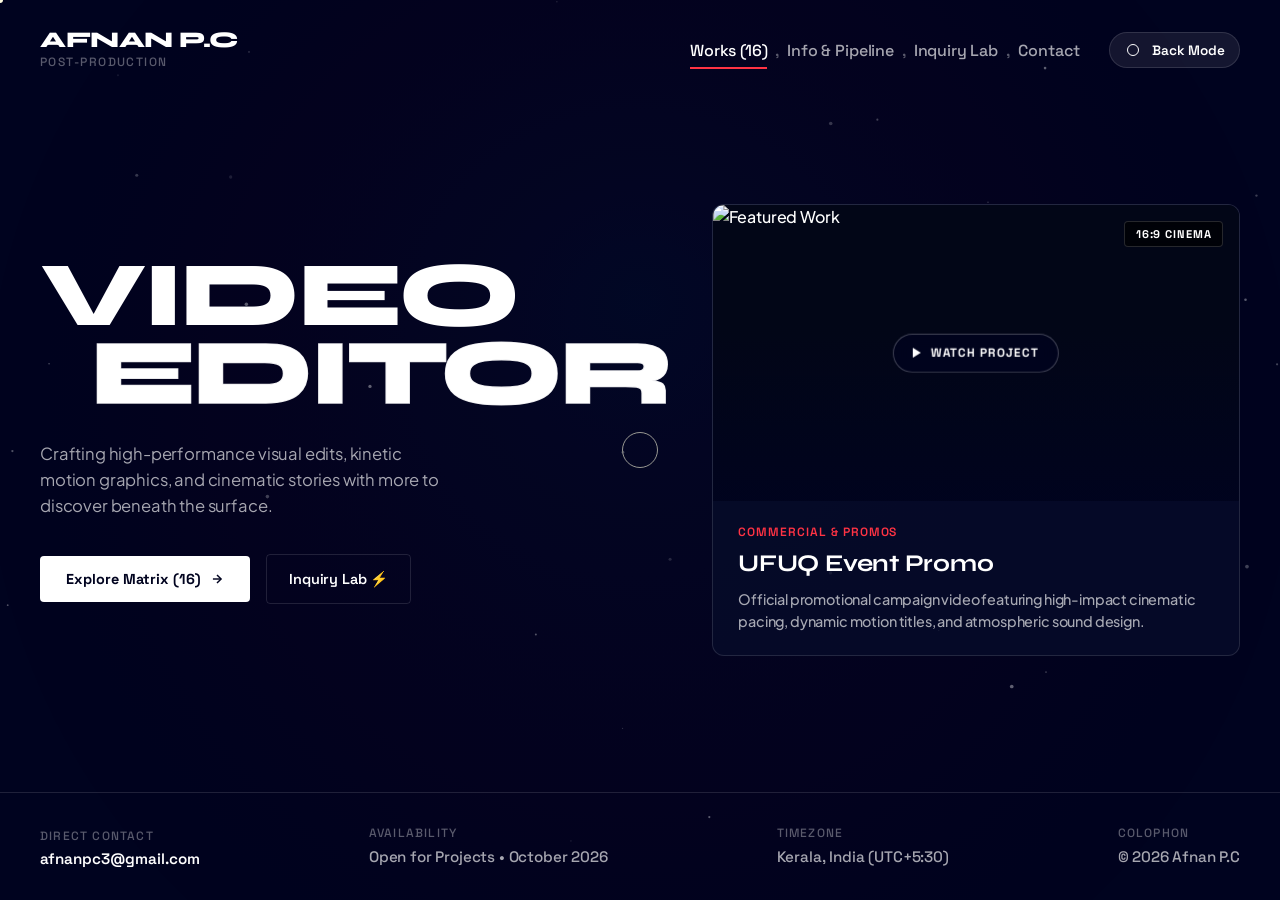
==== commit a36e91e4: "feat: expand portfolio into 3-page creative experience with 3D back mode, pipeline, and interactive " ====
--- a/index.html
+++ b/index.html
@@ -1,431 +1,319 @@
 <!DOCTYPE html>
-<html lang="en">
+<html lang="en" class="is-loading">
 <head>
   <meta charset="UTF-8">
   <meta name="viewport" content="width=device-width, initial-scale=1.0">
   
-  <!-- Primary Meta Tags -->
-  <title>AFNAN P.C | Cinematic Portfolio • Video Editor & Motion Designer</title>
-  <meta name="title" content="AFNAN P.C | Cinematic Portfolio • Video Editor & Motion Designer">
-  <meta name="description" content="Portfolio of Afnan P.C – Professional video editor specializing in high-impact social media content, kinetic motion graphics, commercial edits, and sound design.">
-  <meta name="keywords" content="Video Editor, Motion Graphics, Color Grading, Sound Design, Kerala, YouTube Editor, Reels Editor, Premiere Pro, After Effects, DaVinci Resolve">
+  <title>Afnan P.C — Video Editor & Motion Designer</title>
+  <meta name="title" content="Afnan P.C — Video Editor & Motion Designer">
+  <meta name="description" content="Cinematic video editor, motion graphics artist, and colorist crafting high-impact visuals and storytelling.">
+  <meta name="keywords" content="Video Editor, Motion Graphics, Colorist, Kerala, Reels, YouTube Editor, Premiere Pro, After Effects, DaVinci Resolve">
   <meta name="author" content="Afnan P.C">
-  
-  <!-- Open Graph / Facebook -->
+
+  <!-- Open Graph / Meta -->
   <meta property="og:type" content="website">
-  <meta property="og:url" content="https://afnanpc.framer.website/">
-  <meta property="og:title" content="AFNAN P.C | Cinematic Portfolio • Video Editor & Motion Designer">
-  <meta property="og:description" content="Explore the video editing and motion graphics portfolio of Afnan P.C.">
+  <meta property="og:title" content="Afnan P.C — Video Editor & Motion Designer">
+  <meta property="og:description" content="Cinematic video editing and motion graphics portfolio inspired by Raphael Segerman.">
   <meta property="og:image" content="assets/profile.png">
 
-  <!-- Fonts -->
+  <!-- Google Fonts: Syne, Space Grotesk, Plus Jakarta Sans -->
   <link rel="preconnect" href="https://fonts.googleapis.com">
   <link rel="preconnect" href="https://fonts.gstatic.com" crossorigin>
-  <link href="https://fonts.googleapis.com/css2?family=Plus+Jakarta+Sans:wght@400;500;600;700;800&display=swap" rel="stylesheet">
+  <link href="https://fonts.googleapis.com/css2?family=Plus+Jakarta+Sans:wght@400;500;600;700&family=Space+Grotesk:wght@500;700&family=Syne:wght@700;800&display=swap" rel="stylesheet">
   
-  <!-- Styles -->
   <link rel="stylesheet" href="css/style.css">
 </head>
-<body>
-
-  <!-- Navigation Bar -->
-  <header class="navbar">
-    <div class="container">
-      <a href="#home" class="nav-brand">
-        <img src="assets/profile.png" alt="Afnan P.C" class="brand-avatar">
-        <div class="brand-info">
-          <span class="brand-name">AFNAN P.C</span>
-          <span class="brand-tag">Video Editor & Motion Designer</span>
-        </div>
-      </a>
-
-      <ul class="nav-links" id="navLinks">
-        <li><a href="#home" class="nav-link active">Home</a></li>
-        <li><a href="#services" class="nav-link">Services</a></li>
-        <li><a href="#works" class="nav-link">Works (16)</a></li>
-        <li><a href="#skills" class="nav-link">Toolkit</a></li>
-        <li><a href="#contact" class="nav-link">Contact</a></li>
-      </ul>
-
-      <div class="nav-actions">
-        <a href="https://wa.me/919037747079?text=Hi%20Afnan,%20I%20want%20to%20discuss%20a%20video%20project" target="_blank" rel="noopener noreferrer" class="btn btn-whatsapp">
-          <span>💬 WhatsApp</span>
-        </a>
-        <button class="mobile-menu-btn" id="mobileMenuBtn" aria-label="Toggle menu">☰</button>
-      </div>
-    </div>
-  </header>
-
-  <!-- Hero Section -->
-  <section class="hero" id="home">
-    <div class="container">
-      <div class="hero-content">
-        <div class="hero-text">
-
-          <h1 class="hero-title">
-            Crafting <span class="text-gradient-red">Visual Stories</span> In High Dimension.
-          </h1>
-          
-          <div class="hero-role">
-            VIDEO EDITOR • MOTION GRAPHICS • COLORIST
-          </div>
-
-          <p class="hero-bio">
-            Specializing in high-retention social media content, cinematic commercial edits, kinetic motion typography, and bespoke sound design.
-          </p>
-
-          <div class="hero-actions">
-            <a href="#works" class="btn btn-primary">
-              <span>🎬 Explore Works (16 Projects)</span>
-            </a>
-            <a href="https://wa.me/919037747079" target="_blank" rel="noopener noreferrer" class="btn btn-secondary">
-              <span>💬 Direct Chat</span>
-            </a>
-            <a href="mailto:afnanpc3@gmail.com" class="btn btn-secondary">
-              <span>✉️ Send Email</span>
-            </a>
-          </div>
-
-          <div class="hero-features">
-            <div class="hero-feat-item">
-              <svg width="18" height="18" viewBox="0 0 24 24" fill="none" stroke="currentColor" stroke-width="2.5"><polyline points="20 6 9 17 4 12"></polyline></svg>
-              <span>4K High Quality Delivery</span>
-            </div>
-            <div class="hero-feat-item">
-              <svg width="18" height="18" viewBox="0 0 24 24" fill="none" stroke="currentColor" stroke-width="2.5"><polyline points="20 6 9 17 4 12"></polyline></svg>
-              <span>Viral Retention Pacing</span>
-            </div>
-            <div class="hero-feat-item">
-              <svg width="18" height="18" viewBox="0 0 24 24" fill="none" stroke="currentColor" stroke-width="2.5"><polyline points="20 6 9 17 4 12"></polyline></svg>
-              <span>Cinematic Color & Sound</span>
-            </div>
-          </div>
-        </div>
-
-        <!-- Creator Profile Card -->
-        <div class="hero-visual">
-          <div class="creator-card">
-            <div class="avatar-wrapper">
-              <img src="assets/profile.png" alt="Afnan P.C Profile">
-            </div>
-            <h2 class="creator-name">Afnan P.C</h2>
-            <div class="creator-specialty">Post-Production Specialist</div>
-            <div class="creator-stats">
-              <div class="stat-item">
-                <div class="stat-num">16+</div>
-                <div class="stat-lbl">Featured</div>
-              </div>
-              <div class="stat-item">
-                <div class="stat-num">50+</div>
-                <div class="stat-lbl">Projects</div>
-              </div>
-              <div class="stat-item">
-                <div class="stat-num">100%</div>
-                <div class="stat-lbl">Dedication</div>
-              </div>
-            </div>
-          </div>
-        </div>
-      </div>
-    </div>
-  </section>
-
-  <!-- Stats Banner -->
-  <div class="stats-banner">
-    <div class="container">
-      <div class="banner-stat-box">
-        <div class="banner-stat-value text-gradient">16+</div>
-        <div class="banner-stat-label">Showcase Projects</div>
-      </div>
-      <div class="banner-stat-box">
-        <div class="banner-stat-value text-gradient-red">100%</div>
-        <div class="banner-stat-label">Retention Focused</div>
-      </div>
-      <div class="banner-stat-box">
-        <div class="banner-stat-value text-gradient">4K UHD</div>
-        <div class="banner-stat-label">Master Delivery</div>
-      </div>
-      <div class="banner-stat-box">
-        <div class="banner-stat-value text-gradient-red">24/7</div>
-        <div class="banner-stat-label">Client Support</div>
-      </div>
+<body class="mode-front" tabindex="-1">
+
+  <!-- Custom Fluid Cursor -->
+  <div class="custom-cursor" id="customCursor">
+    <div class="cursor-dot"></div>
+    <div class="cursor-circle">
+      <span class="cursor-text" id="cursorText"></span>
     </div>
   </div>
 
-  <!-- Services Section -->
-  <section class="services" id="services">
-    <div class="container">
-      <div class="section-header">
-        <div class="section-badge">
-          <span class="dot"></span>
-          <span>Core Capabilities</span>
-        </div>
-        <h2 class="section-title">What I Bring To Your Screen</h2>
-        <p class="section-desc">
-          Every edit is crafted with meticulous attention to rhythm, color psychology, and sound design to keep viewers glued from the first second.
-        </p>
-      </div>
-
-      <div class="services-grid">
-        <!-- Service 1 -->
-        <div class="service-card">
-          <div class="service-icon">
-            <svg width="28" height="28" viewBox="0 0 24 24" fill="none" stroke="currentColor" stroke-width="2"><polygon points="23 7 16 12 23 17 23 7"></polygon><rect x="1" y="5" width="15" height="14" rx="2" ry="2"></rect></svg>
-          </div>
-          <h3>Cinematic Video Editing</h3>
-          <p>
-            Seamless narrative pacing, multicam editing, color grading with custom LUTs, and layered audio design for YouTube, documentaries, and commercials.
-          </p>
-          <ul class="service-points">
-            <li><svg width="16" height="16" viewBox="0 0 24 24" fill="none" stroke="currentColor" stroke-width="2.5"><polyline points="20 6 9 17 4 12"></polyline></svg> High-retention hooks & pacing</li>
-            <li><svg width="16" height="16" viewBox="0 0 24 24" fill="none" stroke="currentColor" stroke-width="2.5"><polyline points="20 6 9 17 4 12"></polyline></svg> Custom color correction & LUTs</li>
-            <li><svg width="16" height="16" viewBox="0 0 24 24" fill="none" stroke="currentColor" stroke-width="2.5"><polyline points="20 6 9 17 4 12"></polyline></svg> SFX, foley & music beat-sync</li>
-          </ul>
-        </div>
-
-        <!-- Service 2 -->
-        <div class="service-card">
-          <div class="service-icon">
-            <svg width="28" height="28" viewBox="0 0 24 24" fill="none" stroke="currentColor" stroke-width="2"><path d="M12 2v20M17 5H9.5a3.5 3.5 0 0 0 0 7h5a3.5 3.5 0 0 1 0 7H6"></path></svg>
-          </div>
-          <h3>Motion Graphics & Visual Effects</h3>
-          <p>
-            Engaging animated titles, kinetic typography, graphic overlays, and visual effects that give your content premium production value.
-          </p>
-          <ul class="service-points">
-            <li><svg width="16" height="16" viewBox="0 0 24 24" fill="none" stroke="currentColor" stroke-width="2.5"><polyline points="20 6 9 17 4 12"></polyline></svg> Kinetic typography & animated titles</li>
-            <li><svg width="16" height="16" viewBox="0 0 24 24" fill="none" stroke="currentColor" stroke-width="2.5"><polyline points="20 6 9 17 4 12"></polyline></svg> Logo reveals & motion lower thirds</li>
-            <li><svg width="16" height="16" viewBox="0 0 24 24" fill="none" stroke="currentColor" stroke-width="2.5"><polyline points="20 6 9 17 4 12"></polyline></svg> Seamless wipes, glitches & particle FX</li>
-          </ul>
-        </div>
-
-        <!-- Service 3 -->
-        <div class="service-card">
-          <div class="service-icon">
-            <svg width="28" height="28" viewBox="0 0 24 24" fill="none" stroke="currentColor" stroke-width="2"><circle cx="12" cy="12" r="10"></circle><path d="M12 2a10 10 0 0 1 10 10 10 10 0 0 1-10 10 10 10 0 0 1-10-10 10 10 0 0 1 10-10z"></path></svg>
-          </div>
-          <h3>Cinematic Color Grading & Sound</h3>
-          <p>
-            DaVinci Resolve color correction, film emulation LUTs, high-impact audio cleanup, Foley, and immersive sound design.
-          </p>
-          <ul class="service-points">
-            <li><svg width="16" height="16" viewBox="0 0 24 24" fill="none" stroke="currentColor" stroke-width="2.5"><polyline points="20 6 9 17 4 12"></polyline></svg> Hollywood Teal & Orange and filmic LUT grading</li>
-            <li><svg width="16" height="16" viewBox="0 0 24 24" fill="none" stroke="currentColor" stroke-width="2.5"><polyline points="20 6 9 17 4 12"></polyline></svg> Rhythmic beat-matching & SFX sound design</li>
-            <li><svg width="16" height="16" viewBox="0 0 24 24" fill="none" stroke="currentColor" stroke-width="2.5"><polyline points="20 6 9 17 4 12"></polyline></svg> Audio mastering, dialogue cleanup & EQ balance</li>
-          </ul>
-        </div>
-      </div>
-    </div>
-  </section>
-
-  <!-- Portfolio Works Showcase Section -->
-  <section class="portfolio" id="works">
-    <div class="container">
-      <div class="section-header">
-        <div class="section-badge">
-          <span class="dot"></span>
-          <span>Featured Works • Selected Projects</span>
-        </div>
-        <h2 class="section-title">Explore My Output</h2>
-        <p class="section-desc">
-          Click any card to play inline, or click <strong>⛶ Expand</strong> for theater mode.
-        </p>
-      </div>
-
-      <!-- Playback Mode Info Bar -->
-      <div class="playback-info-bar">
-        <span class="info-dot"></span>
-        <span><strong>Auto-Pause Active:</strong> Only one video plays at a time. Playing a new video automatically pauses all others.</span>
-      </div>
-
-      <!-- Filter Tabs -->
-      <div class="filter-container">
-        <button class="filter-btn active" data-filter="all">All Works (16)</button>
-        <button class="filter-btn" data-filter="long">🎬 Long-Form (16:9)</button>
-        <button class="filter-btn" data-filter="short">📱 Reels & Shorts (9:16)</button>
-        <button class="filter-btn" data-filter="promo">🚀 Commercial & Promos</button>
-        <button class="filter-btn" data-filter="motion">✨ Motion Graphics</button>
-      </div>
-
-      <!-- Dynamic Portfolio Grid -->
-      <div class="portfolio-grid" id="portfolioGrid">
-        <!-- Rendered dynamically by js/app.js -->
-      </div>
-    </div>
-  </section>
-
-  <!-- Skills & Software Stack Section -->
-  <section class="skills" id="skills">
-    <div class="container">
-      <div class="section-header">
-        <div class="section-badge">
-          <span class="dot"></span>
-          <span>The Arsenal</span>
-        </div>
-        <h2 class="section-title">Software & Tech Stack</h2>
-        <p class="section-desc">
-          Industry-standard post-production software and audio suites.
-        </p>
-      </div>
-
-      <div class="tools-grid">
-        <div class="tool-badge-card">
-          <div class="tool-icon-wrap">🎬</div>
-          <div class="tool-name">Adobe Premiere Pro</div>
-          <div class="tool-role">Primary NLE & Timeline</div>
-        </div>
-
-        <div class="tool-badge-card">
-          <div class="tool-icon-wrap">⚡</div>
-          <div class="tool-name">Adobe After Effects</div>
-          <div class="tool-role">Motion Graphics & VFX</div>
-        </div>
-
-        <div class="tool-badge-card">
-          <div class="tool-icon-wrap">🎨</div>
-          <div class="tool-name">DaVinci Resolve</div>
-          <div class="tool-role">Color Grading & Finishing</div>
-        </div>
-
-        <div class="tool-badge-card">
-          <div class="tool-icon-wrap">🎙️</div>
-          <div class="tool-name">Adobe Audition</div>
-          <div class="tool-role">Audio Cleanup & Vocal Polish</div>
-        </div>
-
-        <div class="tool-badge-card">
-          <div class="tool-icon-wrap">🖼️</div>
-          <div class="tool-name">Adobe Photoshop</div>
-          <div class="tool-role">Visual Assets & Thumbnails</div>
-        </div>
-
-        <div class="tool-badge-card">
-          <div class="tool-icon-wrap">🔊</div>
-          <div class="tool-name">Sound Design Suites</div>
-          <div class="tool-role">Foley, Mix & Mastering</div>
-        </div>
-      </div>
-    </div>
-  </section>
-
-  <!-- Contact & Hire Section -->
-  <section class="contact-section" id="contact">
-    <div class="container">
-      <div class="section-header">
-        <div class="section-badge">
-          <span class="dot"></span>
-          <span>Get In Touch</span>
-        </div>
-        <h2 class="section-title">Let's Create Something Extraordinary</h2>
-        <p class="section-desc">
-          Ready to elevate your YouTube channel, Instagram Reels, or commercial brand campaign? Reach out today.
-        </p>
-      </div>
-
-      <div class="contact-layout">
-        <!-- Direct Contacts -->
-        <div class="contact-details">
-          <a href="https://wa.me/919037747079?text=Hi%20Afnan,%20I%20have%20a%20project%20inquiry" target="_blank" rel="noopener noreferrer" class="contact-card-box">
-            <div class="contact-icon-bubble">💬</div>
-            <div>
-              <div class="contact-box-title">Instant WhatsApp</div>
-              <div class="contact-box-val">+91 9037747079</div>
-            </div>
-          </a>
-
-          <a href="mailto:afnanpc3@gmail.com" class="contact-card-box">
-            <div class="contact-icon-bubble">✉️</div>
-            <div>
-              <div class="contact-box-title">Direct Email</div>
-              <div class="contact-box-val">afnanpc3@gmail.com</div>
-            </div>
-          </a>
-
-          <a href="tel:+919037747079" class="contact-card-box">
-            <div class="contact-icon-bubble">📞</div>
-            <div>
-              <div class="contact-box-title">Phone Call</div>
-              <div class="contact-box-val">+91 9037747079</div>
-            </div>
-          </a>
-
-          <div class="contact-card-box" style="cursor: default;">
-            <div class="contact-icon-bubble">📍</div>
-            <div>
-              <div class="contact-box-title">Location</div>
-              <div class="contact-box-val">Kerala, India (Remote Worldwide)</div>
-            </div>
-          </div>
-        </div>
-
-        <!-- Direct Inquiry Form -->
-        <div class="inquiry-form-card">
-          <form id="contactForm">
-            <div class="form-group">
-              <label for="clientName">Your Name / Brand</label>
-              <input type="text" id="clientName" class="form-control" placeholder="e.g. John Doe / Studio Alpha" required>
-            </div>
-
-            <div class="form-group">
-              <label for="projectType">Project Type</label>
-              <select id="projectType" class="form-control">
-                <option value="YouTube Long Form Video">YouTube Long Form Video</option>
-                <option value="Instagram Reels / Shorts">Instagram Reels / Shorts (Batch)</option>
-                <option value="Motion Graphics & Title Design">Motion Graphics & Title Design</option>
-                <option value="Commercial / Promo Video">Commercial / Promo Video</option>
-                <option value="Color Grading & Cinematic Sound">Color Grading & Cinematic Sound</option>
-                <option value="Full Channel Video Editing Package">Full Channel Video Editing Package</option>
-              </select>
-            </div>
-
-            <div class="form-group">
-              <label for="projectDetails">Project Details & Deadlines</label>
-              <textarea id="projectDetails" class="form-control" placeholder="Tell me about your project, target audience, and any reference links..."></textarea>
-            </div>
-
-            <button type="submit" class="btn btn-primary" style="width: 100%; padding: 14px;">
-              <span>🚀 Send Inquiry via WhatsApp</span>
-            </button>
-          </form>
-        </div>
-      </div>
-    </div>
-  </section>
-
-  <!-- Video Player Modal (Theater Mode) -->
-  <div class="modal-overlay" id="videoModal" role="dialog" aria-modal="true">
-    <div class="modal-box" id="modalBox">
-      <div class="modal-bar">
-        <div class="modal-video-title" id="modalVideoTitle">Project Preview</div>
-        <button class="modal-close-btn" id="modalCloseBtn" aria-label="Close modal">&times;</button>
-      </div>
-      <div class="modal-video-viewport">
-        <iframe id="modalIframe" src="" allow="accelerometer; autoplay; clipboard-write; encrypted-media; gyroscope; picture-in-picture" allowfullscreen></iframe>
-      </div>
+  <!-- Interactive Background Canvas -->
+  <canvas id="ambientCanvas" class="ambient-canvas" aria-hidden="true"></canvas>
+
+  <!-- Circular SVG Loader (Segerman Style) -->
+  <div class="loader-overlay" id="loaderOverlay">
+    <div class="loader-box">
+      <div class="loader-icon-wrap">
+        <svg viewBox="-2 -2 104 104" class="loader-svg" aria-hidden="true">
+          <mask id="loaderMask">
+            <rect x="-2" y="-2" width="104" height="104" fill="#ffffff"></rect>
+            <circle class="loader-mask-circle" id="loaderMaskCircle" cx="50" cy="50" r="50" fill="#000000"></circle>
+          </mask>
+          <circle cx="50" cy="50" r="48" fill="none" stroke="rgba(255,255,255,0.15)" stroke-width="2"></circle>
+          <circle cx="50" cy="50" r="50" fill="#ffffff" mask="url(#loaderMask)"></circle>
+        </svg>
+      </div>
+      <div class="loader-counter">
+        <span id="loaderPercent">0</span>%
+      </div>
+      <div class="loader-tag">Afnan P.C • Loading Experience</div>
     </div>
   </div>
 
-  <!-- Footer -->
-  <footer>
-    <div class="container">
-      <div class="footer-content">
-        <div class="brand-name">AFNAN P.C</div>
-        <ul class="footer-nav">
-          <li><a href="#home">Home</a></li>
-          <li><a href="#services">Services</a></li>
-          <li><a href="#works">Works</a></li>
-          <li><a href="#skills">Toolkit</a></li>
-          <li><a href="#contact">Contact</a></li>
-          <li><a href="https://afnanpc.framer.website/" target="_blank" rel="noopener">Framer Template ↗</a></li>
-        </ul>
-        <div class="footer-copy">
-          &copy; 2026 Afnan P.C • All rights reserved. Video Editor & Motion Graphics Artist.
+  <!-- Main Website Perspective Shell -->
+  <div class="page-perspective-wrapper" id="perspectiveWrapper">
+    <div class="page-cube" id="pageCube">
+
+      <!-- ========================================================= -->
+      <!-- FRONT MODE: Creative Editorial Showcase                   -->
+      <!-- ========================================================= -->
+      <section class="page-face face-front" id="faceFront">
+        
+        <!-- Header / Navigation -->
+        <header class="top-nav">
+          <a href="index.html" class="logo-link" data-cursor="AFNAN">
+            <span class="logo-name">Afnan P.C</span>
+            <span class="logo-subtitle">Post-Production</span>
+          </a>
+
+          <div class="nav-right">
+            <nav class="nav-menu">
+              <a href="index.html" class="nav-link current" data-cursor="WORKS">Works (16)</a>
+              <span class="nav-divider">,</span>
+              <a href="info.html" class="nav-link" data-cursor="INFO">Info & Pipeline</a>
+              <span class="nav-divider">,</span>
+              <a href="contact.html" class="nav-link" data-cursor="LAB">Inquiry Lab</a>
+              <span class="nav-divider">,</span>
+              <button type="button" class="nav-link" id="copyEmailBtn" data-email="afnanpc3@gmail.com" data-cursor="COPY">
+                Contact
+              </button>
+              <span class="copy-toast" id="copyToast" aria-hidden="true">Email copied!</span>
+            </nav>
+
+            <!-- Segerman Mode Toggle Button -->
+            <button type="button" class="mode-toggle-btn" id="modeToggleBtn" aria-label="Toggle Back Mode" title="Toggle Back Mode / Video Matrix" data-cursor="FLIP">
+              <div class="toggle-icon-frame">
+                <span class="toggle-shape shape-circle"></span>
+                <span class="toggle-shape shape-square"></span>
+              </div>
+              <span class="toggle-label-text">Back Mode</span>
+            </button>
+          </div>
+        </header>
+
+        <!-- Main Hero & Showcase Layout -->
+        <main class="front-content" id="frontMain">
+          <div class="hero-editorial">
+            <div class="editorial-titles">
+              <div class="title-line"><span class="title-word">VIDEO</span></div>
+              <div class="title-line indent-line"><span class="title-word">EDITOR</span></div>
+            </div>
+
+            <p class="hero-statement">
+              Crafting high-performance visual edits, kinetic motion graphics, and cinematic stories with more to discover beneath the surface.
+            </p>
+
+            <div class="hero-quick-actions">
+              <button type="button" class="btn-editorial" id="heroExploreBtn" data-cursor="EXPLORE">
+                <span>Explore Matrix (16)</span>
+                <svg width="14" height="14" viewBox="0 0 24 24" fill="none" stroke="currentColor" stroke-width="2.5"><line x1="5" y1="12" x2="19" y2="12"></line><polyline points="12 5 19 12 12 19"></polyline></svg>
+              </button>
+              <a href="contact.html" class="btn-editorial-ghost" data-cursor="LAB">
+                <span>Inquiry Lab ⚡</span>
+              </a>
+            </div>
+          </div>
+
+          <!-- Featured Showcase Stage (Center-Right) -->
+          <div class="showcase-stage" id="showcaseStage">
+            <div class="featured-card" id="featuredCard" data-cursor="PLAY">
+              <div class="card-media-wrapper">
+                <img id="featuredImg" src="https://i.ytimg.com/vi/pZK6zT61dG4/hqdefault.jpg" alt="Featured Work" class="card-media-img">
+                <div class="card-overlay-gradient"></div>
+                <div class="play-badge-hud">
+                  <div class="play-triangle"></div>
+                  <span class="play-hud-text">WATCH PROJECT</span>
+                </div>
+                <div class="card-tag-pill" id="featuredAspectBadge">16:9 CINEMA</div>
+              </div>
+              <div class="featured-meta">
+                <div class="featured-category" id="featuredCategory">Commercial & Promos</div>
+                <h2 class="featured-title" id="featuredTitle">UFUQ Event Promo</h2>
+                <p class="featured-desc" id="featuredDesc">Official promotional campaign video featuring high-impact cinematic pacing and atmospheric sound design.</p>
+              </div>
+            </div>
+          </div>
+
+          <!-- Desktop Index Column (Right Edge) -->
+          <aside class="project-index-dock">
+            <div class="index-header">
+              <span class="index-badge-dot"></span>
+              <span class="index-title">Selected Works (16)</span>
+            </div>
+            <ul class="index-list" id="indexList">
+              <!-- Dynamically populated by js/app.js -->
+            </ul>
+
+            <!-- Hover Preview Box for Index -->
+            <div class="index-preview-box" id="indexPreviewBox">
+              <div class="preview-media-inner">
+                <img id="indexPreviewImg" src="https://i.ytimg.com/vi/pZK6zT61dG4/hqdefault.jpg" alt="Preview Thumbnail">
+                <div class="preview-badge" id="indexPreviewBadge">16:9</div>
+              </div>
+              <div class="preview-caption" id="indexPreviewCaption">UFUQ Event Promo</div>
+            </div>
+          </aside>
+        </main>
+
+        <!-- Front Footer Meta -->
+        <footer class="global-footer">
+          <div class="footer-meta-block">
+            <span class="meta-label">Direct Contact</span>
+            <button type="button" class="meta-val-btn" id="footerEmailBtn" data-email="afnanpc3@gmail.com" data-cursor="COPY">
+              afnanpc3@gmail.com
+            </button>
+          </div>
+
+          <div class="footer-meta-block">
+            <span class="meta-label">Availability</span>
+            <span class="meta-val-text">Open for Projects • October 2026</span>
+          </div>
+
+          <div class="footer-meta-block">
+            <span class="meta-label">Timezone</span>
+            <span class="meta-val-text">Kerala, India (UTC+5:30)</span>
+          </div>
+
+          <div class="footer-meta-block copyright-block">
+            <span class="meta-label">Colophon</span>
+            <span class="meta-val-text">© 2026 Afnan P.C</span>
+          </div>
+        </footer>
+      </section>
+
+      <!-- ========================================================= -->
+      <!-- BACK MODE: Technical X-Ray & Comprehensive Video Matrix   -->
+      <!-- ========================================================= -->
+      <section class="page-face face-back" id="faceBack">
+        
+        <!-- Back Navigation -->
+        <header class="top-nav back-nav">
+          <button type="button" class="back-mode-return-btn" id="backReturnBtn" data-cursor="RETURN">
+            <span class="return-arrow">←</span>
+            <span>Front Mode</span>
+          </button>
+
+          <div class="back-mode-status">
+            <span class="matrix-pulse-dot"></span>
+            <span>SPEC MATRIX • 16 DELIVERABLES</span>
+          </div>
+
+          <button type="button" class="mode-toggle-btn active-back" id="modeToggleBtnBack" aria-label="Return to Front Mode" data-cursor="FLIP">
+            <div class="toggle-icon-frame">
+              <span class="toggle-shape shape-circle"></span>
+              <span class="toggle-shape shape-square"></span>
+            </div>
+            <span class="toggle-label-text">Front Mode</span>
+          </button>
+        </header>
+
+        <!-- Back Mode Main Content -->
+        <main class="back-content" id="backMain">
+          <div class="back-header-row">
+            <div>
+              <span class="back-tag-label">// ARCHIVE & TIMELINES</span>
+              <h2 class="back-main-title">PROJECT MATRIX</h2>
+            </div>
+
+            <!-- Filter Chips -->
+            <div class="back-filter-group" id="filterGroup">
+              <button type="button" class="back-filter-btn active" data-filter="all" data-cursor="FILTER">All (16)</button>
+              <button type="button" class="back-filter-btn" data-filter="long" data-cursor="FILTER">16:9 Cinema (3)</button>
+              <button type="button" class="back-filter-btn" data-filter="short" data-cursor="FILTER">9:16 Reels (13)</button>
+              <button type="button" class="back-filter-btn" data-filter="promo" data-cursor="FILTER">Promos & Ads</button>
+              <button type="button" class="back-filter-btn" data-filter="motion" data-cursor="FILTER">Motion Graphics</button>
+            </div>
+          </div>
+
+          <!-- Video Matrix Grid -->
+          <div class="matrix-grid" id="matrixGrid">
+            <!-- Dynamically populated by js/app.js -->
+          </div>
+
+          <!-- Technical Specs & Software Stack -->
+          <div class="tech-spec-section">
+            <div class="spec-col">
+              <h3 class="spec-heading">POST-PRODUCTION ARSENAL</h3>
+              <div class="spec-pills">
+                <div class="spec-pill">
+                  <span class="spec-pill-name">Adobe Premiere Pro</span>
+                  <span class="spec-pill-sub">Timeline Pacing & Multicam</span>
+                </div>
+                <div class="spec-pill">
+                  <span class="spec-pill-name">Adobe After Effects</span>
+                  <span class="spec-pill-sub">Kinetic Typography & VFX</span>
+                </div>
+                <div class="spec-pill">
+                  <span class="spec-pill-name">DaVinci Resolve</span>
+                  <span class="spec-pill-sub">Custom LUTs & Color Grading</span>
+                </div>
+                <div class="spec-pill">
+                  <span class="spec-pill-name">Adobe Audition & Sound</span>
+                  <span class="spec-pill-sub">Dialogue Polish & Beat Sync</span>
+                </div>
+                <div class="spec-pill">
+                  <span class="spec-pill-name">Adobe Photoshop</span>
+                  <span class="spec-pill-sub">Visual Assets & Keyframes</span>
+                </div>
+              </div>
+            </div>
+
+            <div class="spec-col">
+              <h3 class="spec-heading">DELIVERY STANDARDS</h3>
+              <ul class="spec-list">
+                <li><span class="spec-dot"></span> 4K UHD ProRES / H.264 / H.265 Master Files</li>
+                <li><span class="spec-dot"></span> Platform Optimization: 16:9 YouTube & 9:16 Shorts/Reels</li>
+                <li><span class="spec-dot"></span> Custom Sound Design, Foley, and Music Cleared Tracks</li>
+                <li><span class="spec-dot"></span> Fast Turnaround with Seamless Revisions</li>
+              </ul>
+            </div>
+          </div>
+        </main>
+      </section>
+
+    </div>
+  </div>
+
+  <!-- ========================================================= -->
+  <!-- VIDEO THEATER MODAL                                       -->
+  <!-- ========================================================= -->
+  <div class="theater-modal" id="theaterModal" aria-modal="true" role="dialog">
+    <div class="theater-backdrop" id="theaterBackdrop"></div>
+    <div class="theater-window" id="theaterWindow">
+      
+      <div class="theater-header">
+        <div class="theater-title-info">
+          <span class="theater-aspect-tag" id="theaterAspectTag">16:9 CINEMA</span>
+          <h3 class="theater-title" id="theaterTitle">Project Title</h3>
         </div>
+        
+        <div class="theater-actions">
+          <a href="#" target="_blank" rel="noopener noreferrer" class="theater-yt-btn" id="theaterYtLink" data-cursor="OPEN">
+            Open in YouTube ↗
+          </a>
+          <button type="button" class="theater-close-btn" id="theaterCloseBtn" aria-label="Close Theater" data-cursor="CLOSE">✕</button>
+        </div>
+      </div>
+
+      <div class="theater-viewport" id="theaterViewport">
+        <iframe id="theaterIframe" src="" allow="accelerometer; autoplay; clipboard-write; encrypted-media; gyroscope; picture-in-picture" allowfullscreen></iframe>
+      </div>
+
+      <div class="theater-footer-bar">
+        <div class="theater-client-info" id="theaterClientInfo">Client: Afnan P.C</div>
+        <a href="contact.html" class="theater-wa-inquiry-btn" id="theaterWaBtn" data-cursor="QUOTE">
+          💬 Inquire About Similar Project
+        </a>
       </div>
     </div>
-  </footer>
-
-  <!-- Scripts -->
+  </div>
+
   <script src="js/app.js"></script>
 </body>
 </html>
--- a/css/style.css
+++ b/css/style.css
@@ -1,1270 +1,1812 @@
 /* ==========================================================================
-   AFNAN P.C – CINEMATIC PORTFOLIO STYLESHEET
+   AFNAN P.C — MULTI-PAGE PORTFOLIO DESIGN SYSTEM
+   Inspired by Raphael Segerman & Studio Awwwards Experiences
    ========================================================================== */
 
 :root {
-  --bg-main: #0a0a0c;
-  --bg-surface: #121216;
-  --bg-card: #18181f;
-  --bg-card-hover: #1f1f28;
-  --border-subtle: #272732;
-  --border-hover: #3e3e50;
-  
-  --primary: #ef4444;
-  --primary-hover: #dc2626;
-  --primary-glow: rgba(239, 68, 68, 0.4);
-  --primary-soft: rgba(239, 68, 68, 0.12);
-  
-  --accent-gold: #f59e0b;
+  /* Obsidian Deep Space Palette */
+  --bg-dark: #00031f;
+  --bg-card: rgba(8, 14, 44, 0.7);
+  --bg-card-hover: rgba(14, 24, 70, 0.9);
+  --bg-surface: #030726;
+  --border-subtle: rgba(255, 255, 255, 0.12);
+  --border-focus: rgba(255, 255, 255, 0.4);
+  --border-bright: #ffffff;
+
+  /* Typography Colors */
+  --text-white: #ffffff;
+  --text-secondary: rgba(255, 255, 255, 0.65);
+  --text-dim: rgba(255, 255, 255, 0.35);
+
+  /* Accents */
+  --accent-red: #ff3344;
+  --accent-blue: #38bdf8;
   --accent-green: #10b981;
-  
-  --text-main: #f4f4f7;
-  --text-muted: #9ca3af;
-  --text-dim: #6b7280;
-  
-  --font-heading: 'Plus Jakarta Sans', -apple-system, BlinkMacSystemFont, 'Segoe UI', Roboto, sans-serif;
-  --font-body: 'Plus Jakarta Sans', -apple-system, BlinkMacSystemFont, 'Segoe UI', Roboto, sans-serif;
-  
-  --radius-sm: 8px;
-  --radius-md: 14px;
-  --radius-lg: 22px;
-  --radius-full: 9999px;
-  
-  --shadow-card: 0 10px 30px -10px rgba(0, 0, 0, 0.6);
-  --shadow-hover: 0 20px 40px -12px rgba(239, 68, 68, 0.25);
-  --transition-fast: 0.2s cubic-bezier(0.4, 0, 0.2, 1);
-  --transition-smooth: 0.3s cubic-bezier(0.4, 0, 0.2, 1);
-}
-
-/* Reset & Base */
+  --accent-glow: rgba(255, 51, 68, 0.3);
+
+  /* Font Families */
+  --font-display: 'Syne', sans-serif;
+  --font-mono: 'Space Grotesk', -apple-system, sans-serif;
+  --font-body: 'Plus Jakarta Sans', -apple-system, sans-serif;
+
+  /* Dimensions */
+  --unit: 2.4rem;
+  --col: 12rem;
+  --header-height: 80px;
+}
+
 *, *::before, *::after {
   box-sizing: border-box;
   margin: 0;
   padding: 0;
+  -webkit-tap-highlight-color: transparent;
 }
 
 html {
+  font-size: 16px;
+  background-color: var(--bg-dark);
+  color: var(--text-white);
+  font-family: var(--font-body);
+  overscroll-behavior: none;
   scroll-behavior: smooth;
-  color-scheme: dark;
+  min-height: 100%;
 }
 
 body {
-  background-color: var(--bg-main);
-  color: var(--text-main);
-  font-family: var(--font-body);
-  line-height: 1.6;
+  width: 100%;
+  min-height: 100vh;
+  background: var(--bg-dark);
+  color: var(--text-white);
+  line-height: 1.45;
   overflow-x: hidden;
-  -webkit-font-smoothing: antialiased;
-}
-
-/* Custom Scrollbar */
-::-webkit-scrollbar {
-  width: 8px;
-}
-::-webkit-scrollbar-track {
-  background: var(--bg-main);
-}
-::-webkit-scrollbar-thumb {
-  background: #272732;
-  border-radius: 4px;
-}
-::-webkit-scrollbar-thumb:hover {
-  background: var(--primary);
-}
-
-/* Layout Helpers */
-.container {
-  max-width: 1240px;
-  margin: 0 auto;
-  padding: 0 24px;
-}
-
-section {
-  padding: 96px 0;
-  position: relative;
-}
-
-/* Typography */
-h1, h2, h3, h4 {
-  font-family: var(--font-heading);
-  font-weight: 800;
-  letter-spacing: -0.025em;
-  line-height: 1.15;
-}
-
-.text-gradient {
-  background: linear-gradient(135deg, #ffffff 30%, #a1a1aa 100%);
-  -webkit-background-clip: text;
-  -webkit-text-fill-color: transparent;
-}
-
-.text-gradient-red {
-  background: linear-gradient(135deg, #f87171 0%, #ef4444 50%, #dc2626 100%);
-  -webkit-background-clip: text;
-  -webkit-text-fill-color: transparent;
-}
-
-.section-header {
-  text-align: center;
-  max-width: 720px;
-  margin: 0 auto 56px;
-}
-
-.section-badge {
-  display: inline-flex;
-  align-items: center;
-  gap: 8px;
-  padding: 6px 14px;
-  background: var(--primary-soft);
-  border: 1px solid rgba(239, 68, 68, 0.3);
-  border-radius: var(--radius-full);
-  font-size: 0.8rem;
-  font-weight: 700;
-  text-transform: uppercase;
-  letter-spacing: 0.08em;
-  color: #f87171;
-  margin-bottom: 16px;
-}
-
-.section-badge .dot {
-  width: 7px;
-  height: 7px;
-  border-radius: 50%;
-  background-color: var(--primary);
-  box-shadow: 0 0 10px var(--primary);
-}
-
-.section-title {
-  font-size: 2.5rem;
-  margin-bottom: 16px;
-}
-
-.section-desc {
-  color: var(--text-muted);
-  font-size: 1.05rem;
-  line-height: 1.6;
-}
-
-/* ==========================================================================
-   NAVIGATION BAR
-   ========================================================================== */
-.navbar {
+  font-weight: 500;
+  letter-spacing: -0.01em;
+  display: flex;
+  flex-direction: column;
+}
+
+body.no-scroll {
+  overflow: hidden;
+}
+
+/* --------------------------------------------------------------------------
+   CUSTOM FLUID CURSOR
+   -------------------------------------------------------------------------- */
+.custom-cursor {
   position: fixed;
   top: 0;
   left: 0;
-  right: 0;
-  z-index: 100;
-  background: rgba(10, 10, 12, 0.88);
-  backdrop-filter: blur(14px);
-  -webkit-backdrop-filter: blur(14px);
-  border-bottom: 1px solid var(--border-subtle);
-  transition: var(--transition-fast);
-}
-
-.navbar .container {
+  pointer-events: none;
+  z-index: 99999;
+  mix-blend-mode: difference;
+  display: none;
+}
+
+@media (pointer: fine) {
+  .custom-cursor {
+    display: block;
+  }
+}
+
+.cursor-dot {
+  width: 6px;
+  height: 6px;
+  background: #ffffff;
+  border-radius: 50%;
+  position: absolute;
+  top: 50%;
+  left: 50%;
+  transform: translate(-50%, -50%);
+  transition: transform 0.15s ease-out;
+}
+
+.cursor-circle {
+  width: 36px;
+  height: 36px;
+  border: 1.5px solid rgba(255, 255, 255, 0.6);
+  border-radius: 50%;
+  position: absolute;
+  top: 50%;
+  left: 50%;
+  transform: translate(-50%, -50%);
+  display: flex;
+  align-items: center;
+  justify-content: center;
+  transition: width 0.3s cubic-bezier(0.25, 1, 0.5, 1), 
+              height 0.3s cubic-bezier(0.25, 1, 0.5, 1), 
+              background-color 0.3s ease,
+              border-color 0.3s ease;
+}
+
+.cursor-text {
+  font-family: var(--font-mono);
+  font-size: 8px;
+  font-weight: 700;
+  letter-spacing: 0.08em;
+  color: #00031f;
+  opacity: 0;
+  transform: scale(0.6);
+  transition: opacity 0.2s ease, transform 0.2s ease;
+  white-space: nowrap;
+}
+
+.custom-cursor.is-hovering .cursor-circle {
+  width: 68px;
+  height: 68px;
+  background-color: #ffffff;
+  border-color: #ffffff;
+}
+
+.custom-cursor.is-hovering .cursor-dot {
+  opacity: 0;
+}
+
+.custom-cursor.is-hovering .cursor-text {
+  opacity: 1;
+  transform: scale(1);
+}
+
+/* --------------------------------------------------------------------------
+   AMBIENT BACKGROUND CANVAS
+   -------------------------------------------------------------------------- */
+.ambient-canvas {
+  position: fixed;
+  top: 0;
+  left: 0;
+  width: 100vw;
+  height: 100vh;
+  pointer-events: none;
+  z-index: 0;
+  opacity: 0.75;
+}
+
+/* --------------------------------------------------------------------------
+   CIRCULAR SVG LOADER
+   -------------------------------------------------------------------------- */
+.loader-overlay {
+  position: fixed;
+  inset: 0;
+  background: #00031f;
+  z-index: 10000;
+  display: flex;
+  align-items: center;
+  justify-content: center;
+  transition: opacity 0.8s cubic-bezier(0.85, 0, 0.15, 1), visibility 0.8s ease;
+}
+
+.is-loaded .loader-overlay {
+  opacity: 0;
+  visibility: hidden;
+  pointer-events: none;
+}
+
+.loader-box {
+  display: flex;
+  flex-direction: column;
+  align-items: center;
+  text-align: center;
+}
+
+.loader-icon-wrap {
+  width: 80px;
+  height: 80px;
+  margin-bottom: 1.5rem;
+  position: relative;
+}
+
+.loader-svg {
+  width: 100%;
+  height: 100%;
+  transform: rotate(-90deg);
+}
+
+.loader-mask-circle {
+  transform-origin: center;
+  transform: scale(0.01);
+  transition: transform 0.2s ease;
+}
+
+.loader-counter {
+  font-family: var(--font-mono);
+  font-size: 2.2rem;
+  font-weight: 700;
+  letter-spacing: -0.02em;
+  margin-bottom: 0.5rem;
+}
+
+.loader-tag {
+  font-family: var(--font-mono);
+  font-size: 0.8rem;
+  text-transform: uppercase;
+  letter-spacing: 0.15em;
+  color: var(--text-dim);
+}
+
+/* --------------------------------------------------------------------------
+   HEADER & UNIFIED MULTI-PAGE NAVIGATION
+   -------------------------------------------------------------------------- */
+.top-nav {
   display: flex;
   align-items: center;
   justify-content: space-between;
-  height: 76px;
-}
-
-.nav-brand {
-  display: flex;
-  align-items: center;
-  gap: 12px;
+  padding: 1.8rem 2.5rem;
+  position: relative;
+  z-index: 20;
+}
+
+.logo-link {
+  display: flex;
+  flex-direction: column;
   text-decoration: none;
-}
-
-.brand-avatar {
-  width: 42px;
-  height: 42px;
-  border-radius: 50%;
-  border: 2px solid var(--primary);
-  object-fit: cover;
-  transition: transform 0.3s ease;
-}
-
-.nav-brand:hover .brand-avatar {
-  transform: rotate(10deg) scale(1.05);
-}
-
-.brand-info {
-  display: flex;
-  flex-direction: column;
-}
-
-.brand-name {
+  color: var(--text-white);
+}
+
+.logo-name {
+  font-family: var(--font-display);
+  font-size: 1.4rem;
   font-weight: 800;
-  font-size: 1.15rem;
+  letter-spacing: -0.02em;
+  text-transform: uppercase;
+  line-height: 1;
+}
+
+.logo-subtitle {
+  font-family: var(--font-mono);
+  font-size: 0.75rem;
+  color: var(--text-dim);
+  letter-spacing: 0.12em;
+  text-transform: uppercase;
+  margin-top: 3px;
+}
+
+.nav-right {
+  display: flex;
+  align-items: center;
+  gap: 1.8rem;
+}
+
+.nav-menu {
+  display: flex;
+  align-items: center;
+  font-family: var(--font-mono);
+  font-size: 1rem;
+  font-weight: 500;
+  position: relative;
+}
+
+.nav-link {
+  background: none;
+  border: none;
+  color: var(--text-secondary);
+  font-family: inherit;
+  font-size: 1rem;
+  font-weight: 500;
+  cursor: pointer;
+  padding: 0.2rem 0;
+  text-decoration: none;
+  position: relative;
+  transition: color 0.2s ease;
+}
+
+.nav-link:hover, .nav-link.current {
   color: #ffffff;
-  letter-spacing: -0.02em;
-}
-
-.brand-tag {
-  font-size: 0.72rem;
-  color: #f87171;
-  font-weight: 700;
-  text-transform: uppercase;
-  letter-spacing: 0.05em;
-}
-
-.nav-links {
-  display: flex;
-  align-items: center;
-  gap: 32px;
-  list-style: none;
-}
-
-.nav-link {
-  text-decoration: none;
-  color: var(--text-muted);
-  font-size: 0.92rem;
-  font-weight: 600;
-  transition: var(--transition-fast);
-  position: relative;
-}
-
-.nav-link:hover, .nav-link.active {
-  color: #ffffff;
-}
-
-.nav-link::after {
+}
+
+.nav-link.current::after {
   content: '';
   position: absolute;
-  bottom: -6px;
+  bottom: -4px;
   left: 0;
-  width: 0%;
+  right: 0;
   height: 2px;
-  background: var(--primary);
-  transition: var(--transition-fast);
-}
-
-.nav-link:hover::after {
+  background: var(--accent-red);
+}
+
+.nav-divider {
+  margin: 0 0.5rem;
+  color: var(--text-dim);
+}
+
+.copy-toast {
+  position: absolute;
+  top: 130%;
+  right: 0;
+  background: #ffffff;
+  color: #00031f;
+  font-family: var(--font-mono);
+  font-size: 0.75rem;
+  font-weight: 700;
+  padding: 0.35rem 0.75rem;
+  border-radius: 4px;
+  opacity: 0;
+  transform: translateY(-5px);
+  transition: opacity 0.25s ease, transform 0.25s ease;
+  pointer-events: none;
+  white-space: nowrap;
+  z-index: 50;
+}
+
+.copy-toast.active {
+  opacity: 1;
+  transform: translateY(0);
+}
+
+/* Mode Toggle Button (Used on Home & available globally) */
+.mode-toggle-btn {
+  background: rgba(255, 255, 255, 0.08);
+  border: 1px solid var(--border-subtle);
+  border-radius: 40px;
+  padding: 0.5rem 0.9rem;
+  display: flex;
+  align-items: center;
+  gap: 0.6rem;
+  color: var(--text-white);
+  font-family: var(--font-mono);
+  font-size: 0.85rem;
+  font-weight: 600;
+  cursor: pointer;
+  text-decoration: none;
+  transition: all 0.3s cubic-bezier(0.25, 1, 0.5, 1);
+}
+
+.mode-toggle-btn:hover {
+  background: rgba(255, 255, 255, 0.16);
+  border-color: rgba(255, 255, 255, 0.35);
+  transform: translateY(-1px);
+}
+
+.toggle-icon-frame {
+  width: 18px;
+  height: 18px;
+  position: relative;
+  display: flex;
+  align-items: center;
+  justify-content: center;
+}
+
+.toggle-shape {
+  position: absolute;
+  transition: all 0.4s cubic-bezier(0.77, 0, 0.175, 1);
+}
+
+.shape-circle {
+  width: 12px;
+  height: 12px;
+  border: 1.5px solid #ffffff;
+  border-radius: 50%;
+  opacity: 1;
+}
+
+.shape-square {
+  width: 10px;
+  height: 10px;
+  background: var(--accent-red);
+  transform: rotate(45deg) scale(0);
+  opacity: 0;
+}
+
+.mode-toggle-btn.active-back .shape-circle {
+  transform: scale(0);
+  opacity: 0;
+}
+
+.mode-toggle-btn.active-back .shape-square {
+  transform: rotate(45deg) scale(1);
+  opacity: 1;
+}
+
+/* --------------------------------------------------------------------------
+   PAGE 1: HOME (3D PERSPECTIVE & FACE MANAGEMENT)
+   -------------------------------------------------------------------------- */
+.page-perspective-wrapper {
+  position: relative;
   width: 100%;
-}
-
-.nav-actions {
-  display: flex;
-  align-items: center;
-  gap: 16px;
-}
-
-.btn {
+  min-height: 100vh;
+  perspective: 2400px;
+  overflow-x: hidden;
+  z-index: 1;
+}
+
+.page-cube {
+  position: relative;
+  width: 100%;
+  min-height: 100vh;
+  transform-style: preserve-3d;
+  transition: transform 1s cubic-bezier(0.77, 0, 0.175, 1);
+}
+
+body.mode-back .page-cube {
+  transform: rotateY(-180deg);
+}
+
+.page-face {
+  width: 100%;
+  min-height: 100vh;
+  backface-visibility: hidden;
+  -webkit-backface-visibility: hidden;
+  background: transparent;
+  display: flex;
+  flex-direction: column;
+}
+
+.face-front {
+  position: relative;
+  transform: rotateY(0deg) translateZ(0);
+}
+
+.face-back {
+  position: absolute;
+  top: 0;
+  left: 0;
+  transform: rotateY(180deg) translateZ(1px);
+  background: #00031f;
+  min-height: 100vh;
+  display: none;
+}
+
+body.mode-back .face-back {
+  display: flex;
+}
+
+.front-content {
+  flex: 1;
+  display: grid;
+  grid-template-columns: 1fr 1.25fr 260px;
+  padding: 1rem 2.5rem 3rem 2.5rem;
+  gap: 2.5rem;
+  align-items: center;
+  position: relative;
+}
+
+@media (max-width: 1280px) {
+  .front-content {
+    grid-template-columns: 1fr 1.2fr;
+  }
+  .project-index-dock {
+    display: none !important;
+  }
+}
+
+@media (max-width: 900px) {
+  .front-content {
+    grid-template-columns: 1fr;
+    gap: 3rem;
+    padding: 1rem 1.5rem 3rem 1.5rem;
+  }
+}
+
+.hero-editorial {
+  display: flex;
+  flex-direction: column;
+  justify-content: center;
+}
+
+.editorial-titles {
+  margin-bottom: 1.8rem;
+}
+
+.title-line {
+  line-height: 0.85;
+  overflow: hidden;
+}
+
+.title-word {
+  font-family: var(--font-display);
+  font-size: clamp(3.8rem, 7.2vw, 8.5rem);
+  font-weight: 800;
+  letter-spacing: -0.03em;
+  text-transform: uppercase;
+  display: inline-block;
+  color: var(--text-white);
+}
+
+.indent-line {
+  padding-left: clamp(1.5rem, 4vw, 4.5rem);
+  color: transparent;
+  -webkit-text-stroke: 1.5px rgba(255, 255, 255, 0.9);
+}
+
+.hero-statement {
+  font-size: clamp(1rem, 1.3vw, 1.25rem);
+  line-height: 1.55;
+  color: var(--text-secondary);
+  max-width: 420px;
+  margin-bottom: 2.2rem;
+  font-weight: 400;
+}
+
+.hero-quick-actions {
+  display: flex;
+  align-items: center;
+  gap: 1rem;
+  flex-wrap: wrap;
+}
+
+.btn-editorial {
+  background: #ffffff;
+  color: #00031f;
+  font-family: var(--font-mono);
+  font-size: 0.9rem;
+  font-weight: 700;
+  padding: 0.85rem 1.6rem;
+  border-radius: 4px;
+  border: none;
+  cursor: pointer;
   display: inline-flex;
   align-items: center;
+  gap: 0.6rem;
+  text-decoration: none;
+  transition: transform 0.2s ease, background 0.2s ease;
+}
+
+.btn-editorial:hover {
+  background: #f0f0f0;
+  transform: translateY(-2px);
+}
+
+.btn-editorial-ghost {
+  background: transparent;
+  color: var(--text-white);
+  font-family: var(--font-mono);
+  font-size: 0.9rem;
+  font-weight: 600;
+  padding: 0.85rem 1.4rem;
+  border-radius: 4px;
+  border: 1px solid var(--border-subtle);
+  cursor: pointer;
+  display: inline-flex;
+  align-items: center;
+  text-decoration: none;
+  transition: all 0.2s ease;
+}
+
+.btn-editorial-ghost:hover {
+  border-color: #ffffff;
+  background: rgba(255, 255, 255, 0.05);
+}
+
+.showcase-stage {
+  display: flex;
   justify-content: center;
-  gap: 8px;
-  padding: 11px 22px;
-  border-radius: var(--radius-full);
-  font-size: 0.92rem;
-  font-weight: 700;
-  text-decoration: none;
+  align-items: center;
+  perspective: 1000px;
+}
+
+.featured-card {
+  width: 100%;
+  max-width: 580px;
+  background: var(--bg-card);
+  border: 1px solid var(--border-subtle);
+  border-radius: 12px;
+  overflow: hidden;
   cursor: pointer;
-  transition: var(--transition-smooth);
-  border: none;
-}
-
-.btn-primary {
-  background: var(--primary);
-  color: #ffffff;
-  box-shadow: 0 4px 18px var(--primary-glow);
-}
-
-.btn-primary:hover {
-  background: var(--primary-hover);
-  box-shadow: 0 8px 24px var(--primary-glow);
-  transform: translateY(-2px);
-}
-
-.btn-secondary {
-  background: var(--bg-card);
-  color: var(--text-main);
-  border: 1px solid var(--border-subtle);
-}
-
-.btn-secondary:hover {
-  border-color: var(--border-hover);
-  background: var(--bg-card-hover);
-  transform: translateY(-2px);
-}
-
-.btn-whatsapp {
-  background: #25d366;
-  color: #ffffff;
-  box-shadow: 0 4px 16px rgba(37, 211, 102, 0.3);
-}
-
-.btn-whatsapp:hover {
-  background: #20ba59;
-  transform: translateY(-2px);
-  box-shadow: 0 8px 22px rgba(37, 211, 102, 0.4);
-}
-
-.mobile-menu-btn {
-  display: none;
-  background: none;
-  border: none;
-  color: var(--text-main);
-  font-size: 1.5rem;
-  cursor: pointer;
-}
-
-/* ==========================================================================
-   HERO SECTION
-   ========================================================================== */
-.hero {
-  padding-top: 150px;
-  padding-bottom: 90px;
+  backdrop-filter: blur(12px);
+  transition: transform 0.4s cubic-bezier(0.25, 1, 0.5, 1), 
+              border-color 0.4s ease, 
+              box-shadow 0.4s ease;
+}
+
+.featured-card:hover {
+  transform: translateY(-6px) scale(1.01);
+  border-color: rgba(255, 255, 255, 0.35);
+  box-shadow: 0 24px 48px -12px rgba(0, 0, 0, 0.8), 0 0 20px rgba(56, 189, 248, 0.15);
+}
+
+.card-media-wrapper {
   position: relative;
+  width: 100%;
+  aspect-ratio: 16 / 9;
+  background: #020617;
   overflow: hidden;
 }
 
-.hero-content {
-  position: relative;
-  z-index: 2;
-  display: grid;
-  grid-template-columns: 1.2fr 0.8fr;
-  align-items: center;
-  gap: 48px;
-}
-
-.hero-title {
-  font-size: 4rem;
-  letter-spacing: -0.035em;
-  margin-bottom: 16px;
-}
-
-.hero-role {
-  font-size: 1.25rem;
-  font-weight: 700;
-  color: #f87171;
-  letter-spacing: 0.08em;
-  text-transform: uppercase;
-  margin-bottom: 20px;
-}
-
-.hero-bio {
-  font-size: 1.15rem;
-  color: var(--text-muted);
-  line-height: 1.7;
-  margin-bottom: 32px;
-  max-width: 580px;
-}
-
-.hero-actions {
-  display: flex;
-  flex-wrap: wrap;
-  gap: 16px;
-  margin-bottom: 40px;
-}
-
-.hero-features {
-  display: flex;
-  gap: 24px;
-  flex-wrap: wrap;
-}
-
-.hero-feat-item {
-  display: flex;
-  align-items: center;
-  gap: 8px;
-  font-size: 0.9rem;
-  color: var(--text-muted);
-}
-
-.hero-feat-item svg {
-  color: var(--primary);
-}
-
-/* Hero Visual / Avatar Card */
-.hero-visual {
-  display: flex;
-  justify-content: center;
-  position: relative;
-}
-
-.creator-card {
-  position: relative;
-  background: rgba(18, 18, 22, 0.85);
-  backdrop-filter: blur(16px);
-  -webkit-backdrop-filter: blur(16px);
-  border: 1px solid var(--border-subtle);
-  border-radius: var(--radius-lg);
-  padding: 24px;
-  box-shadow: var(--shadow-card);
-  width: 100%;
-  max-width: 380px;
-  text-align: center;
-  transition: transform 0.25s ease, box-shadow 0.25s ease, border-color 0.25s ease;
-}
-
-.creator-card:hover {
-  transform: translateY(-6px);
-  border-color: rgba(239, 68, 68, 0.5);
-  box-shadow: 0 25px 50px -10px rgba(239, 68, 68, 0.3);
-}
-
-.avatar-wrapper {
-  position: relative;
-  width: 190px;
-  height: 220px;
-  margin: 0 auto 20px;
-  border-radius: var(--radius-md);
-  overflow: hidden;
-  border: 2px solid var(--border-subtle);
-}
-
-.avatar-wrapper img {
+.card-media-img {
   width: 100%;
   height: 100%;
   object-fit: cover;
-}
-
-.creator-name {
-  font-size: 1.4rem;
-  margin-bottom: 4px;
-}
-
-.creator-specialty {
-  color: var(--primary);
+  transition: transform 0.6s cubic-bezier(0.25, 1, 0.5, 1);
+}
+
+.featured-card:hover .card-media-img {
+  transform: scale(1.05);
+}
+
+.card-overlay-gradient {
+  position: absolute;
+  inset: 0;
+  background: linear-gradient(180deg, transparent 40%, rgba(0, 3, 31, 0.85) 100%);
+  pointer-events: none;
+}
+
+.play-badge-hud {
+  position: absolute;
+  top: 50%;
+  left: 50%;
+  transform: translate(-50%, -50%);
+  display: flex;
+  align-items: center;
+  gap: 0.6rem;
+  background: rgba(0, 3, 31, 0.75);
+  backdrop-filter: blur(8px);
+  border: 1px solid rgba(255, 255, 255, 0.25);
+  padding: 0.6rem 1.2rem;
+  border-radius: 40px;
+  transition: all 0.3s ease;
+}
+
+.featured-card:hover .play-badge-hud {
+  background: #ffffff;
+  border-color: #ffffff;
+}
+
+.featured-card:hover .play-hud-text {
+  color: #00031f;
+}
+
+.featured-card:hover .play-triangle {
+  border-left-color: #00031f;
+}
+
+.play-triangle {
+  width: 0;
+  height: 0;
+  border-top: 5px solid transparent;
+  border-bottom: 5px solid transparent;
+  border-left: 8px solid #ffffff;
+  transition: border-color 0.3s ease;
+}
+
+.play-hud-text {
+  font-family: var(--font-mono);
+  font-size: 0.75rem;
+  font-weight: 700;
+  letter-spacing: 0.08em;
+  color: #ffffff;
+  transition: color 0.3s ease;
+}
+
+.card-tag-pill {
+  position: absolute;
+  top: 1rem;
+  right: 1rem;
+  background: rgba(0, 0, 0, 0.65);
+  backdrop-filter: blur(4px);
+  border: 1px solid rgba(255, 255, 255, 0.15);
+  font-family: var(--font-mono);
+  font-size: 0.7rem;
+  font-weight: 700;
+  letter-spacing: 0.08em;
+  padding: 0.25rem 0.65rem;
+  border-radius: 4px;
+}
+
+.featured-meta {
+  padding: 1.4rem 1.6rem;
+}
+
+.featured-category {
+  font-family: var(--font-mono);
+  font-size: 0.75rem;
+  color: var(--accent-red);
+  font-weight: 600;
+  letter-spacing: 0.08em;
+  text-transform: uppercase;
+  margin-bottom: 0.35rem;
+}
+
+.featured-title {
+  font-family: var(--font-display);
+  font-size: 1.5rem;
+  font-weight: 700;
+  letter-spacing: -0.01em;
+  margin-bottom: 0.5rem;
+  color: var(--text-white);
+}
+
+.featured-desc {
+  font-size: 0.9rem;
+  color: var(--text-secondary);
+  line-height: 1.5;
+}
+
+/* Desktop Project Index Dock */
+.project-index-dock {
+  display: flex;
+  flex-direction: column;
+  border-left: 1px solid var(--border-subtle);
+  padding-left: 1.8rem;
+  height: 100%;
+  max-height: 520px;
+  position: relative;
+}
+
+.index-header {
+  display: flex;
+  align-items: center;
+  gap: 0.5rem;
+  margin-bottom: 1rem;
+}
+
+.index-badge-dot {
+  width: 6px;
+  height: 6px;
+  background: var(--accent-red);
+  border-radius: 50%;
+}
+
+.index-title {
+  font-family: var(--font-mono);
+  font-size: 0.8rem;
+  font-weight: 700;
+  letter-spacing: 0.1em;
+  text-transform: uppercase;
+  color: var(--text-dim);
+}
+
+.index-list {
+  list-style: none;
+  display: flex;
+  flex-direction: column;
+  gap: 0.45rem;
+  overflow-y: auto;
+  padding-right: 0.5rem;
+  scrollbar-width: none;
+}
+
+.index-list::-webkit-scrollbar {
+  display: none;
+}
+
+.index-item-link {
+  display: flex;
+  align-items: baseline;
+  gap: 0.5rem;
+  font-family: var(--font-mono);
   font-size: 0.85rem;
-  font-weight: 700;
-  text-transform: uppercase;
-  letter-spacing: 0.05em;
-  margin-bottom: 16px;
-}
-
-.creator-stats {
-  display: grid;
-  grid-template-columns: repeat(3, 1fr);
-  gap: 8px;
-  padding-top: 16px;
-  border-top: 1px solid var(--border-subtle);
-}
-
-.stat-item .stat-num {
-  font-size: 1.25rem;
-  font-weight: 800;
-  color: #fff;
-}
-
-.stat-item .stat-lbl {
-  font-size: 0.72rem;
-  color: var(--text-muted);
-  text-transform: uppercase;
-  margin-top: 2px;
-}
-
-
-/* ==========================================================================
-   STATS BAR
-   ========================================================================== */
-.stats-banner {
-  background: rgba(18, 18, 22, 0.65);
-  backdrop-filter: blur(12px);
-  -webkit-backdrop-filter: blur(12px);
-  border-top: 1px solid var(--border-subtle);
-  border-bottom: 1px solid var(--border-subtle);
-  padding: 36px 0;
-}
-
-.stats-banner .container {
-  display: grid;
-  grid-template-columns: repeat(4, 1fr);
-  gap: 24px;
-  text-align: center;
-}
-
-.banner-stat-value {
-  font-size: 2.4rem;
-  font-weight: 800;
+  color: var(--text-secondary);
+  text-decoration: none;
+  padding: 0.2rem 0;
+  cursor: pointer;
+  transition: color 0.2s ease, transform 0.2s ease;
+  white-space: nowrap;
+  overflow: hidden;
+  text-overflow: ellipsis;
+}
+
+.index-item-link:hover, .index-item-link.active {
   color: #ffffff;
-  margin-bottom: 4px;
-}
-
-.banner-stat-label {
-  color: var(--text-muted);
-  font-size: 0.88rem;
-  font-weight: 600;
-  text-transform: uppercase;
-  letter-spacing: 0.05em;
-}
-
-/* ==========================================================================
-   SERVICES SECTION
-   ========================================================================== */
-.services-grid {
-  display: grid;
-  grid-template-columns: repeat(3, 1fr);
-  gap: 24px;
-}
-
-.service-card {
-  background: rgba(18, 18, 22, 0.72);
-  backdrop-filter: blur(14px);
-  -webkit-backdrop-filter: blur(14px);
-  border: 1px solid var(--border-subtle);
-  border-radius: var(--radius-md);
-  padding: 36px 28px;
-  transition: var(--transition-smooth);
-  display: flex;
-  flex-direction: column;
-}
-
-.service-card:hover {
-  transform: translateY(-6px);
-  border-color: var(--border-hover);
-  background: rgba(28, 28, 36, 0.85);
-  box-shadow: var(--shadow-hover);
-}
-
-.service-icon {
-  width: 58px;
-  height: 58px;
-  border-radius: var(--radius-sm);
-  background: var(--primary-soft);
-  border: 1px solid rgba(239, 68, 68, 0.25);
-  display: flex;
-  align-items: center;
-  justify-content: center;
-  color: var(--primary);
-  margin-bottom: 24px;
-}
-
-.service-card h3 {
-  font-size: 1.35rem;
-  margin-bottom: 12px;
-}
-
-.service-card p {
-  color: var(--text-muted);
-  font-size: 0.95rem;
-  line-height: 1.6;
-  margin-bottom: 20px;
-}
-
-.service-points {
-  list-style: none;
-  margin-top: auto;
-  display: flex;
-  flex-direction: column;
-  gap: 10px;
-}
-
-.service-points li {
-  display: flex;
-  align-items: center;
-  gap: 8px;
-  font-size: 0.88rem;
-  color: var(--text-main);
-}
-
-.service-points li svg {
-  color: var(--primary);
-  flex-shrink: 0;
-}
-
-/* ==========================================================================
-   PORTFOLIO SHOWCASE SECTION (INLINE & THEATER PLAYBACK)
-   ========================================================================== */
-.portfolio {
-  background: transparent;
-}
-
-.filter-container {
-  display: flex;
-  justify-content: center;
-  gap: 10px;
-  flex-wrap: wrap;
-  margin-bottom: 32px;
-}
-
-.filter-btn {
-  background: var(--bg-surface);
-  border: 1px solid var(--border-subtle);
-  color: var(--text-muted);
-  padding: 10px 22px;
-  border-radius: var(--radius-full);
-  font-size: 0.92rem;
-  font-weight: 600;
-  cursor: pointer;
-  transition: var(--transition-fast);
-}
-
-.filter-btn:hover {
-  color: #fff;
-  border-color: var(--border-hover);
-}
-
-.filter-btn.active {
-  background: var(--primary);
-  border-color: var(--primary);
-  color: #ffffff;
-  box-shadow: 0 4px 16px var(--primary-glow);
-}
-
-.playback-info-bar {
-  display: flex;
-  align-items: center;
-  justify-content: center;
-  gap: 10px;
-  background: rgba(24, 24, 31, 0.7);
-  border: 1px solid var(--border-subtle);
-  border-radius: var(--radius-full);
-  padding: 8px 20px;
-  max-width: 580px;
-  margin: 0 auto 36px;
-  font-size: 0.85rem;
-  color: var(--text-muted);
-}
-
-.playback-info-bar .info-dot {
-  width: 8px;
-  height: 8px;
-  background: #10b981;
-  border-radius: 50%;
-  box-shadow: 0 0 8px #10b981;
-}
-
-.portfolio-grid {
-  display: grid;
-  grid-template-columns: repeat(auto-fill, minmax(320px, 1fr));
-  gap: 28px;
-}
-
-.work-card {
-  background: rgba(24, 24, 31, 0.75);
-  backdrop-filter: blur(14px);
-  -webkit-backdrop-filter: blur(14px);
-  border: 1px solid var(--border-subtle);
-  border-radius: var(--radius-md);
-  overflow: hidden;
-  display: flex;
-  flex-direction: column;
-  transition: var(--transition-smooth);
-  position: relative;
-}
-
-.work-card:hover {
-  transform: translateY(-6px);
-  border-color: var(--border-hover);
-  box-shadow: var(--shadow-hover);
-}
-
-/* Active Playing Card Highlight */
-.work-card.is-playing {
-  border-color: var(--primary);
-  box-shadow: 0 0 28px rgba(239, 68, 68, 0.5);
-}
-
-.work-card.is-playing .playing-indicator-pill {
-  display: inline-flex;
-}
-
-.playing-indicator-pill {
-  display: none;
-  align-items: center;
-  gap: 8px;
-  background: var(--primary-soft);
-  border: 1px solid var(--primary);
-  color: #f87171;
-  padding: 3px 10px;
-  border-radius: var(--radius-full);
-  font-size: 0.75rem;
-  font-weight: 700;
-  text-transform: uppercase;
-  letter-spacing: 0.05em;
-  margin-bottom: 10px;
-  width: fit-content;
-}
-
-.sound-wave {
-  display: flex;
-  align-items: flex-end;
-  gap: 2px;
-  height: 12px;
-}
-
-.sound-wave span {
-  width: 2.5px;
-  background: var(--primary);
-  border-radius: 2px;
-  animation: soundBars 0.8s ease-in-out infinite alternate;
-}
-
-.sound-wave span:nth-child(1) { height: 4px; animation-delay: 0.1s; }
-.sound-wave span:nth-child(2) { height: 12px; animation-delay: 0.3s; }
-.sound-wave span:nth-child(3) { height: 8px; animation-delay: 0.2s; }
-
-@keyframes soundBars {
-  0% { height: 3px; }
-  100% { height: 12px; }
-}
-
-/* Video Thumbnail & Inline Player Holder */
-.thumb-holder {
+  transform: translateX(4px);
+}
+
+.index-item-num {
+  font-size: 0.7rem;
+  color: var(--text-dim);
+}
+
+.index-preview-box {
+  position: absolute;
+  bottom: 0;
+  right: 100%;
+  margin-right: 1.5rem;
+  width: 180px;
+  background: #00031f;
+  border: 1px solid rgba(255, 255, 255, 0.2);
+  border-radius: 6px;
+  padding: 6px;
+  pointer-events: none;
+  opacity: 0;
+  transform: scale(0.9) translateY(10px);
+  transition: opacity 0.25s ease, transform 0.25s cubic-bezier(0.25, 1, 0.5, 1);
+  box-shadow: 0 16px 32px rgba(0, 0, 0, 0.9);
+  z-index: 50;
+}
+
+.index-preview-box.is-visible {
+  opacity: 1;
+  transform: scale(1) translateY(0);
+}
+
+.preview-media-inner {
   position: relative;
   width: 100%;
-  padding-top: 56.25%; /* 16:9 widescreen */
-  background: #000;
+  aspect-ratio: 16 / 9;
+  border-radius: 4px;
   overflow: hidden;
-}
-
-.work-card.short-format .thumb-holder {
-  padding-top: 135%; /* 9:16 vertical reels */
-}
-
-.thumb-cover {
-  position: absolute;
-  top: 0;
-  left: 0;
-  width: 100%;
-  height: 100%;
-  cursor: pointer;
-  display: block;
-}
-
-.thumb-image {
+  background: #020617;
+}
+
+.preview-media-inner img {
   width: 100%;
   height: 100%;
   object-fit: cover;
-  transition: transform 0.35s ease;
-}
-
-.work-card:hover .thumb-image {
-  transform: scale(1.05);
-}
-
-.inline-video-wrap {
+}
+
+.preview-badge {
   position: absolute;
-  top: 0;
-  left: 0;
-  width: 100%;
-  height: 100%;
-  background: #000;
-}
-
-.inline-iframe {
-  width: 100%;
-  height: 100%;
-  border: none;
-}
-
-.play-action-overlay {
-  position: absolute;
-  top: 0;
-  left: 0;
-  right: 0;
-  bottom: 0;
-  background: rgba(0, 0, 0, 0.4);
-  display: flex;
-  align-items: center;
-  justify-content: center;
-  transition: background 0.25s ease;
-}
-
-.work-card:hover .play-action-overlay {
-  background: rgba(0, 0, 0, 0.2);
-}
-
-.play-circle {
-  width: 56px;
-  height: 56px;
-  background: rgba(239, 68, 68, 0.9);
-  border-radius: 50%;
-  display: flex;
-  align-items: center;
-  justify-content: center;
-  box-shadow: 0 4px 20px rgba(0, 0, 0, 0.6);
-  transition: transform 0.2s ease, background 0.2s ease;
-}
-
-.work-card:hover .play-circle {
-  transform: scale(1.15);
-  background: #ef4444;
-}
-
-.play-circle svg {
-  width: 22px;
-  height: 22px;
-  fill: #ffffff;
-  margin-left: 3px;
-}
-
-.aspect-badge {
-  position: absolute;
-  top: 12px;
-  right: 12px;
-  background: rgba(10, 10, 12, 0.85);
-  backdrop-filter: blur(8px);
-  border: 1px solid rgba(255, 255, 255, 0.15);
-  padding: 4px 10px;
-  border-radius: 6px;
-  font-size: 0.72rem;
-  font-weight: 700;
-  letter-spacing: 0.05em;
-  color: #fff;
-  z-index: 5;
-}
-
-.expand-card-btn {
-  position: absolute;
-  top: 12px;
-  left: 12px;
-  background: rgba(10, 10, 12, 0.85);
-  backdrop-filter: blur(8px);
-  border: 1px solid rgba(255, 255, 255, 0.15);
-  padding: 5px 12px;
-  border-radius: 6px;
-  font-size: 0.75rem;
-  font-weight: 700;
-  color: #fff;
-  cursor: pointer;
-  z-index: 5;
-  transition: var(--transition-fast);
-}
-
-.expand-card-btn:hover {
-  background: var(--primary);
-  border-color: var(--primary);
-  color: #fff;
-}
-
-.work-info {
-  padding: 20px 22px;
-  display: flex;
-  flex-direction: column;
-  flex: 1;
-}
-
-.work-category-tag {
-  font-size: 0.75rem;
-  font-weight: 700;
-  text-transform: uppercase;
-  color: var(--primary);
-  letter-spacing: 0.06em;
-  margin-bottom: 6px;
-}
-
-.work-title {
-  font-size: 1.12rem;
-  font-weight: 700;
-  color: #ffffff;
-  margin-bottom: 8px;
-  line-height: 1.4;
-}
-
-.work-desc {
-  font-size: 0.88rem;
-  color: var(--text-muted);
-  line-height: 1.55;
-  margin-bottom: 16px;
-  display: -webkit-box;
-  -webkit-line-clamp: 2;
-  -webkit-box-orient: vertical;
-  overflow: hidden;
-}
-
-.work-meta {
-  margin-top: auto;
-  padding-top: 14px;
-  border-top: 1px solid var(--border-subtle);
-  display: flex;
-  align-items: center;
-  justify-content: space-between;
-  gap: 12px;
-}
-
-.work-client {
-  font-size: 0.82rem;
-  color: var(--text-dim);
-}
-
-.card-action-links {
-  display: flex;
-  align-items: center;
-  gap: 12px;
-}
-
-.inline-play-text-btn {
-  background: transparent;
-  border: none;
-  font-size: 0.82rem;
-  font-weight: 700;
-  color: #f87171;
-  cursor: pointer;
-  transition: var(--transition-fast);
-  padding: 0;
-}
-
-.inline-play-text-btn:hover {
-  color: #ffffff;
-  text-decoration: underline;
-}
-
-.watch-yt-btn {
-  font-size: 0.82rem;
+  bottom: 4px;
+  right: 4px;
+  background: rgba(0, 0, 0, 0.8);
+  font-family: var(--font-mono);
+  font-size: 0.6rem;
+  font-weight: 700;
+  padding: 2px 4px;
+  border-radius: 2px;
+}
+
+.preview-caption {
+  font-family: var(--font-mono);
+  font-size: 0.7rem;
   font-weight: 600;
-  color: var(--text-muted);
-  text-decoration: none;
-  transition: var(--transition-fast);
-}
-
-.watch-yt-btn:hover {
-  text-decoration: underline;
-  color: #ffffff;
-}
-
-/* ==========================================================================
-   TOOLKIT / SKILLS SECTION
-   ========================================================================== */
-.tools-grid {
-  display: grid;
-  grid-template-columns: repeat(auto-fit, minmax(160px, 1fr));
-  gap: 20px;
-}
-
-.tool-badge-card {
-  background: rgba(18, 18, 22, 0.72);
-  backdrop-filter: blur(14px);
-  -webkit-backdrop-filter: blur(14px);
-  border: 1px solid var(--border-subtle);
-  border-radius: var(--radius-md);
-  padding: 24px 16px;
-  text-align: center;
-  transition: transform 0.25s cubic-bezier(0.2, 0, 0.2, 1), border-color 0.25s ease, box-shadow 0.25s ease;
-}
-
-.tool-badge-card:hover {
-  border-color: var(--primary);
-  transform: translateY(-6px);
-  box-shadow: 0 12px 28px -5px rgba(239, 68, 68, 0.25);
-}
-
-.tool-icon-wrap {
-  width: 48px;
-  height: 48px;
-  margin: 0 auto 12px;
-  display: flex;
-  align-items: center;
-  justify-content: center;
-  font-size: 1.7rem;
-}
-
-.tool-name {
-  font-weight: 700;
-  font-size: 0.95rem;
-  margin-bottom: 4px;
-}
-
-.tool-role {
-  font-size: 0.75rem;
-  color: var(--text-muted);
-}
-
-/* ==========================================================================
-   CONTACT SECTION
-   ========================================================================== */
-.contact-section {
-  background: radial-gradient(circle at 50% 100%, rgba(28, 20, 23, 0.5) 0%, rgba(10, 10, 12, 0.3) 70%);
-}
-
-.contact-layout {
-  display: grid;
-  grid-template-columns: 1fr 1.2fr;
-  gap: 48px;
-}
-
-.contact-details {
-  display: flex;
-  flex-direction: column;
-  gap: 24px;
-}
-
-.contact-card-box {
-  background: rgba(18, 18, 22, 0.72);
-  backdrop-filter: blur(14px);
-  -webkit-backdrop-filter: blur(14px);
-  border: 1px solid var(--border-subtle);
-  border-radius: var(--radius-md);
-  padding: 24px;
-  display: flex;
-  align-items: center;
-  gap: 16px;
-  text-decoration: none;
-  color: inherit;
-  transition: var(--transition-fast);
-}
-
-.contact-card-box:hover {
-  border-color: var(--primary);
-  background: rgba(28, 28, 36, 0.85);
-  transform: translateX(4px);
-}
-
-.contact-icon-bubble {
-  width: 52px;
-  height: 52px;
-  border-radius: 50%;
-  background: var(--primary-soft);
-  color: var(--primary);
-  display: flex;
-  align-items: center;
-  justify-content: center;
-  font-size: 1.3rem;
-  flex-shrink: 0;
-}
-
-.contact-box-title {
-  font-size: 0.8rem;
-  color: var(--text-muted);
-  text-transform: uppercase;
-  font-weight: 600;
-}
-
-.contact-box-val {
-  font-size: 1.1rem;
-  font-weight: 700;
-  color: #fff;
-}
-
-.inquiry-form-card {
-  background: rgba(18, 18, 22, 0.72);
-  backdrop-filter: blur(14px);
-  -webkit-backdrop-filter: blur(14px);
-  border: 1px solid var(--border-subtle);
-  border-radius: var(--radius-lg);
-  padding: 36px;
-}
-
-.form-group {
-  margin-bottom: 20px;
-}
-
-.form-group label {
-  display: block;
-  font-size: 0.85rem;
-  font-weight: 700;
-  color: var(--text-main);
-  margin-bottom: 8px;
-}
-
-.form-control {
-  width: 100%;
-  background: var(--bg-main);
-  border: 1px solid var(--border-subtle);
-  border-radius: var(--radius-sm);
-  padding: 12px 16px;
-  color: #fff;
-  font-family: inherit;
-  font-size: 0.95rem;
-  transition: var(--transition-fast);
-}
-
-.form-control:focus {
-  outline: none;
-  border-color: var(--primary);
-  box-shadow: 0 0 0 3px var(--primary-soft);
-}
-
-textarea.form-control {
-  resize: vertical;
-  min-height: 120px;
-}
-
-/* ==========================================================================
-   VIDEO PLAYER MODAL
-   ========================================================================== */
-.modal-overlay {
-  position: fixed;
-  top: 0;
-  left: 0;
-  right: 0;
-  bottom: 0;
-  background: rgba(0, 0, 0, 0.92);
-  backdrop-filter: blur(12px);
-  -webkit-backdrop-filter: blur(12px);
-  display: none;
-  align-items: center;
-  justify-content: center;
-  z-index: 1000;
-  padding: 24px;
-  animation: fadeIn 0.2s ease;
-}
-
-@keyframes fadeIn {
-  from { opacity: 0; }
-  to { opacity: 1; }
-}
-
-.modal-overlay.active {
-  display: flex;
-}
-
-.modal-box {
-  position: relative;
-  width: 100%;
-  max-width: 980px;
-  background: var(--bg-surface);
-  border: 1px solid var(--border-subtle);
-  border-radius: var(--radius-lg);
-  overflow: hidden;
-  box-shadow: 0 25px 50px -12px rgba(0, 0, 0, 0.9);
-  transition: max-width 0.3s ease;
-}
-
-.modal-box.vertical-mode {
-  max-width: 440px;
-}
-
-.modal-bar {
-  display: flex;
-  align-items: center;
-  justify-content: space-between;
-  padding: 16px 22px;
-  background: #141418;
-  border-bottom: 1px solid var(--border-subtle);
-}
-
-.modal-video-title {
-  font-size: 1.05rem;
-  font-weight: 700;
+  margin-top: 6px;
   color: #ffffff;
   white-space: nowrap;
   overflow: hidden;
   text-overflow: ellipsis;
-  max-width: 80%;
-}
-
-.modal-close-btn {
+}
+
+/* --------------------------------------------------------------------------
+   BACK MODE (VIDEO MATRIX)
+   -------------------------------------------------------------------------- */
+.back-nav {
+  border-bottom: 1px solid var(--border-subtle);
+}
+
+.back-mode-return-btn {
   background: transparent;
-  border: none;
-  color: var(--text-muted);
+  border: 1px solid var(--border-subtle);
+  border-radius: 40px;
+  padding: 0.45rem 1rem;
+  color: var(--text-white);
+  font-family: var(--font-mono);
+  font-size: 0.85rem;
+  font-weight: 600;
+  display: flex;
+  align-items: center;
+  gap: 0.5rem;
   cursor: pointer;
-  font-size: 1.75rem;
-  line-height: 1;
-  padding: 4px 8px;
-  border-radius: var(--radius-sm);
-  transition: var(--transition-fast);
-}
-
-.modal-close-btn:hover {
-  color: #fff;
-  background: var(--border-subtle);
-}
-
-.modal-video-viewport {
+  transition: all 0.2s ease;
+}
+
+.back-mode-return-btn:hover {
+  background: #ffffff;
+  color: #00031f;
+}
+
+.back-mode-status {
+  display: flex;
+  align-items: center;
+  gap: 0.6rem;
+  font-family: var(--font-mono);
+  font-size: 0.8rem;
+  letter-spacing: 0.12em;
+  color: var(--text-dim);
+}
+
+.matrix-pulse-dot {
+  width: 8px;
+  height: 8px;
+  background: var(--accent-red);
+  border-radius: 50%;
+  animation: pulseGlow 1.8s infinite;
+}
+
+@keyframes pulseGlow {
+  0%, 100% { opacity: 1; transform: scale(1); }
+  50% { opacity: 0.4; transform: scale(0.75); }
+}
+
+.back-content {
+  flex: 1;
+  padding: 2.5rem;
+  max-width: 1400px;
+  margin: 0 auto;
+  width: 100%;
+}
+
+.back-header-row {
+  display: flex;
+  align-items: flex-end;
+  justify-content: space-between;
+  margin-bottom: 2.5rem;
+  flex-wrap: wrap;
+  gap: 1.5rem;
+}
+
+.back-tag-label {
+  font-family: var(--font-mono);
+  font-size: 0.8rem;
+  letter-spacing: 0.15em;
+  color: var(--accent-red);
+  font-weight: 700;
+  display: block;
+  margin-bottom: 0.4rem;
+}
+
+.back-main-title {
+  font-family: var(--font-display);
+  font-size: clamp(2.2rem, 4vw, 3.8rem);
+  font-weight: 800;
+  letter-spacing: -0.02em;
+}
+
+.back-filter-group {
+  display: flex;
+  align-items: center;
+  gap: 0.5rem;
+  flex-wrap: wrap;
+}
+
+.back-filter-btn {
+  background: rgba(255, 255, 255, 0.05);
+  border: 1px solid var(--border-subtle);
+  border-radius: 4px;
+  padding: 0.45rem 0.9rem;
+  color: var(--text-secondary);
+  font-family: var(--font-mono);
+  font-size: 0.8rem;
+  font-weight: 600;
+  cursor: pointer;
+  transition: all 0.2s ease;
+}
+
+.back-filter-btn:hover {
+  color: #ffffff;
+  border-color: rgba(255, 255, 255, 0.3);
+}
+
+.back-filter-btn.active {
+  background: #ffffff;
+  color: #00031f;
+  border-color: #ffffff;
+}
+
+.matrix-grid {
+  display: grid;
+  grid-template-columns: repeat(auto-fill, minmax(320px, 1fr));
+  gap: 1.5rem;
+  margin-bottom: 4rem;
+}
+
+.matrix-card {
+  background: var(--bg-card);
+  border: 1px solid var(--border-subtle);
+  border-radius: 8px;
+  overflow: hidden;
+  display: flex;
+  flex-direction: column;
+  transition: transform 0.3s cubic-bezier(0.25, 1, 0.5, 1), 
+              border-color 0.3s ease;
+}
+
+.matrix-card:hover {
+  transform: translateY(-4px);
+  border-color: rgba(255, 255, 255, 0.35);
+}
+
+.matrix-card.format-short .matrix-thumb-holder {
+  aspect-ratio: 9 / 16;
+  max-height: 380px;
+}
+
+.matrix-thumb-holder {
   position: relative;
   width: 100%;
-  padding-top: 56.25%;
-  background: #000;
-}
-
-.modal-box.vertical-mode .modal-video-viewport {
-  padding-top: 177.77%;
-}
-
-.modal-video-viewport iframe {
+  aspect-ratio: 16 / 9;
+  background: #020617;
+  overflow: hidden;
+}
+
+.matrix-thumb-img {
+  width: 100%;
+  height: 100%;
+  object-fit: cover;
+  transition: transform 0.5s ease;
+}
+
+.matrix-card:hover .matrix-thumb-img {
+  transform: scale(1.04);
+}
+
+.matrix-action-layer {
   position: absolute;
-  top: 0;
-  left: 0;
+  inset: 0;
+  background: rgba(0, 3, 31, 0.6);
+  display: flex;
+  align-items: center;
+  justify-content: center;
+  gap: 0.8rem;
+  opacity: 0;
+  transition: opacity 0.25s ease;
+}
+
+.matrix-card:hover .matrix-action-layer {
+  opacity: 1;
+}
+
+.matrix-play-btn {
+  background: #ffffff;
+  color: #00031f;
+  border: none;
+  font-family: var(--font-mono);
+  font-size: 0.75rem;
+  font-weight: 700;
+  padding: 0.5rem 0.85rem;
+  border-radius: 4px;
+  cursor: pointer;
+  transition: transform 0.15s ease, background 0.15s ease;
+}
+
+.matrix-play-btn:hover {
+  background: var(--accent-red);
+  color: #ffffff;
+  transform: scale(1.05);
+}
+
+.matrix-aspect-badge {
+  position: absolute;
+  top: 0.6rem;
+  left: 0.6rem;
+  background: rgba(0, 0, 0, 0.8);
+  font-family: var(--font-mono);
+  font-size: 0.65rem;
+  font-weight: 700;
+  letter-spacing: 0.08em;
+  padding: 0.2rem 0.5rem;
+  border-radius: 3px;
+  border: 1px solid rgba(255, 255, 255, 0.15);
+}
+
+.matrix-card-info {
+  padding: 1.2rem;
+  display: flex;
+  flex-direction: column;
+  flex: 1;
+}
+
+.matrix-category {
+  font-family: var(--font-mono);
+  font-size: 0.7rem;
+  color: var(--accent-blue);
+  font-weight: 600;
+  letter-spacing: 0.08em;
+  text-transform: uppercase;
+  margin-bottom: 0.25rem;
+}
+
+.matrix-card-title {
+  font-family: var(--font-display);
+  font-size: 1.15rem;
+  font-weight: 700;
+  letter-spacing: -0.01em;
+  margin-bottom: 0.5rem;
+  color: var(--text-white);
+}
+
+.matrix-card-desc {
+  font-size: 0.85rem;
+  color: var(--text-secondary);
+  line-height: 1.45;
+  margin-bottom: 1rem;
+  flex: 1;
+}
+
+.matrix-tags-row {
+  display: flex;
+  flex-wrap: wrap;
+  gap: 0.4rem;
+  margin-bottom: 1rem;
+}
+
+.matrix-tag {
+  background: rgba(255, 255, 255, 0.06);
+  border: 1px solid rgba(255, 255, 255, 0.08);
+  font-family: var(--font-mono);
+  font-size: 0.65rem;
+  color: var(--text-secondary);
+  padding: 0.15rem 0.45rem;
+  border-radius: 3px;
+}
+
+.matrix-card-bottom {
+  display: flex;
+  align-items: center;
+  justify-content: space-between;
+  border-top: 1px solid var(--border-subtle);
+  padding-top: 0.8rem;
+  font-family: var(--font-mono);
+  font-size: 0.75rem;
+}
+
+.matrix-client {
+  color: var(--text-dim);
+}
+
+.matrix-yt-link {
+  color: var(--text-white);
+  text-decoration: none;
+  font-weight: 600;
+  transition: color 0.2s ease;
+}
+
+.matrix-yt-link:hover {
+  color: var(--accent-red);
+}
+
+/* --------------------------------------------------------------------------
+   PAGE 2: INFO & WORKFLOW STYLES
+   -------------------------------------------------------------------------- */
+.info-page-container {
+  max-width: 1240px;
+  margin: 0 auto;
+  padding: 2rem 2.5rem 5rem;
+  position: relative;
+  z-index: 10;
+}
+
+.info-hero-grid {
+  display: grid;
+  grid-template-columns: 1.2fr 1fr;
+  gap: 4rem;
+  align-items: center;
+  margin-bottom: 6rem;
+}
+
+@media (max-width: 900px) {
+  .info-hero-grid {
+    grid-template-columns: 1fr;
+    gap: 2.5rem;
+    margin-bottom: 4rem;
+  }
+}
+
+.info-display-title {
+  font-family: var(--font-display);
+  font-size: clamp(3.5rem, 6.8vw, 6.5rem);
+  font-weight: 800;
+  line-height: 0.9;
+  letter-spacing: -0.03em;
+  margin-bottom: 2rem;
+}
+
+.info-lead-bio {
+  font-size: clamp(1.1rem, 1.4vw, 1.35rem);
+  color: #ffffff;
+  line-height: 1.6;
+  margin-bottom: 1.5rem;
+  font-weight: 500;
+}
+
+.info-body-text {
+  font-size: 1rem;
+  color: var(--text-secondary);
+  line-height: 1.65;
+  margin-bottom: 1.5rem;
+}
+
+.info-creator-card-hero {
+  background: var(--bg-card);
+  border: 1px solid var(--border-subtle);
+  border-radius: 14px;
+  padding: 2rem;
+  text-align: center;
+  backdrop-filter: blur(16px);
+  position: relative;
+  overflow: hidden;
+  box-shadow: 0 24px 60px rgba(0, 0, 0, 0.6);
+}
+
+.info-avatar-large {
+  width: 160px;
+  height: 160px;
+  border-radius: 50%;
+  object-fit: cover;
+  border: 3px solid rgba(255, 255, 255, 0.25);
+  margin: 0 auto 1.5rem;
+}
+
+.info-creator-name {
+  font-family: var(--font-display);
+  font-size: 1.8rem;
+  font-weight: 800;
+  margin-bottom: 0.35rem;
+}
+
+.info-creator-tagline {
+  font-family: var(--font-mono);
+  font-size: 0.85rem;
+  color: var(--accent-blue);
+  font-weight: 600;
+  margin-bottom: 1.5rem;
+  letter-spacing: 0.05em;
+}
+
+.info-stats-ribbon {
+  display: grid;
+  grid-template-columns: repeat(3, 1fr);
+  gap: 1rem;
+  border-top: 1px solid var(--border-subtle);
+  padding-top: 1.5rem;
+}
+
+.info-stat-num {
+  font-family: var(--font-display);
+  font-size: 1.6rem;
+  font-weight: 800;
+  color: #ffffff;
+}
+
+.info-stat-lbl {
+  font-family: var(--font-mono);
+  font-size: 0.75rem;
+  color: var(--text-dim);
+  text-transform: uppercase;
+  margin-top: 2px;
+}
+
+/* 4-Stage Post-Production Pipeline */
+.pipeline-section {
+  margin-bottom: 6rem;
+  border-top: 1px solid var(--border-subtle);
+  padding-top: 4rem;
+}
+
+.section-tag-label {
+  font-family: var(--font-mono);
+  font-size: 0.85rem;
+  color: var(--accent-red);
+  font-weight: 700;
+  letter-spacing: 0.15em;
+  text-transform: uppercase;
+  display: block;
+  margin-bottom: 0.5rem;
+}
+
+.section-massive-title {
+  font-family: var(--font-display);
+  font-size: clamp(2rem, 4vw, 3.4rem);
+  font-weight: 800;
+  margin-bottom: 2.5rem;
+  letter-spacing: -0.02em;
+}
+
+.pipeline-grid {
+  display: grid;
+  grid-template-columns: repeat(auto-fit, minmax(260px, 1fr));
+  gap: 1.5rem;
+}
+
+.pipeline-card {
+  background: var(--bg-card);
+  border: 1px solid var(--border-subtle);
+  border-radius: 10px;
+  padding: 1.8rem;
+  position: relative;
+  transition: transform 0.3s ease, border-color 0.3s ease;
+}
+
+.pipeline-card:hover {
+  transform: translateY(-4px);
+  border-color: rgba(255, 255, 255, 0.4);
+}
+
+.pipeline-step-badge {
+  font-family: var(--font-mono);
+  font-size: 1.2rem;
+  font-weight: 800;
+  color: var(--accent-red);
+  margin-bottom: 1rem;
+  display: block;
+}
+
+.pipeline-card h3 {
+  font-family: var(--font-display);
+  font-size: 1.3rem;
+  font-weight: 700;
+  margin-bottom: 0.6rem;
+}
+
+.pipeline-card p {
+  font-size: 0.9rem;
+  color: var(--text-secondary);
+  line-height: 1.55;
+}
+
+/* Software Proficiency Arsenal */
+.arsenal-grid {
+  display: grid;
+  grid-template-columns: repeat(auto-fill, minmax(320px, 1fr));
+  gap: 1.5rem;
+}
+
+.arsenal-item {
+  background: rgba(255, 255, 255, 0.03);
+  border: 1px solid var(--border-subtle);
+  border-radius: 8px;
+  padding: 1.4rem;
+  display: flex;
+  flex-direction: column;
+}
+
+.arsenal-top {
+  display: flex;
+  align-items: center;
+  justify-content: space-between;
+  margin-bottom: 0.5rem;
+}
+
+.arsenal-name {
+  font-family: var(--font-display);
+  font-size: 1.15rem;
+  font-weight: 700;
+}
+
+.arsenal-badge {
+  font-family: var(--font-mono);
+  font-size: 0.75rem;
+  color: var(--accent-blue);
+  font-weight: 700;
+}
+
+.arsenal-desc {
+  font-size: 0.85rem;
+  color: var(--text-secondary);
+  line-height: 1.5;
+}
+
+/* --------------------------------------------------------------------------
+   PAGE 3: CONTACT & INTERACTIVE PROJECT LAB STYLES
+   -------------------------------------------------------------------------- */
+.contact-page-container {
+  max-width: 1240px;
+  margin: 0 auto;
+  padding: 2rem 2.5rem 5rem;
+  position: relative;
+  z-index: 10;
+}
+
+.contact-hero-header {
+  margin-bottom: 4rem;
+}
+
+.contact-layout-grid {
+  display: grid;
+  grid-template-columns: 1.4fr 1fr;
+  gap: 3.5rem;
+  align-items: start;
+}
+
+@media (max-width: 960px) {
+  .contact-layout-grid {
+    grid-template-columns: 1fr;
+    gap: 2.5rem;
+  }
+}
+
+/* Interactive Project Lab Builder */
+.project-lab-card {
+  background: var(--bg-card);
+  border: 1px solid var(--border-subtle);
+  border-radius: 12px;
+  padding: 2.2rem;
+  backdrop-filter: blur(16px);
+}
+
+.lab-title {
+  font-family: var(--font-display);
+  font-size: 1.6rem;
+  font-weight: 800;
+  margin-bottom: 0.4rem;
+}
+
+.lab-subtitle {
+  font-family: var(--font-mono);
+  font-size: 0.85rem;
+  color: var(--text-secondary);
+  margin-bottom: 2rem;
+}
+
+.lab-field-group {
+  margin-bottom: 1.8rem;
+}
+
+.lab-field-label {
+  display: block;
+  font-family: var(--font-mono);
+  font-size: 0.8rem;
+  font-weight: 700;
+  letter-spacing: 0.1em;
+  text-transform: uppercase;
+  color: var(--text-dim);
+  margin-bottom: 0.8rem;
+}
+
+.lab-chips-grid {
+  display: flex;
+  flex-wrap: wrap;
+  gap: 0.6rem;
+}
+
+.lab-chip-btn {
+  background: rgba(255, 255, 255, 0.05);
+  border: 1px solid var(--border-subtle);
+  border-radius: 6px;
+  padding: 0.6rem 1rem;
+  color: var(--text-secondary);
+  font-family: var(--font-mono);
+  font-size: 0.85rem;
+  font-weight: 600;
+  cursor: pointer;
+  transition: all 0.2s ease;
+}
+
+.lab-chip-btn:hover {
+  border-color: rgba(255, 255, 255, 0.4);
+  color: #ffffff;
+}
+
+.lab-chip-btn.selected {
+  background: #ffffff;
+  color: #00031f;
+  border-color: #ffffff;
+}
+
+.lab-addon-box {
+  display: flex;
+  align-items: center;
+  gap: 0.75rem;
+  background: rgba(255, 255, 255, 0.03);
+  border: 1px solid var(--border-subtle);
+  border-radius: 6px;
+  padding: 0.8rem 1rem;
+  margin-bottom: 0.6rem;
+  cursor: pointer;
+  transition: border-color 0.2s ease;
+}
+
+.lab-addon-box:hover {
+  border-color: rgba(255, 255, 255, 0.3);
+}
+
+.lab-addon-checkbox {
+  width: 18px;
+  height: 18px;
+  accent-color: var(--accent-red);
+  cursor: pointer;
+}
+
+.lab-addon-title {
+  font-family: var(--font-mono);
+  font-size: 0.85rem;
+  font-weight: 600;
+  color: var(--text-white);
+}
+
+.lab-addon-desc {
+  font-size: 0.75rem;
+  color: var(--text-dim);
+}
+
+/* Dynamic Live Brief Output */
+.lab-live-brief {
+  background: #00031f;
+  border: 1px solid rgba(255, 255, 255, 0.2);
+  border-radius: 8px;
+  padding: 1.2rem;
+  margin-top: 1.5rem;
+  margin-bottom: 1.5rem;
+}
+
+.brief-tag {
+  font-family: var(--font-mono);
+  font-size: 0.75rem;
+  color: var(--accent-green);
+  font-weight: 700;
+  margin-bottom: 0.4rem;
+  display: block;
+}
+
+.brief-text-preview {
+  font-family: var(--font-mono);
+  font-size: 0.85rem;
+  color: var(--text-secondary);
+  line-height: 1.5;
+  white-space: pre-wrap;
+}
+
+.lab-actions-row {
+  display: flex;
+  gap: 1rem;
+  flex-wrap: wrap;
+}
+
+/* Studio Timezone & Channels Sidebar */
+.contact-sidebar {
+  display: flex;
+  flex-direction: column;
+  gap: 1.5rem;
+}
+
+.studio-clock-card {
+  background: var(--bg-card);
+  border: 1px solid var(--border-subtle);
+  border-radius: 12px;
+  padding: 1.8rem;
+  backdrop-filter: blur(16px);
+}
+
+.clock-status-dot {
+  width: 8px;
+  height: 8px;
+  background: var(--accent-green);
+  border-radius: 50%;
+  display: inline-block;
+  margin-right: 6px;
+  box-shadow: 0 0 8px var(--accent-green);
+}
+
+.clock-time-display {
+  font-family: var(--font-display);
+  font-size: 2.2rem;
+  font-weight: 800;
+  margin: 0.6rem 0;
+  letter-spacing: -0.02em;
+}
+
+.clock-zone-name {
+  font-family: var(--font-mono);
+  font-size: 0.8rem;
+  color: var(--text-dim);
+}
+
+.direct-channels-card {
+  background: var(--bg-card);
+  border: 1px solid var(--border-subtle);
+  border-radius: 12px;
+  padding: 1.8rem;
+  display: flex;
+  flex-direction: column;
+  gap: 1rem;
+}
+
+.direct-channel-item {
+  display: flex;
+  align-items: center;
+  justify-content: space-between;
+  padding: 0.8rem 1rem;
+  background: rgba(255, 255, 255, 0.03);
+  border: 1px solid var(--border-subtle);
+  border-radius: 6px;
+  text-decoration: none;
+  color: var(--text-white);
+  transition: all 0.2s ease;
+}
+
+.direct-channel-item:hover {
+  background: rgba(255, 255, 255, 0.08);
+  border-color: rgba(255, 255, 255, 0.35);
+  transform: translateX(4px);
+}
+
+.channel-icon-label {
+  display: flex;
+  align-items: center;
+  gap: 0.8rem;
+  font-family: var(--font-mono);
+  font-size: 0.9rem;
+  font-weight: 600;
+}
+
+.channel-val {
+  font-family: var(--font-mono);
+  font-size: 0.8rem;
+  color: var(--text-secondary);
+}
+
+/* --------------------------------------------------------------------------
+   THEATER MODAL (Video Player Viewport)
+   -------------------------------------------------------------------------- */
+.theater-modal {
+  position: fixed;
+  inset: 0;
+  z-index: 10000;
+  display: flex;
+  align-items: center;
+  justify-content: center;
+  padding: 2rem;
+  opacity: 0;
+  visibility: hidden;
+  transition: opacity 0.3s cubic-bezier(0.25, 1, 0.5, 1), visibility 0.3s ease;
+}
+
+.theater-modal.is-active {
+  opacity: 1;
+  visibility: visible;
+}
+
+.theater-backdrop {
+  position: absolute;
+  inset: 0;
+  background: rgba(0, 3, 31, 0.92);
+  backdrop-filter: blur(20px);
+  -webkit-backdrop-filter: blur(20px);
+}
+
+.theater-window {
+  position: relative;
+  width: 100%;
+  max-width: 960px;
+  background: #020617;
+  border: 1px solid var(--border-subtle);
+  border-radius: 10px;
+  overflow: hidden;
+  box-shadow: 0 32px 64px rgba(0, 0, 0, 0.95);
+  display: flex;
+  flex-direction: column;
+  z-index: 10;
+  transform: scale(0.95);
+  transition: transform 0.3s cubic-bezier(0.25, 1, 0.5, 1);
+}
+
+.theater-modal.is-active .theater-window {
+  transform: scale(1);
+}
+
+.theater-window.is-vertical {
+  max-width: 440px;
+}
+
+.theater-header {
+  display: flex;
+  align-items: center;
+  justify-content: space-between;
+  padding: 1rem 1.4rem;
+  border-bottom: 1px solid var(--border-subtle);
+  background: #00031f;
+}
+
+.theater-title-info {
+  display: flex;
+  align-items: center;
+  gap: 0.8rem;
+}
+
+.theater-aspect-tag {
+  background: var(--accent-red);
+  color: #ffffff;
+  font-family: var(--font-mono);
+  font-size: 0.65rem;
+  font-weight: 700;
+  letter-spacing: 0.08em;
+  padding: 0.2rem 0.5rem;
+  border-radius: 3px;
+}
+
+.theater-title {
+  font-family: var(--font-display);
+  font-size: 1.1rem;
+  font-weight: 700;
+}
+
+.theater-actions {
+  display: flex;
+  align-items: center;
+  gap: 0.8rem;
+}
+
+.theater-yt-btn {
+  color: var(--text-secondary);
+  font-family: var(--font-mono);
+  font-size: 0.8rem;
+  text-decoration: none;
+  transition: color 0.2s ease;
+}
+
+.theater-yt-btn:hover {
+  color: #ffffff;
+}
+
+.theater-close-btn {
+  background: none;
+  border: none;
+  color: #ffffff;
+  font-size: 1.2rem;
+  cursor: pointer;
+  padding: 0.2rem 0.5rem;
+}
+
+.theater-viewport {
+  width: 100%;
+  aspect-ratio: 16 / 9;
+  background: #000000;
+}
+
+.theater-window.is-vertical .theater-viewport {
+  aspect-ratio: 9 / 16;
+  max-height: 72vh;
+}
+
+.theater-viewport iframe {
   width: 100%;
   height: 100%;
   border: none;
 }
 
-/* ==========================================================================
-   FOOTER
-   ========================================================================== */
-footer {
-  background: rgba(7, 7, 9, 0.75);
-  backdrop-filter: blur(12px);
-  -webkit-backdrop-filter: blur(12px);
+.theater-footer-bar {
+  display: flex;
+  align-items: center;
+  justify-content: space-between;
+  padding: 0.9rem 1.4rem;
   border-top: 1px solid var(--border-subtle);
-  padding: 48px 0 32px;
-  text-align: center;
-}
-
-.footer-content {
+  background: #00031f;
+  font-family: var(--font-mono);
+  font-size: 0.8rem;
+}
+
+.theater-client-info {
+  color: var(--text-dim);
+}
+
+.theater-wa-inquiry-btn {
+  color: #38bdf8;
+  text-decoration: none;
+  font-weight: 600;
+  transition: color 0.2s ease;
+}
+
+.theater-wa-inquiry-btn:hover {
+  color: #ffffff;
+}
+
+/* --------------------------------------------------------------------------
+   FOOTER (Unified Global Footer)
+   -------------------------------------------------------------------------- */
+.global-footer {
+  display: flex;
+  align-items: flex-end;
+  justify-content: space-between;
+  padding: 2rem 2.5rem;
+  border-top: 1px solid var(--border-subtle);
+  position: relative;
+  z-index: 10;
+  flex-wrap: wrap;
+  gap: 1.5rem;
+  margin-top: auto;
+}
+
+.footer-meta-block {
   display: flex;
   flex-direction: column;
-  align-items: center;
-  gap: 20px;
-}
-
-.footer-nav {
-  display: flex;
-  gap: 24px;
-  list-style: none;
-}
-
-.footer-nav a {
-  color: var(--text-muted);
-  text-decoration: none;
-  font-size: 0.9rem;
-}
-
-.footer-nav a:hover {
-  color: #fff;
-}
-
-.footer-copy {
+}
+
+.meta-label {
+  font-family: var(--font-mono);
+  font-size: 0.75rem;
   color: var(--text-dim);
-  font-size: 0.85rem;
-}
-
-/* ==========================================================================
-   RESPONSIVE DESIGN (Media Queries)
-   ========================================================================== */
-@media (max-width: 992px) {
-  .hero-content {
-    grid-template-columns: 1fr;
-    text-align: center;
-  }
-  .hero-title {
-    font-size: 3.2rem;
-  }
-  .hero-bio {
-    margin: 0 auto 32px;
-  }
-  .hero-actions {
-    justify-content: center;
-  }
-  .hero-features {
-    justify-content: center;
-  }
-  .services-grid {
-    grid-template-columns: 1fr;
-  }
-  .stats-banner .container {
-    grid-template-columns: repeat(2, 1fr);
-  }
-  .contact-layout {
-    grid-template-columns: 1fr;
-  }
-}
-
-@media (max-width: 768px) {
-  .nav-links {
-    display: none;
-  }
-  .mobile-menu-btn {
-    display: block;
-  }
-  .hero-title {
-    font-size: 2.5rem;
-  }
-  .section-title {
-    font-size: 2rem;
-  }
-  .stats-banner .container {
-    grid-template-columns: 1fr 1fr;
-    gap: 16px;
-  }
-  .banner-stat-value {
-    font-size: 1.8rem;
-  }
-  .portfolio-grid {
-    grid-template-columns: 1fr;
-  }
-}
+  text-transform: uppercase;
+  letter-spacing: 0.1em;
+  margin-bottom: 0.25rem;
+}
+
+.meta-val-btn {
+  background: none;
+  border: none;
+  color: var(--text-white);
+  font-family: var(--font-mono);
+  font-size: 0.95rem;
+  font-weight: 600;
+  cursor: pointer;
+  padding: 0;
+  text-align: left;
+  transition: color 0.2s ease;
+}
+
+.meta-val-btn:hover {
+  color: var(--accent-red);
+}
+
+.meta-val-text {
+  font-family: var(--font-mono);
+  font-size: 0.95rem;
+  font-weight: 500;
+  color: var(--text-secondary);
+}
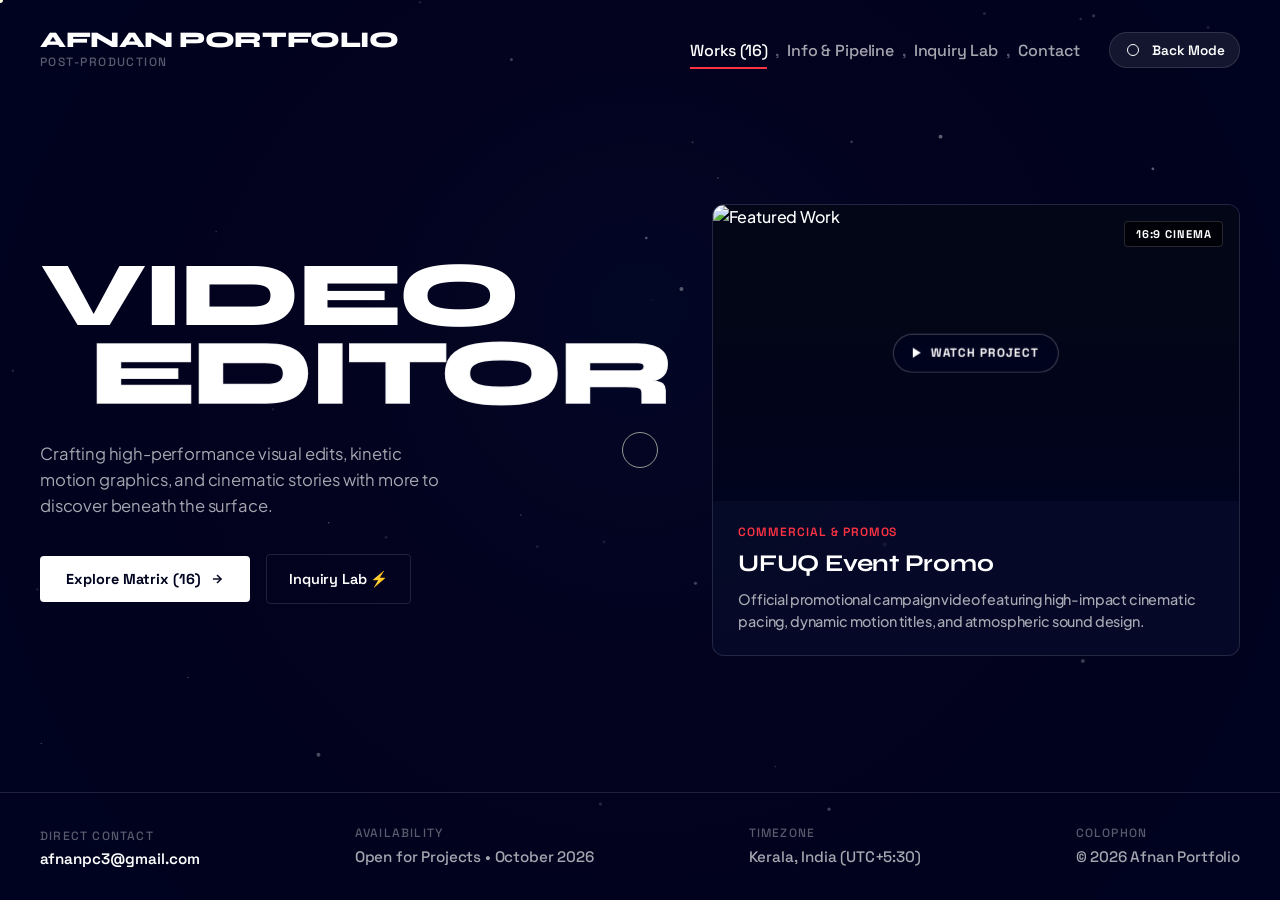
==== commit 9026dbb2: "chore: update branding and titles to Afnan Portfolio" ====
--- a/index.html
+++ b/index.html
@@ -4,15 +4,15 @@
   <meta charset="UTF-8">
   <meta name="viewport" content="width=device-width, initial-scale=1.0">
   
-  <title>Afnan P.C — Video Editor & Motion Designer</title>
-  <meta name="title" content="Afnan P.C — Video Editor & Motion Designer">
+  <title>Afnan Portfolio — Video Editor & Motion Designer</title>
+  <meta name="title" content="Afnan Portfolio — Video Editor & Motion Designer">
   <meta name="description" content="Cinematic video editor, motion graphics artist, and colorist crafting high-impact visuals and storytelling.">
   <meta name="keywords" content="Video Editor, Motion Graphics, Colorist, Kerala, Reels, YouTube Editor, Premiere Pro, After Effects, DaVinci Resolve">
-  <meta name="author" content="Afnan P.C">
+  <meta name="author" content="Afnan Portfolio">
 
   <!-- Open Graph / Meta -->
   <meta property="og:type" content="website">
-  <meta property="og:title" content="Afnan P.C — Video Editor & Motion Designer">
+  <meta property="og:title" content="Afnan Portfolio — Video Editor & Motion Designer">
   <meta property="og:description" content="Cinematic video editing and motion graphics portfolio inspired by Raphael Segerman.">
   <meta property="og:image" content="assets/profile.png">
 
@@ -52,7 +52,7 @@
       <div class="loader-counter">
         <span id="loaderPercent">0</span>%
       </div>
-      <div class="loader-tag">Afnan P.C • Loading Experience</div>
+      <div class="loader-tag">Afnan Portfolio • Loading Experience</div>
     </div>
   </div>
 
@@ -68,7 +68,7 @@
         <!-- Header / Navigation -->
         <header class="top-nav">
           <a href="index.html" class="logo-link" data-cursor="AFNAN">
-            <span class="logo-name">Afnan P.C</span>
+            <span class="logo-name">Afnan Portfolio</span>
             <span class="logo-subtitle">Post-Production</span>
           </a>
 
@@ -182,7 +182,7 @@
 
           <div class="footer-meta-block copyright-block">
             <span class="meta-label">Colophon</span>
-            <span class="meta-val-text">© 2026 Afnan P.C</span>
+            <span class="meta-val-text">© 2026 Afnan Portfolio</span>
           </div>
         </footer>
       </section>
@@ -306,7 +306,7 @@
       </div>
 
       <div class="theater-footer-bar">
-        <div class="theater-client-info" id="theaterClientInfo">Client: Afnan P.C</div>
+        <div class="theater-client-info" id="theaterClientInfo">Client: Afnan Portfolio</div>
         <a href="contact.html" class="theater-wa-inquiry-btn" id="theaterWaBtn" data-cursor="QUOTE">
           💬 Inquire About Similar Project
         </a>
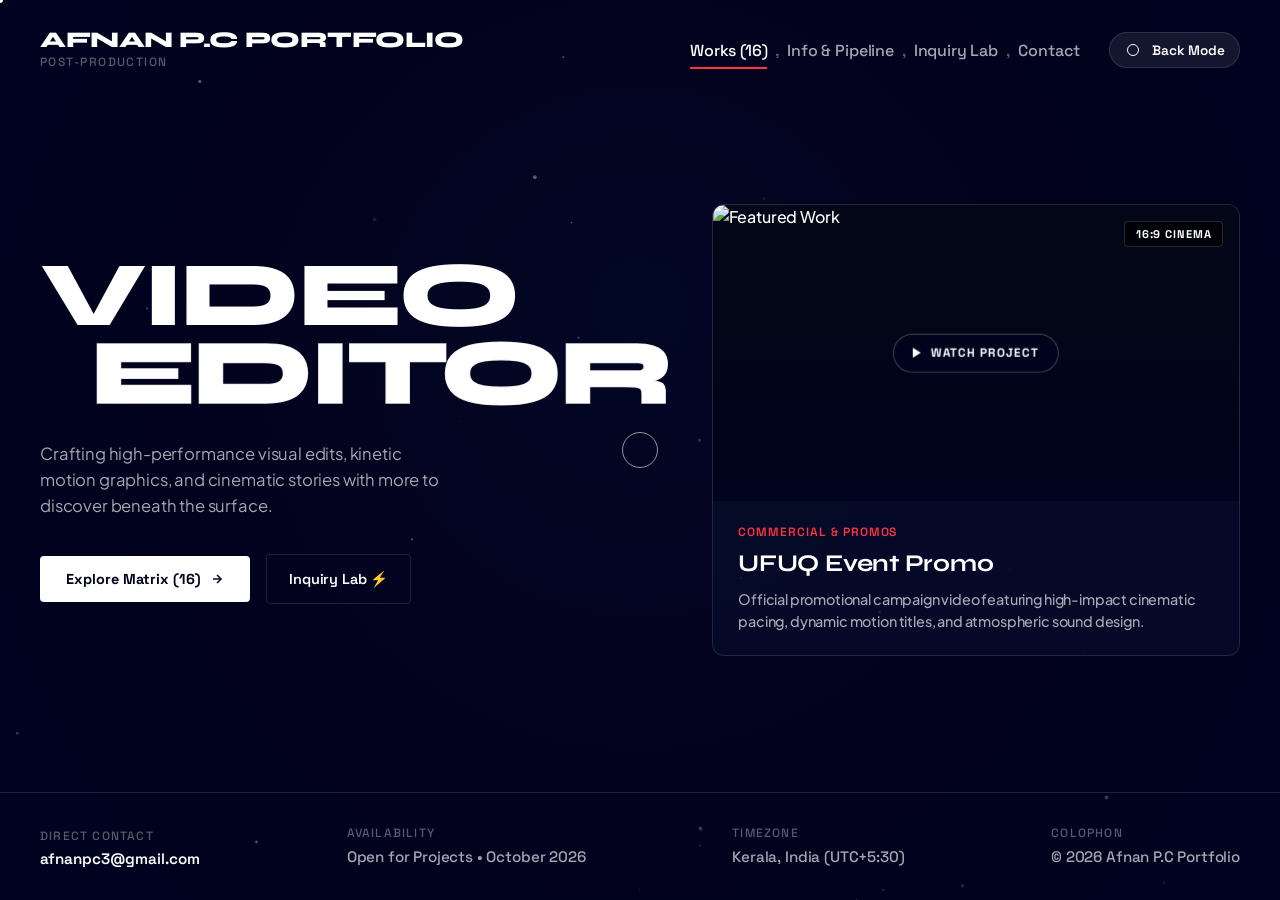
==== commit b585a8a6: "chore: set branding name strictly to Afnan P.C Portfolio" ====
--- a/index.html
+++ b/index.html
@@ -4,15 +4,15 @@
   <meta charset="UTF-8">
   <meta name="viewport" content="width=device-width, initial-scale=1.0">
   
-  <title>Afnan Portfolio — Video Editor & Motion Designer</title>
-  <meta name="title" content="Afnan Portfolio — Video Editor & Motion Designer">
+  <title>Afnan P.C Portfolio — Video Editor & Motion Designer</title>
+  <meta name="title" content="Afnan P.C Portfolio — Video Editor & Motion Designer">
   <meta name="description" content="Cinematic video editor, motion graphics artist, and colorist crafting high-impact visuals and storytelling.">
   <meta name="keywords" content="Video Editor, Motion Graphics, Colorist, Kerala, Reels, YouTube Editor, Premiere Pro, After Effects, DaVinci Resolve">
-  <meta name="author" content="Afnan Portfolio">
+  <meta name="author" content="Afnan P.C Portfolio">
 
   <!-- Open Graph / Meta -->
   <meta property="og:type" content="website">
-  <meta property="og:title" content="Afnan Portfolio — Video Editor & Motion Designer">
+  <meta property="og:title" content="Afnan P.C Portfolio — Video Editor & Motion Designer">
   <meta property="og:description" content="Cinematic video editing and motion graphics portfolio inspired by Raphael Segerman.">
   <meta property="og:image" content="assets/profile.png">
 
@@ -52,7 +52,7 @@
       <div class="loader-counter">
         <span id="loaderPercent">0</span>%
       </div>
-      <div class="loader-tag">Afnan Portfolio • Loading Experience</div>
+      <div class="loader-tag">Afnan P.C Portfolio • Loading Experience</div>
     </div>
   </div>
 
@@ -68,7 +68,7 @@
         <!-- Header / Navigation -->
         <header class="top-nav">
           <a href="index.html" class="logo-link" data-cursor="AFNAN">
-            <span class="logo-name">Afnan Portfolio</span>
+            <span class="logo-name">Afnan P.C Portfolio</span>
             <span class="logo-subtitle">Post-Production</span>
           </a>
 
@@ -182,7 +182,7 @@
 
           <div class="footer-meta-block copyright-block">
             <span class="meta-label">Colophon</span>
-            <span class="meta-val-text">© 2026 Afnan Portfolio</span>
+            <span class="meta-val-text">© 2026 Afnan P.C Portfolio</span>
           </div>
         </footer>
       </section>
@@ -306,7 +306,7 @@
       </div>
 
       <div class="theater-footer-bar">
-        <div class="theater-client-info" id="theaterClientInfo">Client: Afnan Portfolio</div>
+        <div class="theater-client-info" id="theaterClientInfo">Client: Afnan P.C Portfolio</div>
         <a href="contact.html" class="theater-wa-inquiry-btn" id="theaterWaBtn" data-cursor="QUOTE">
           💬 Inquire About Similar Project
         </a>
